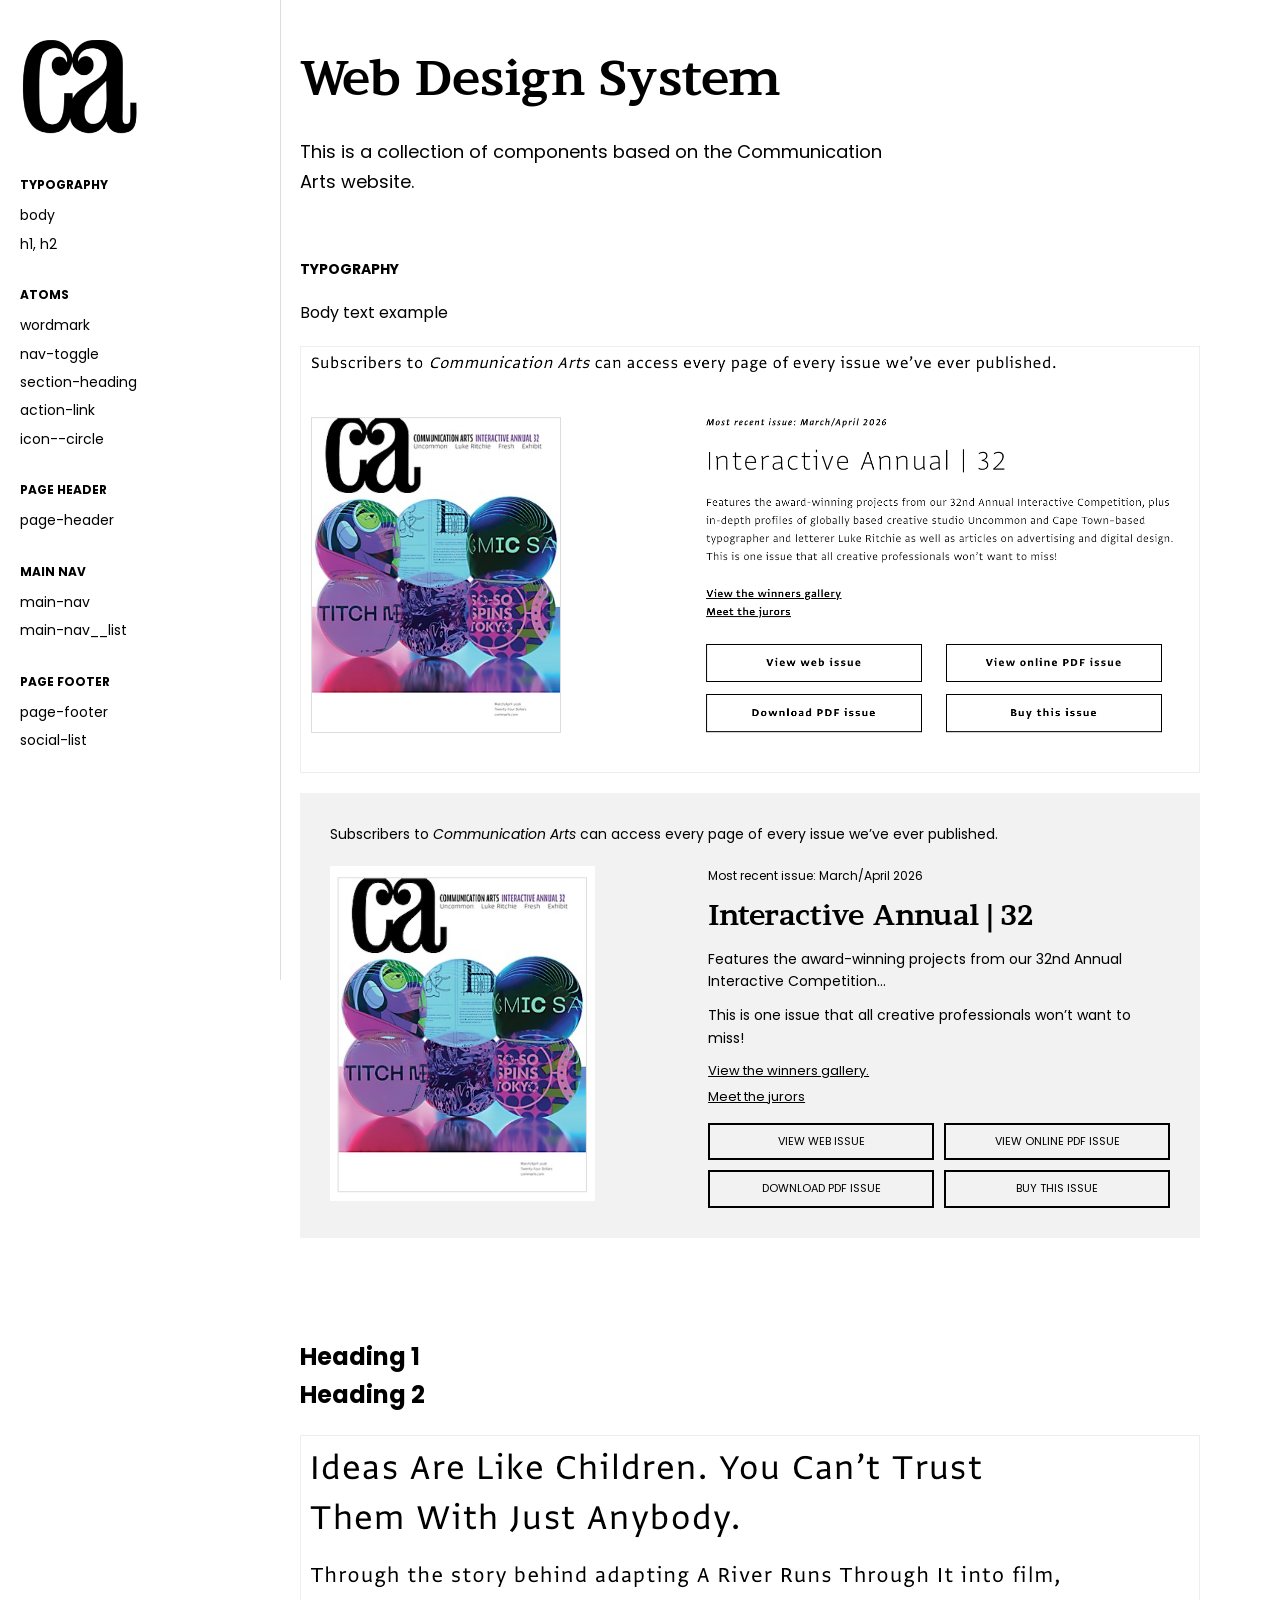
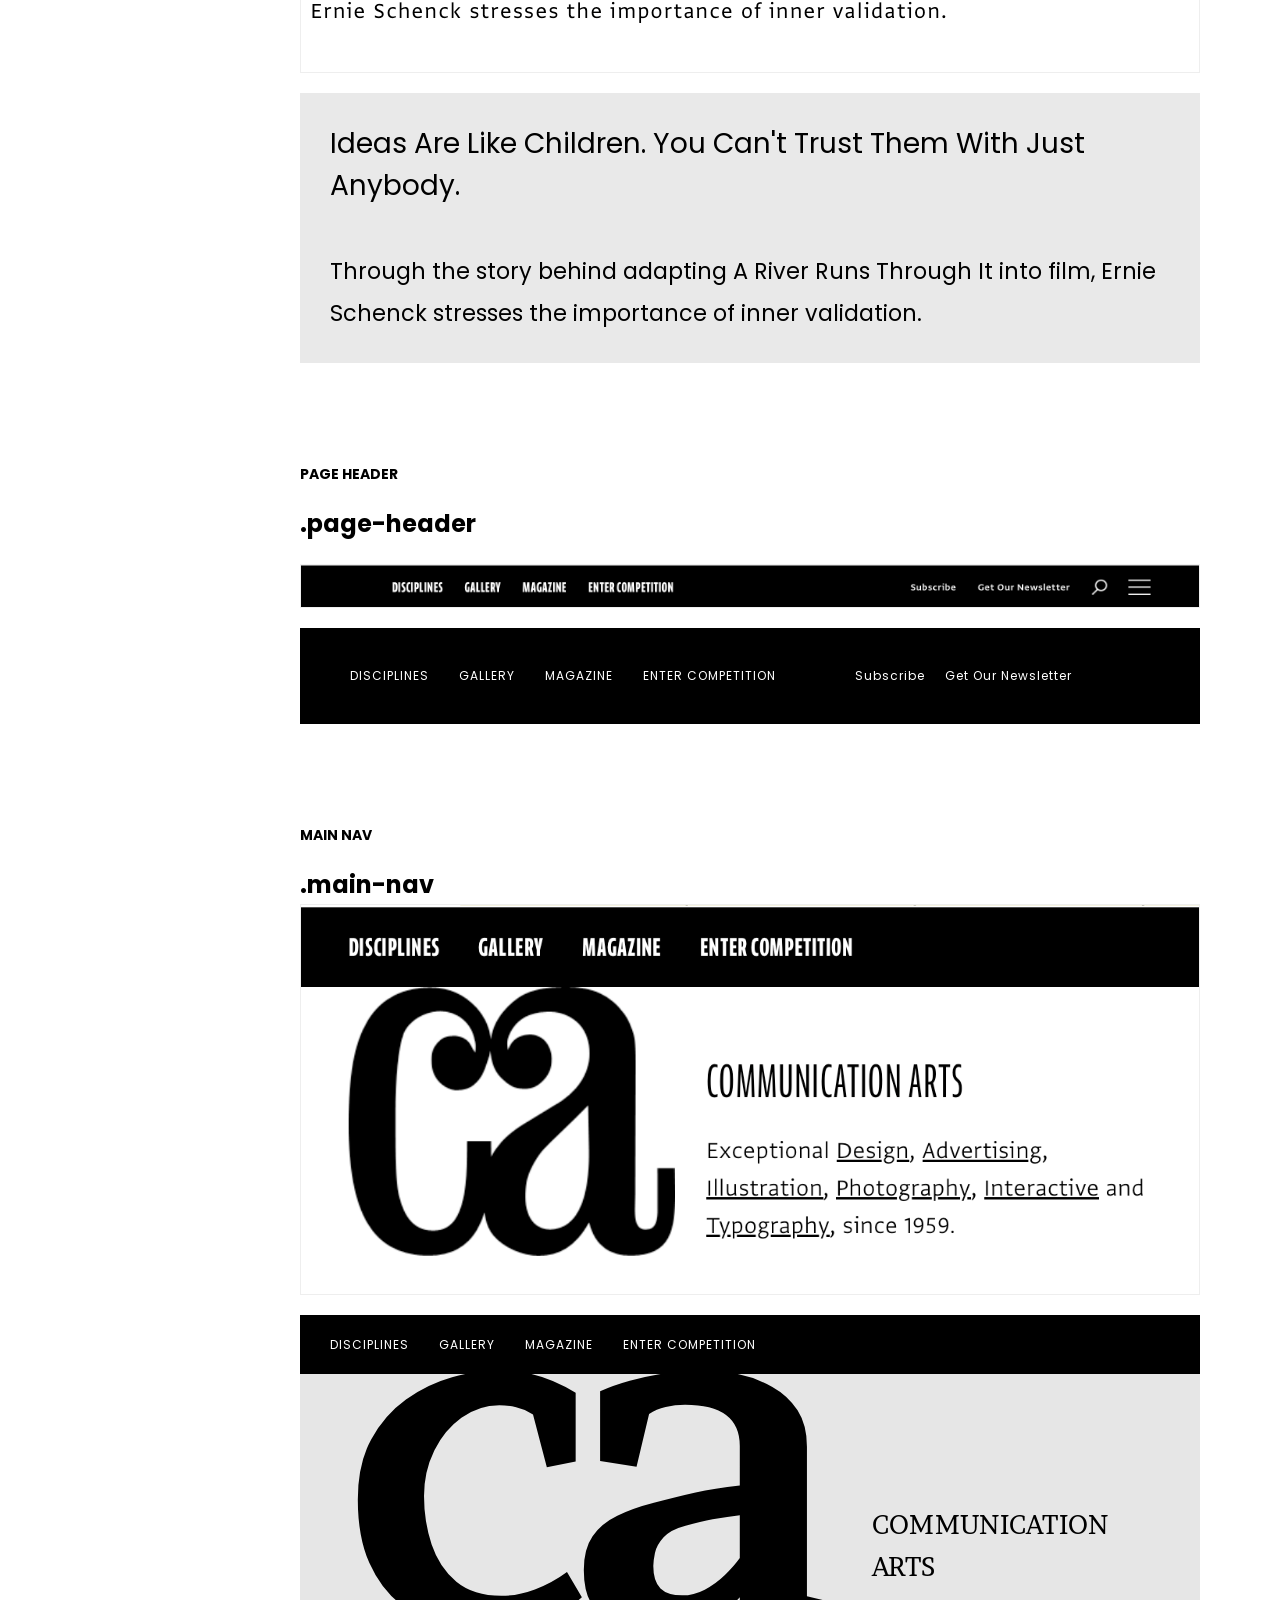
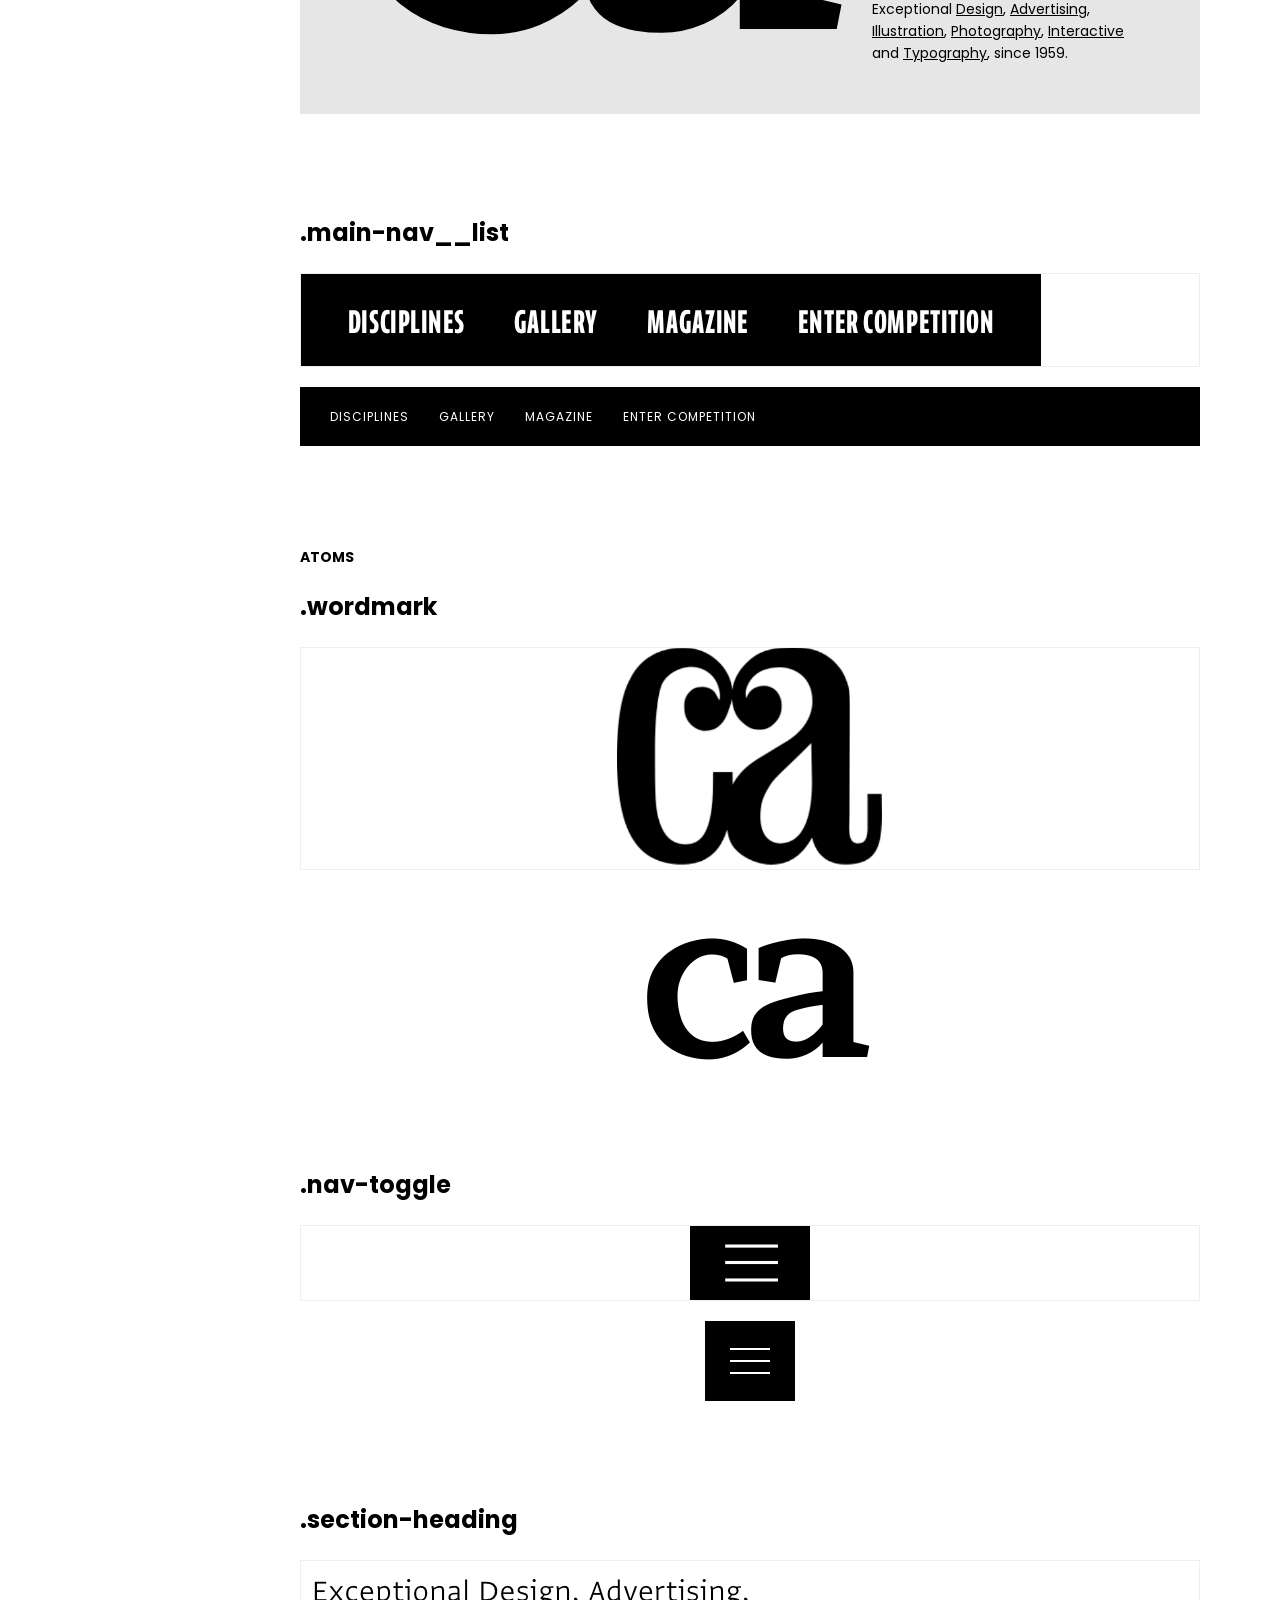
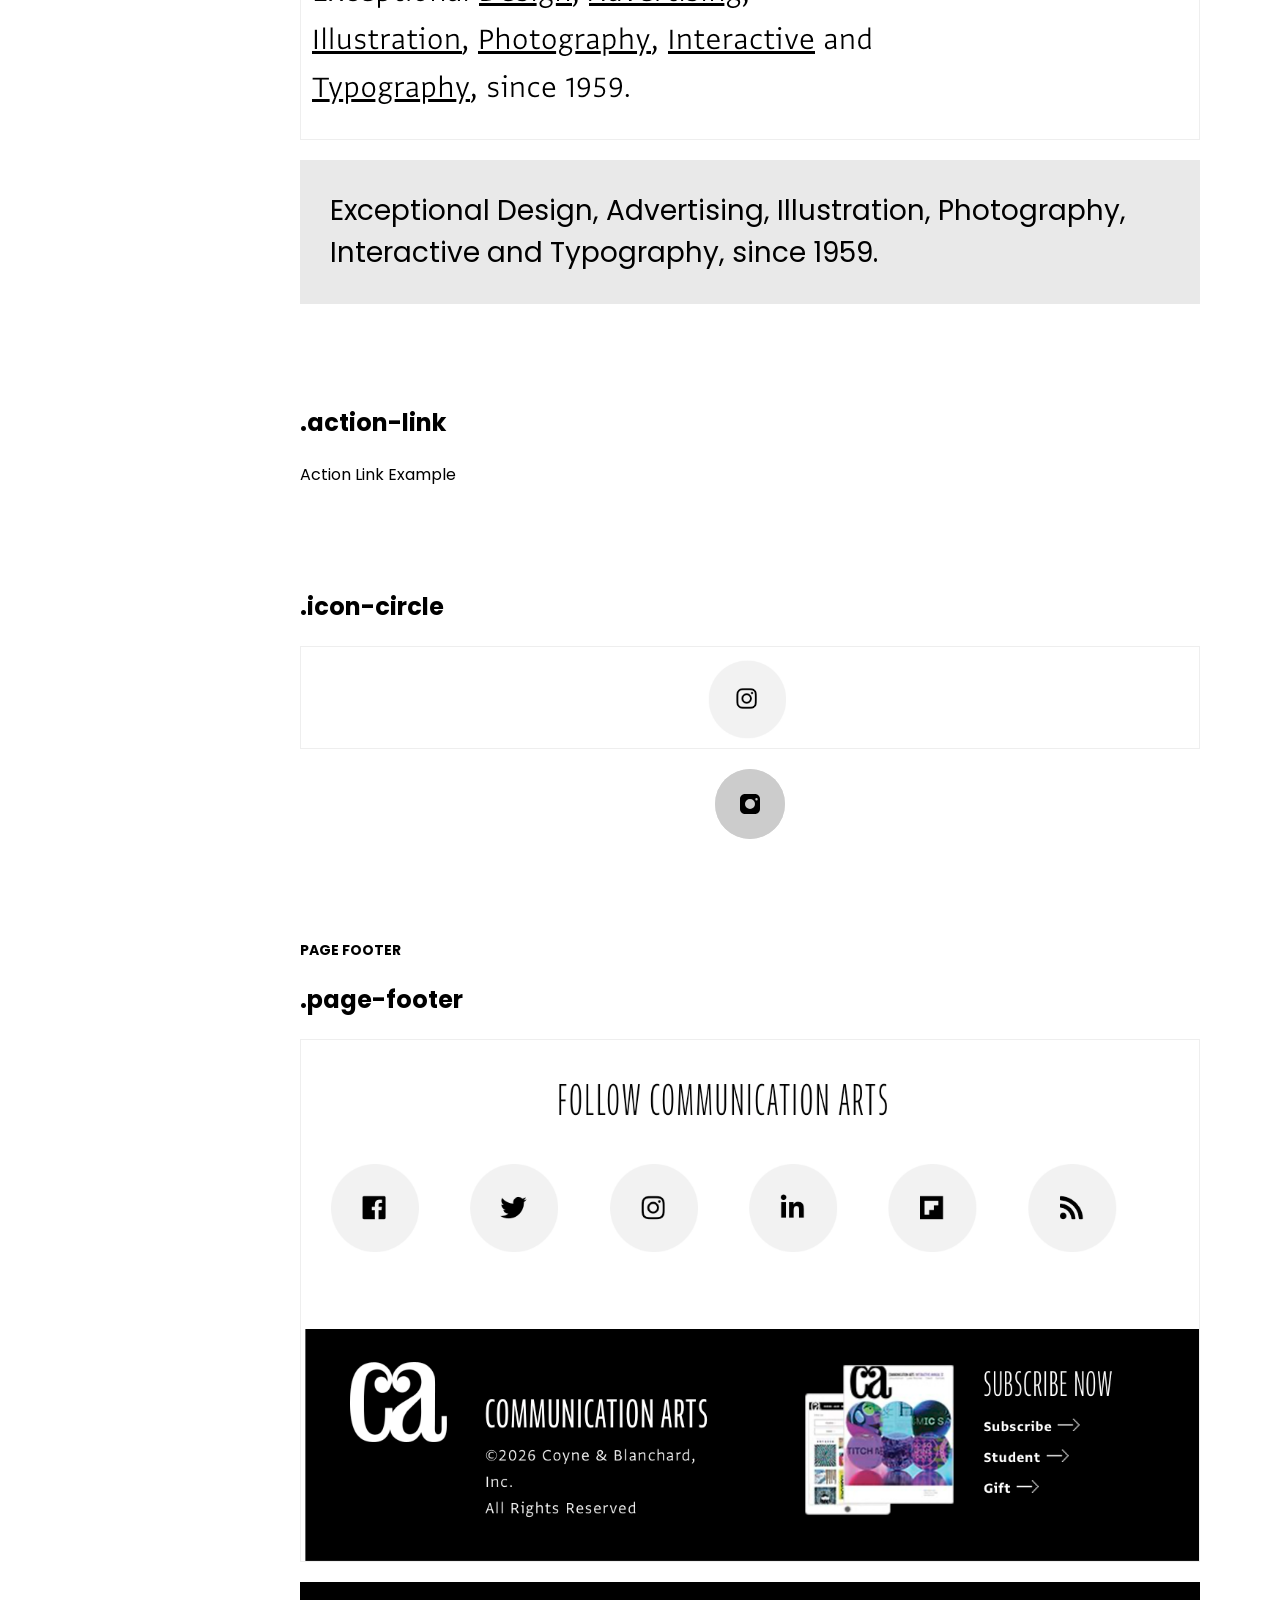
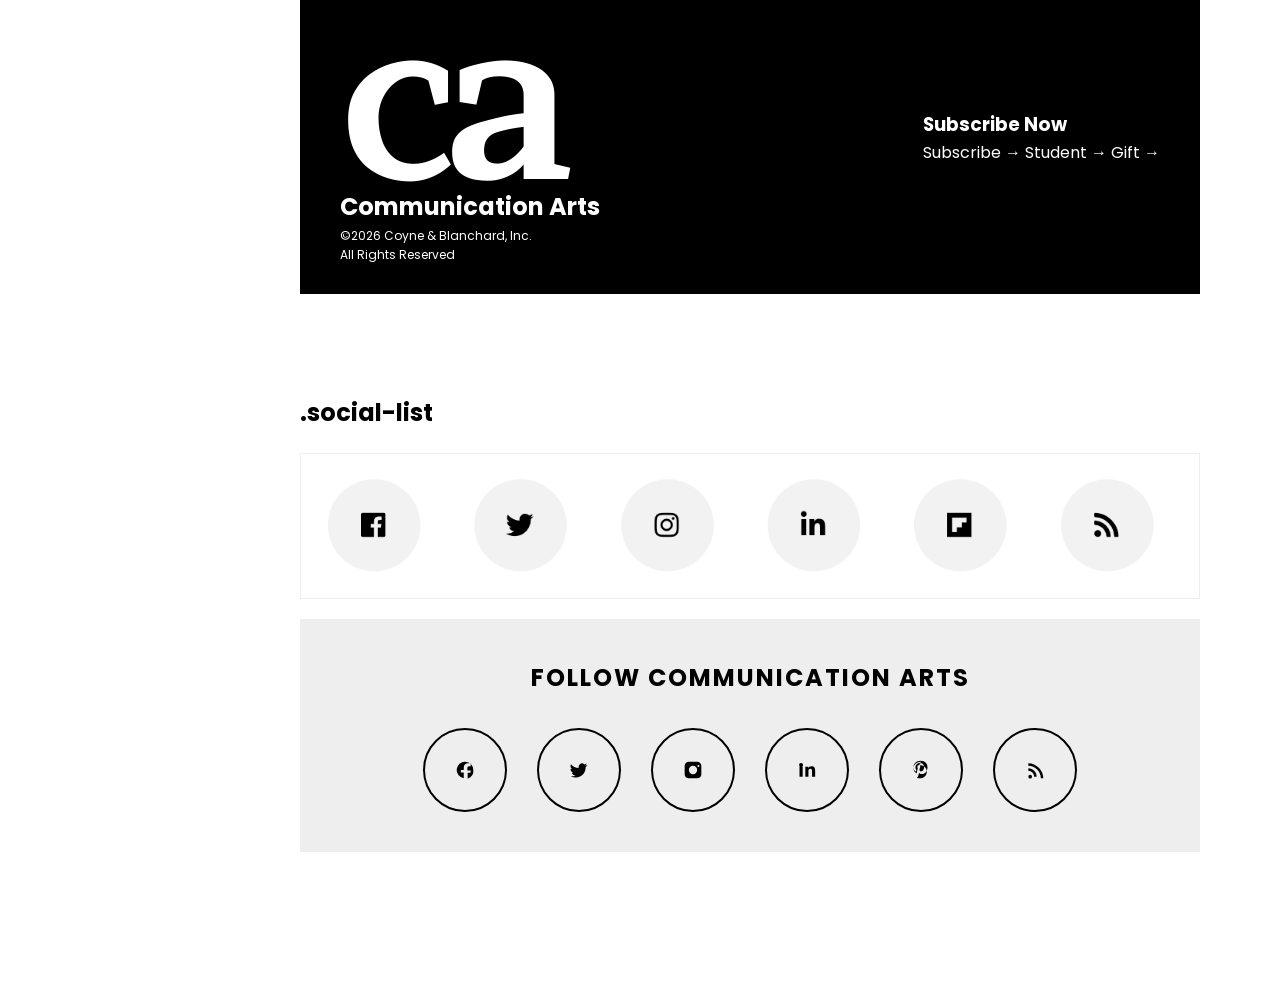
==== components.html @ 79598b72 "Update components.html" ====
<!DOCTYPE html>

<html lang="en">

<head>

  <meta charset="UTF-8">

  <title>Components – Comm Arts</title>

  <meta name="viewport" content="width=device-width, initial-scale=1.0">

  <link href="https://fonts.googleapis.com/css?family=Brawler%7CPoppins:400,500&display=swap" rel="stylesheet">

  <link rel="stylesheet" href="css/main.css">

</head>

<body class="design-system">

  <aside class="sidebar-nav">

    <div class="sidebar-logo">

      <img src="images/logo.png">

    </div>

    <h2>Typography</h2>

    <ul class="system-nav">

      <li><a href="#body">body</a></li>

      <li><a href="#headings">h1, h2</a></li>

    </ul>

    <h2>Atoms</h2>

    <ul class="system-nav">

      <li><a href="#wordmark">wordmark</a></li>

      <li><a href="#nav-toggle">nav-toggle</a></li>

      <li><a href="#section-heading">section-heading</a></li>

      <li><a href="#action-link">action-link</a></li>

      <li><a href="#icon">icon--circle</a></li>

    </ul>

    <h2>Page Header</h2>

    <ul class="system-nav">

      <li><a href="#page-header">page-header</a></li>

    </ul>

    <h2>Main Nav</h2>

    <ul class="system-nav">

      <li><a href="#main-nav">main-nav</a></li>

      <li><a href="#main-nav-list">main-nav__list</a></li>

    </ul>

    <h2>Page Footer</h2>

    <ul class="system-nav">

      <li><a href="#footer">page-footer</a></li>

      <li><a href="#social">social-list</a></li>

    </ul>

  </aside>

  <main class="component-page">

    <h1 class="page-title">Web Design System</h1>

    <p class="page-description">

      This is a collection of components based on the 

      <a href="https://www.commarts.com/">Communication Arts</a> website.

    </p>

    <h2 class="section-title">Typography</h2>

    <!-- BODY -->

    <section id="body" class="component">

      <div class="component__code">

        <p>Body text example</p>

      </div>

      <div class="component__img">

        <img src="images/body.png">

      </div>

      <div class="component__code">

        <div class="issue">

          <p class="issue__intro">

            Subscribers to <em>Communication Arts</em> can access every page of every issue we’ve ever published.

          </p>

          <div class="issue__grid">

            <div class="issue__image">

              <img src="images/ca.png">

            </div>

            <div class="issue__content">

              <p class="issue__meta">Most recent issue: March/April 2026</p>

              <h2 class="issue__title">Interactive Annual | 32</h2>

              <p class="issue__text">

                Features the award-winning projects from our 32nd Annual Interactive Competition...

              </p>

              <p class="issue__text">

                This is one issue that all creative professionals won’t want to miss!

              </p>

              <div class="issue__links">

                <a href="#">View the winners gallery.</a>

                <a href="#">Meet the jurors</a>

              </div>

              <div class="issue__buttons">

                <a href="#">View web issue</a>

                <a href="#">View online PDF issue</a>

                <a href="#">Download PDF issue</a>

                <a href="#">Buy this issue</a>

              </div>

            </div>

          </div>

        </div>

      </div>

    </section>

    <!-- HEADINGS -->

    <section id="headings" class="component">

      <div class="component__code">

        <h1>Heading 1</h1>

        <h2>Heading 2</h2>

      </div>

      <div class="component__img">

        <img src="images/headings.png">

      </div>

      <div class="component__code">

        <div class="section-heading-block">

          Ideas Are Like Children. You Can't Trust Them With Just Anybody.<br><br>

          <span style="font-size: 0.8em; font-weight: normal;">

            Through the story behind adapting A River Runs Through It into film,

            Ernie Schenck stresses the importance of inner validation.

          </span>

        </div>

      </div>

    </section>

    <!-- PAGE HEADER -->

    <h2 class="section-title">Page Header</h2>

    <section id="page-header" class="component">

      <div class="component__code">

        <h2>.page-header</h2>

      </div>

      <div class="component__img">

        <img src="images/page-header.png">

      </div>

      <div class="component__code">

        <header class="page-header">

          <div class="page-header-left">

            <a href="#">DISCIPLINES</a>

            <a href="#">GALLERY</a>

            <a href="#">MAGAZINE</a>

            <a href="#">ENTER COMPETITION</a>

          </div>

          <div class="page-header-right">

            <a href="#">Subscribe</a>

            <a href="#">Get Our Newsletter</a>

            <div class="search-icon"></div>

            <div class="nav-toggle">

              <span></span>

              <span></span>

              <span></span>

            </div>

          </div>

        </header>

      </div>

    </section>

    <!-- MAIN NAV -->

    <h2 class="section-title">Main Nav</h2>

    <section id="main-nav" class="component">

      <div class="component__code">

        <nav class="main-nav">

          <ul class="main-nav__list">

            <li><h2>.main-nav</h2></li>

          </ul>

        </nav>

      </div>

      <div class="component__img">

        <img src="images/main-nav.png">

      </div>

      <div class="component__code">

        <nav class="main-nav">

          <div class="main-nav-top">

            <a href="#">DISCIPLINES</a>

            <a href="#">GALLERY</a>

            <a href="#">MAGAZINE</a>

            <a href="#">ENTER COMPETITION</a>

          </div>

        </nav>

      </div>

      <div class="component__code">

        <section class="main-hero">

          <div class="hero-ca">ca</div>

          <div class="hero-right">

            <h2 class="hero-title">COMMUNICATION ARTS</h2>

            <p class="hero-text">

              Exceptional <a href="#">Design</a>, <a href="#">Advertising</a>,

              <a href="#">Illustration</a>, <a href="#">Photography</a>,

              <a href="#">Interactive</a> and <a href="#">Typography</a>, since 1959.

            </p>

          </div>

        </section>

      </div>

    </section>

    <section id="main-nav-list" class="component">

      <div class="component__code">

        <ul class="main-nav__list">

          <li><h2>.main-nav__list</h2></li>

        </ul>

      </div>

      <div class="component__img">

        <img src="images/main-nav-list.png">

      </div>

      <div class="component__code">

  <nav class="main-nav">

    <div class="main-nav-top">

      <a href="#">DISCIPLINES</a>

      <a href="#">GALLERY</a>

      <a href="#">MAGAZINE</a>

      <a href="#">ENTER COMPETITION</a>

    </div>

  </nav>

</div>

    </section>

    <!-- ATOMS -->

    <h2 class="section-title">Atoms</h2>

    <section id="wordmark" class="component">

      <div class="component__code">

        <h2 class="wordmark">.wordmark</h2>

      </div>

      <div class="component__img">

        <img class="ui-image--small" src="images/wordmark.png">

      </div>

      <div class="component__code">

        <div class="wordmark-ca">ca</div>

      </div>

    </section>

    <section id="nav-toggle" class="component">

      <div class="component__code">

        <h2>.nav-toggle</h2>

      </div>

      <div class="component__img">

        <img class="ui-image--tiny" src="images/nav-toggle.png">

      </div>

      <div class="component__code nav-toggle-center">

        <div class="nav-toggle">

          <span></span>

          <span></span>

          <span></span>

        </div>

      </div>

    </section>

    <section id="section-heading" class="component">

      <div class="component__code">

        <h2>.section-heading</h2>

      </div>

      <div class="component__img">

        <img src="images/section-heading.png">

      </div>

      <div class="component__code">

        <div class="section-heading-block">

          Exceptional <a href="#">Design</a>, <a href="#">Advertising</a>,

          <a href="#">Illustration</a>, <a href="#">Photography</a>,

          <a href="#">Interactive</a> and <a href="#">Typography</a>, since 1959.

        </div>

      </div>

    </section>

    <section id="action-link" class="component">

      <div class="component__code">

        <h2>.action-link</h2>

      </div>

      <div class="component__code">

        <a href="#" class="action-link">Action Link Example</a>

      </div>

    </section>

    <section id="icon" class="component">

      <div class="component__code">

        <h2>.icon-circle</h2>

      </div>

      <div class="component__img">

        <img class="ui-image--tiny" src="images/icon-circle.png">

      </div>

      <div class="component__code">

        <div class="icon-center">

          <div class="icon-circle-big">


            <div style="width:100%;height:100%;background:#ccc;border-radius:50%;display:flex;align-items:center;justify-content:center;">

              <svg width="24" height="24" viewBox="0 0 24 24">

                <path d="M7 2C4.2 2 2 4.2 2 7v10c0 2.8 2.2 5 5 5h10c2.8 0 5-2.2 5-5V7c0-2.8-2.2-5-5-5H7zm5 5a5 5 0 110 10 5 5 0 010-10zm6.5-.9a1.2 1.2 0 110 2.4 1.2 1.2 0 010-2.4z"/>

              </svg>

            </div>

          </div>

        </div>

      </div>

    </section>

    <!-- FOOTER -->

    <h2 class="section-title">Page Footer</h2>

    <section id="footer" class="component">

      <div class="component__code">

        <h2>.page-footer</h2>

      </div>

      <div class="component__img">

        <img src="images/page-footer.png">

      </div>

      <div class="component__code">

        <footer class="page-footer">

          <div class="footer-left">

            <div class="wordmark-ca">ca</div>

            <div>

              <h2>Communication Arts</h2>

              <p>©2026 Coyne & Blanchard, Inc.</p>

              <p>All Rights Reserved</p>

            </div>

          </div>

          <div class="footer-center">


          </div>

          <div class="footer-right">

            <h3>Subscribe Now</h3>

            <a href="#">Subscribe →</a>

            <a href="#">Student →</a>

            <a href="#">Gift →</a>

          </div>

        </footer>

      </div>

    </section>

    <!-- SOCIAL -->

    <section id="social" class="component">

      <div class="component__code">

        <ul class="social-list">

          <li><h2>.social-list</h2></li>

        </ul>

      </div>

      <div class="component__img">

        <img src="images/social-list.png">

      </div>

      <div class="component__code">

        <div style="background:#eee; padding:40px 20px; text-align:center;">

          <h2 style="margin-bottom:30px; letter-spacing:2px;">

            FOLLOW COMMUNICATION ARTS

          </h2>

          <ul style="display:flex; justify-content:center; gap:30px;">

            <li style="width:80px;height:80px;border:2px solid #000;border-radius:50%;display:flex;align-items:center;justify-content:center;">

              <!-- Facebook -->

              <svg width="20" height="20" viewBox="0 0 24 24"><path d="M22 12a10 10 0 10-11.5 9.9v-7H7v-2.9h3.5V9.4c0-3.5 2.1-5.4 5.3-5.4 1.5 0 3 .3 3 .3v3.3h-1.7c-1.7 0-2.3 1.1-2.3 2.2v2.7H19l-.6 2.9h-3.2v7A10 10 0 0022 12z"/></svg>

            </li>

            <li style="width:80px;height:80px;border:2px solid #000;border-radius:50%;display:flex;align-items:center;justify-content:center;">

              <!-- Twitter -->

              <svg width="20" height="20" viewBox="0 0 24 24"><path d="M22 5.9c-.8.4-1.6.6-2.5.8.9-.6 1.5-1.4 1.8-2.4-.9.5-1.8.9-2.8 1.1A4.4 4.4 0 0016 4c-2.5 0-4.5 2.1-4.5 4.6 0 .4 0 .8.1 1.1-3.7-.2-7-2-9.2-4.7-.4.7-.6 1.4-.6 2.2 0 1.6.8 3 2 3.9-.7 0-1.4-.2-2-.5v.1c0 2.2 1.5 4 3.6 4.4-.4.1-.8.2-1.2.2-.3 0-.6 0-.9-.1.6 1.9 2.4 3.3 4.5 3.3A8.9 8.9 0 012 19.5 12.6 12.6 0 008.3 21c7.6 0 11.7-6.4 11.7-12v-.5c.8-.6 1.5-1.3 2-2.1z"/></svg>

            </li>

            <li style="width:80px;height:80px;border:2px solid #000;border-radius:50%;display:flex;align-items:center;justify-content:center;">

              <!-- Instagram -->

              <svg width="20" height="20" viewBox="0 0 24 24"><path d="M7 2C4.2 2 2 4.2 2 7v10c0 2.8 2.2 5 5 5h10c2.8 0 5-2.2 5-5V7c0-2.8-2.2-5-5-5H7zm5 5a5 5 0 110 10 5 5 0 010-10zm6.5-.9a1.2 1.2 0 110 2.4 1.2 1.2 0 010-2.4z"/></svg>

            </li>

            <li style="width:80px;height:80px;border:2px solid #000;border-radius:50%;display:flex;align-items:center;justify-content:center;">

              <!-- LinkedIn -->

              <svg width="20" height="20" viewBox="0 0 24 24"><path d="M4.9 3.5A2.4 2.4 0 112.5 6a2.4 2.4 0 012.4-2.5zM3 8h3.8v12H3zm7 0h3.6v1.6h.1c.5-1 1.8-2 3.6-2 3.8 0 4.5 2.5 4.5 5.7V20H18v-6.1c0-1.5 0-3.4-2-3.4s-2.3 1.6-2.3 3.3V20H10z"/></svg>

            </li>

            <li style="width:80px;height:80px;border:2px solid #000;border-radius:50%;display:flex;align-items:center;justify-content:center;">

              <!-- Pinterest -->

              <svg width="20" height="20" viewBox="0 0 24 24"><path d="M12 2C6.5 2 3 5.6 3 10c0 2.8 1.6 5.2 4.1 6.1-.1-.5-.2-1.4 0-2l1-4c-.2-.4-.4-1-.4-1.6 0-1.5.9-2.6 2-2.6 1 0 1.4.8 1.4 1.7 0 1-.6 2.5-.9 3.9-.3 1.2.6 2.2 1.8 2.2 2.1 0 3.7-2.2 3.7-5.3 0-2.8-2-4.8-5-4.8-3.4 0-5.4 2.6-5.4 5.3 0 1 .4 2.1 1 2.7.1.1.1.2.1.3l-.4 1.6c-.1.2-.2.3-.4.2-1.6-.8-2.6-3.1-2.6-5 0-4.1 3-7.8 8.7-7.8 4.6 0 8.1 3.3 8.1 7.7 0 4.6-2.9 8.3-7 8.3-1.4 0-2.7-.7-3.1-1.5l-.8 3c-.3 1.1-1.1 2.4-1.7 3.2.9.3 1.8.4 2.8.4 5.5 0 9-3.6 9-8 0-4.4-3.5-8-9-8z"/></svg>

            </li>

            <li style="width:80px;height:80px;border:2px solid #000;border-radius:50%;display:flex;align-items:center;justify-content:center;">

              <!-- RSS -->

              <svg width="20" height="20" viewBox="0 0 24 24"><path d="M6.2 17.8a2.2 2.2 0 11-2.2 2.2 2.2 2.2 0 012.2-2.2zM4 10v3a7 7 0 017 7h3c0-5.5-4.5-10-10-10zm0-6v3c8.3 0 15 6.7 15 15h3C22 12.4 13.6 4 4 4z"/></svg>

            </li>

          </ul>

        </div>

      </div>

    </section>

  </main>

</body>

</html>
---- css/main.css ----
/* RESET / BASE */

html {

  line-height: 1.15;

  -webkit-text-size-adjust: 100%;

}

body {

  margin: 0;

  font-family: "Poppins", Arial, sans-serif;

  color: #000;

  line-height: 1.6;

}

h1, h2, h3, p {

  margin: 0;

}

a {

  text-decoration: none;

  color: inherit;

}

a:hover {

  text-decoration: underline;

}

img {

  max-width: 100%;

  display: block;

}

ul {

  list-style: none;

  margin: 0;

  padding: 0;

}

/* ========================= */

/* LAYOUT */

/* ========================= */

.design-system {

  display: block;

}

/* ========================= */

/* SIDEBAR */

/* ========================= */

.sidebar-nav {

  width: 240px;

  padding: 40px 20px;

  border-right: 1px solid #ddd;

  position: fixed;

  top: 0;

  left: 0;

  height: 100vh;

  overflow-y: auto;

  background: #fff;

}

.sidebar-logo img {

  width: 120px;

  margin-bottom: 40px;

}

.sidebar-nav h2 {

  font-size: 12px;

  text-transform: uppercase;

  margin: 30px 0 10px;

}

.system-nav li {

  margin-bottom: 6px;

}

.system-nav a {

  display: block;

  font-size: 14px;

  color: #000;

}

/* ========================= */

/* MAIN CONTENT */

/* ========================= */

.component-page {

  margin-left: 260px;

  padding: 40px;

  max-width: 900px;

}

/* ========================= */

/* HEADER TITLE */

/* ========================= */

.page-title {

  font-family: "Brawler", serif;

  font-size: 48px;

  margin-bottom: 20px;

}

.page-description {

  font-size: 18px;

  line-height: 1.7;

  margin-bottom: 60px;

  max-width: 600px;

}

/* ========================= */

/* SECTION TITLES */

/* ========================= */

.section-title {

  font-size: 14px;

  text-transform: uppercase;

  margin: 60px 0 20px;

}

/* ========================= */

/* COMPONENT BLOCK */

/* ========================= */

.component {

  margin-bottom: 100px;

}

.component__img {

  border: 1px solid #eee;

  margin-bottom: 20px;

}

.component__code {

  margin-bottom: 20px;

}

/* CENTER ICON BLOCK */

#icon .component__code:last-child {

  display: flex;

  justify-content: center;

}

/* ========================= */

/* IMAGE HELPERS */

/* ========================= */

.ui-image--small {

  width: 280px;

  margin: 0 auto;

}

.ui-image--tiny {

  width: 120px;

  margin: 0 auto;

}

/* ========================= */

/* WORDMARK */

/* ========================= */

.wordmark span:first-child {

  font-weight: 300;

}

.wordmark span:last-child {

  font-weight: 700;

}

.wordmark-ca {

  font-family: "Brawler", serif;

  font-size: 220px;

  font-weight: 700;

  letter-spacing: -14px;

  line-height: 0.8;

  display: inline-block;

}

#wordmark .component__code:last-child {

  text-align: center;

}

/* ========================= */

/* ICON */

/* ========================= */

.icon-circle {

  width: 30px;

  height: 30px;

  border: 1px solid #000;

  border-radius: 50%;

}

.icon-center {

  display: flex;

  justify-content: center;

  width: 100%;

}


.icon-circle-big {

  width: 70px;

  height: 70px;

  background: #ddd;

  border-radius: 50%;

  display: flex;

  align-items: center;

  justify-content: center;

}

.icon-circle-big svg {

  width: 24px;

  height: 24px;

}

/* ========================= */

/* MAIN NAV */

/* ========================= */

.main-nav,

.main-nav__list {

  font-size: 16px;

}

.main-nav-top {

  background: #000;

  padding: 20px 30px;

  display: flex;

  gap: 30px;

  margin-bottom: 0;

}

.main-nav-top a {

  color: #fff;

  font-size: 12px;

  letter-spacing: 1px;

  text-transform: uppercase;

}

#main-nav .component__code {

  margin-bottom: 0;

}

/* ========================= */

/* SOCIAL */

/* ========================= */

.social-list {

  display: flex;

  gap: 10px;

}

/* ========================= */

/* BODY COMPONENT */

/* ========================= */

.issue {

  background: #f2f2f2;

  padding: 30px;

}

.issue__intro {

  font-size: 14px;

  margin-bottom: 20px;

}

.issue__grid {

  display: grid;

  grid-template-columns: 0.9fr 1.1fr;

  gap: 22px;

  align-items: start;

}

.issue__image img {

  width: 72%;

}

.issue__content {

  margin-left: -12px;

}

.issue__meta {

  font-size: 12px;

  margin-bottom: 8px;

}

.issue__title {

  font-family: "Brawler", serif;

  font-size: 28px;

  margin-bottom: 10px;

}

.issue__text {

  font-size: 14px;

  line-height: 1.6;

  margin-bottom: 12px;

  max-width: 520px;

}

.issue__links a {

  display: block;

  font-size: 13px;

  text-decoration: underline;

  margin-bottom: 5px;

}

.issue__buttons {

  display: grid;

  grid-template-columns: 1fr 1fr;

  gap: 10px;

  margin-top: 15px;

}

.issue__buttons a {

  border: 2px solid #000;

  padding: 8px;

  text-align: center;

  font-size: 11px;

  text-transform: uppercase;

}

/* ========================= */

/* NAV TOGGLE */

/* ========================= */

.nav-toggle-center {

  display: flex;

  justify-content: center;

}

.nav-toggle {

  width: 90px;

  height: 80px;

  background: #000;

  display: flex;

  flex-direction: column;

  justify-content: center;

  align-items: center;

  gap: 10px;

}

.nav-toggle span {

  width: 40px;

  height: 2px;

  background: #fff;

}

/* ========================= */

/* SECTION HEADING */

/* ========================= */

.section-heading-block {

  background: #e9e9e9;

  padding: 30px;

  font-size: 28px;

  line-height: 1.5;

}

/* ========================= */

/* PAGE HEADER */

/* ========================= */

.page-header {

  display: flex;

  justify-content: space-between;

  align-items: center;

  padding: 18px 30px;

  background: none;

  color: #000;

  font-size: 12px;

  letter-spacing: 1px;

}

.page-header-left {

  display: flex;

  gap: 30px;

}

.page-header-right {

  display: flex;

  align-items: center;

  gap: 20px;

}

.search-icon {

  width: 14px;

  height: 14px;

  border: 2px solid #000;

  border-radius: 50%;

  position: relative;

}

.search-icon::after {

  content: "";

  width: 6px;

  height: 2px;

  background: #000;

  position: absolute;

  bottom: -4px;

  right: -4px;

  transform: rotate(45deg);

}

.page-header .nav-toggle {

  width: auto;

  height: auto;

  background: none;

  display: flex;

  flex-direction: column;

  gap: 4px;

}

.page-header .nav-toggle span {

  width: 20px;

  height: 2px;

  background: #000;

}

/* ========================= */

/* HERO */

/* ========================= */

.main-hero {

  display: flex;

  align-items: flex-start;

  gap: 50px;

  height: 340px;

  padding: 0 60px;

  background: #e6e6e6;

  overflow: hidden;

  margin-top: 0;

}

.hero-ca {

  font-family: "Brawler", serif;

  font-size: 480px;

  font-weight: 700;

  letter-spacing: -32px;

  line-height: 0.55;

  margin-top: -50px;

  margin-left: -20px;

}

.hero-right {

  max-width: 520px;

  margin-top: 130px;

}

.hero-title {

  font-family: "Brawler", serif;

  font-size: 26px;

  font-weight: 500;

  margin-bottom: 10px;

}

.hero-text {

  font-size: 14px;

  line-height: 1.6;

}

.hero-text a {

  text-decoration: underline;

}

/* ========================= */

/* PAGE HEADER BLACK BLOCK */

/* ========================= */

#page-header .component__code:last-of-type {

  background: #000;

  color: #fff;

  padding: 20px;

}

#page-header .component__code:last-of-type * {

  color: #fff;

}

/* ========================= */

/* FOOTER */

/* ========================= */

.page-footer {

  background: #000;

  color: #fff;

  display: flex;

  justify-content: space-between;

  align-items: center;

  padding: 30px 40px;

}

.footer-left p {

  font-size: 12px;

}

.footer-center {

  display: flex;

  gap: 30px;

}

.footer-center a {

  font-size: 12px;

  color: #fff;

  text-transform: uppercase;

}
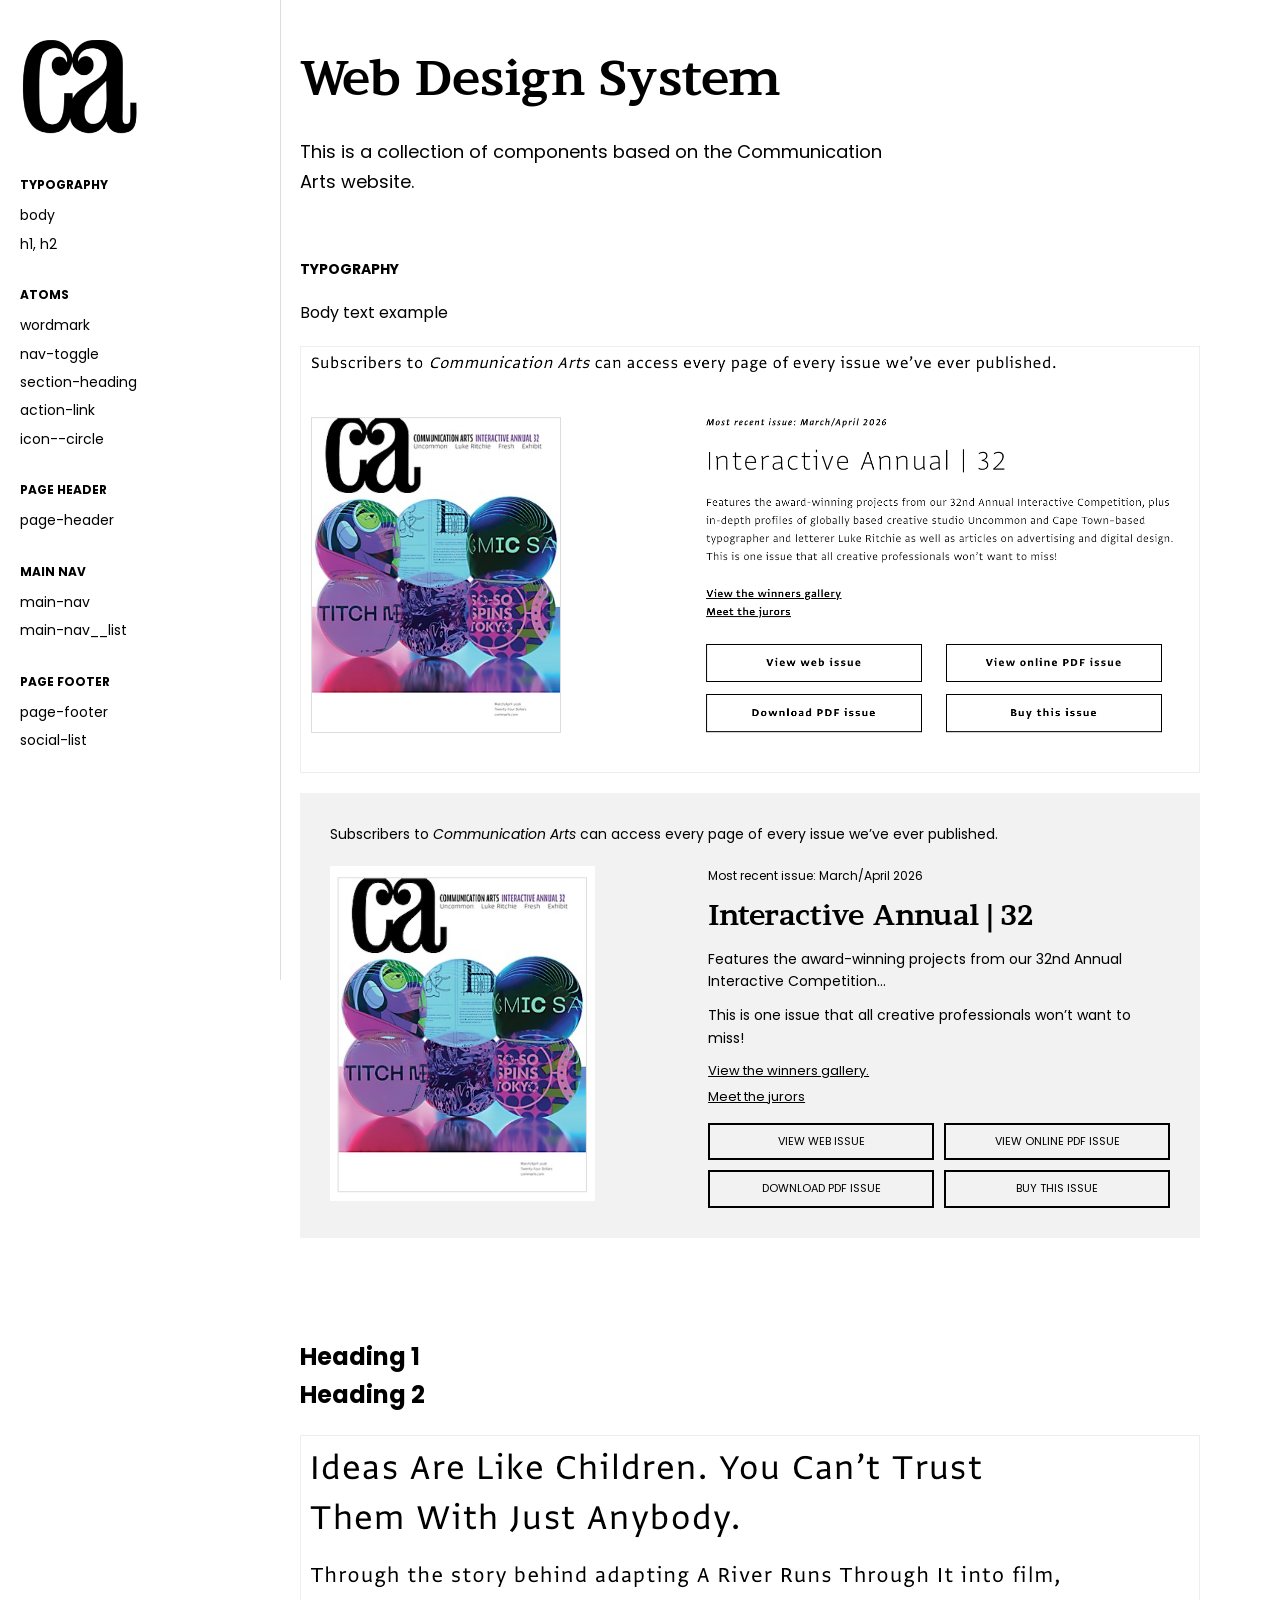
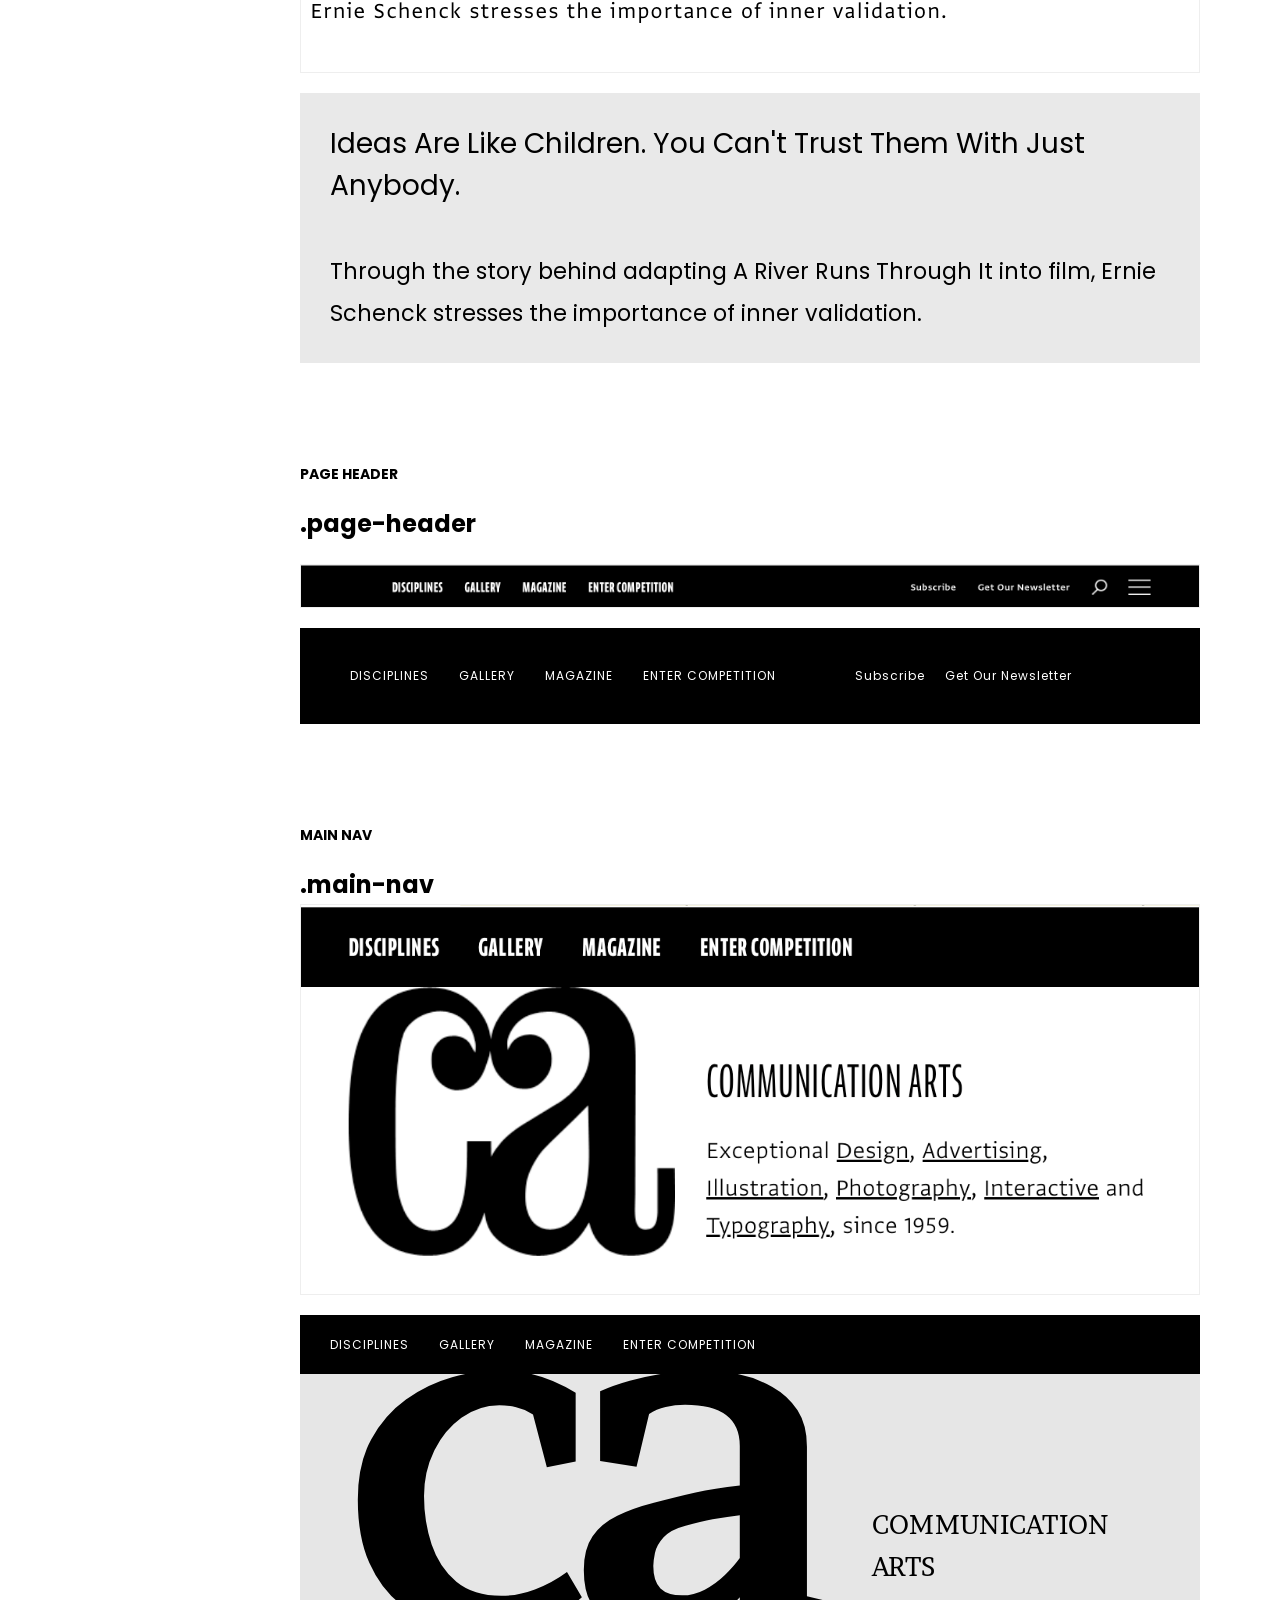
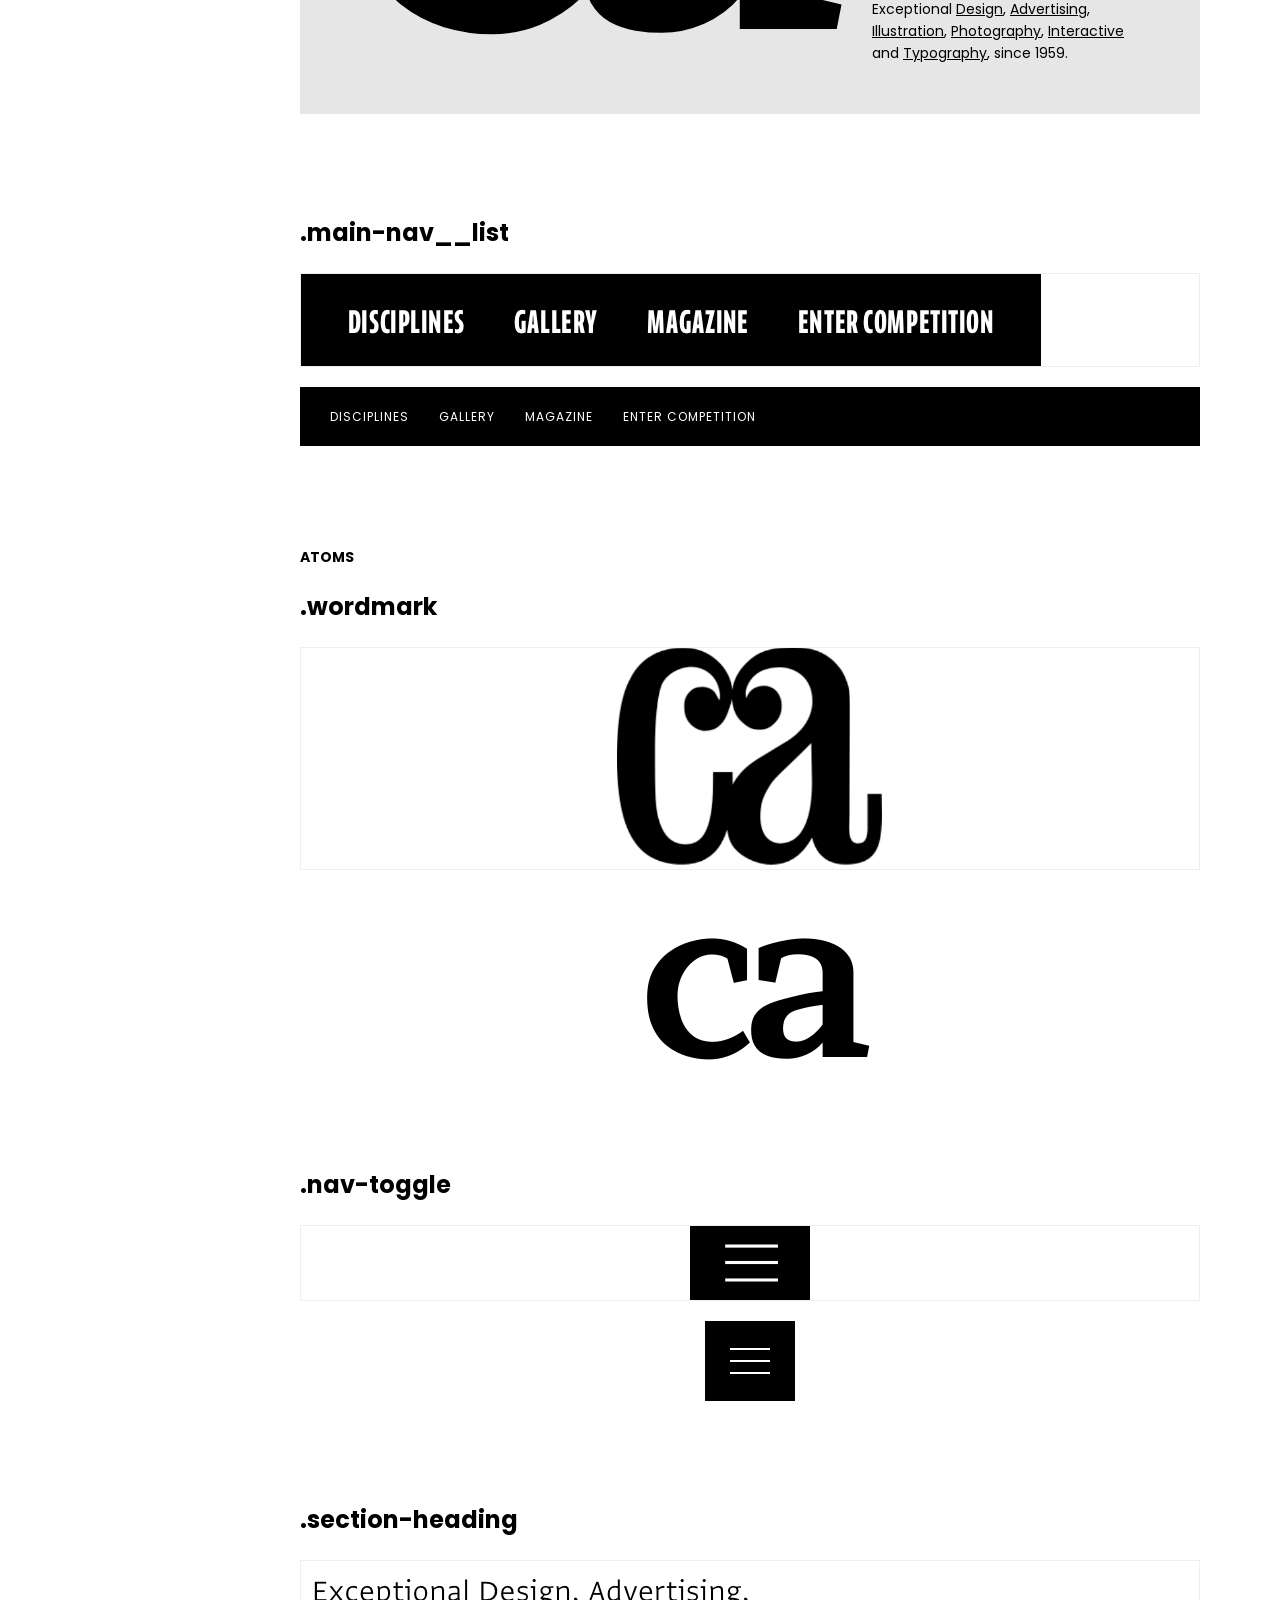
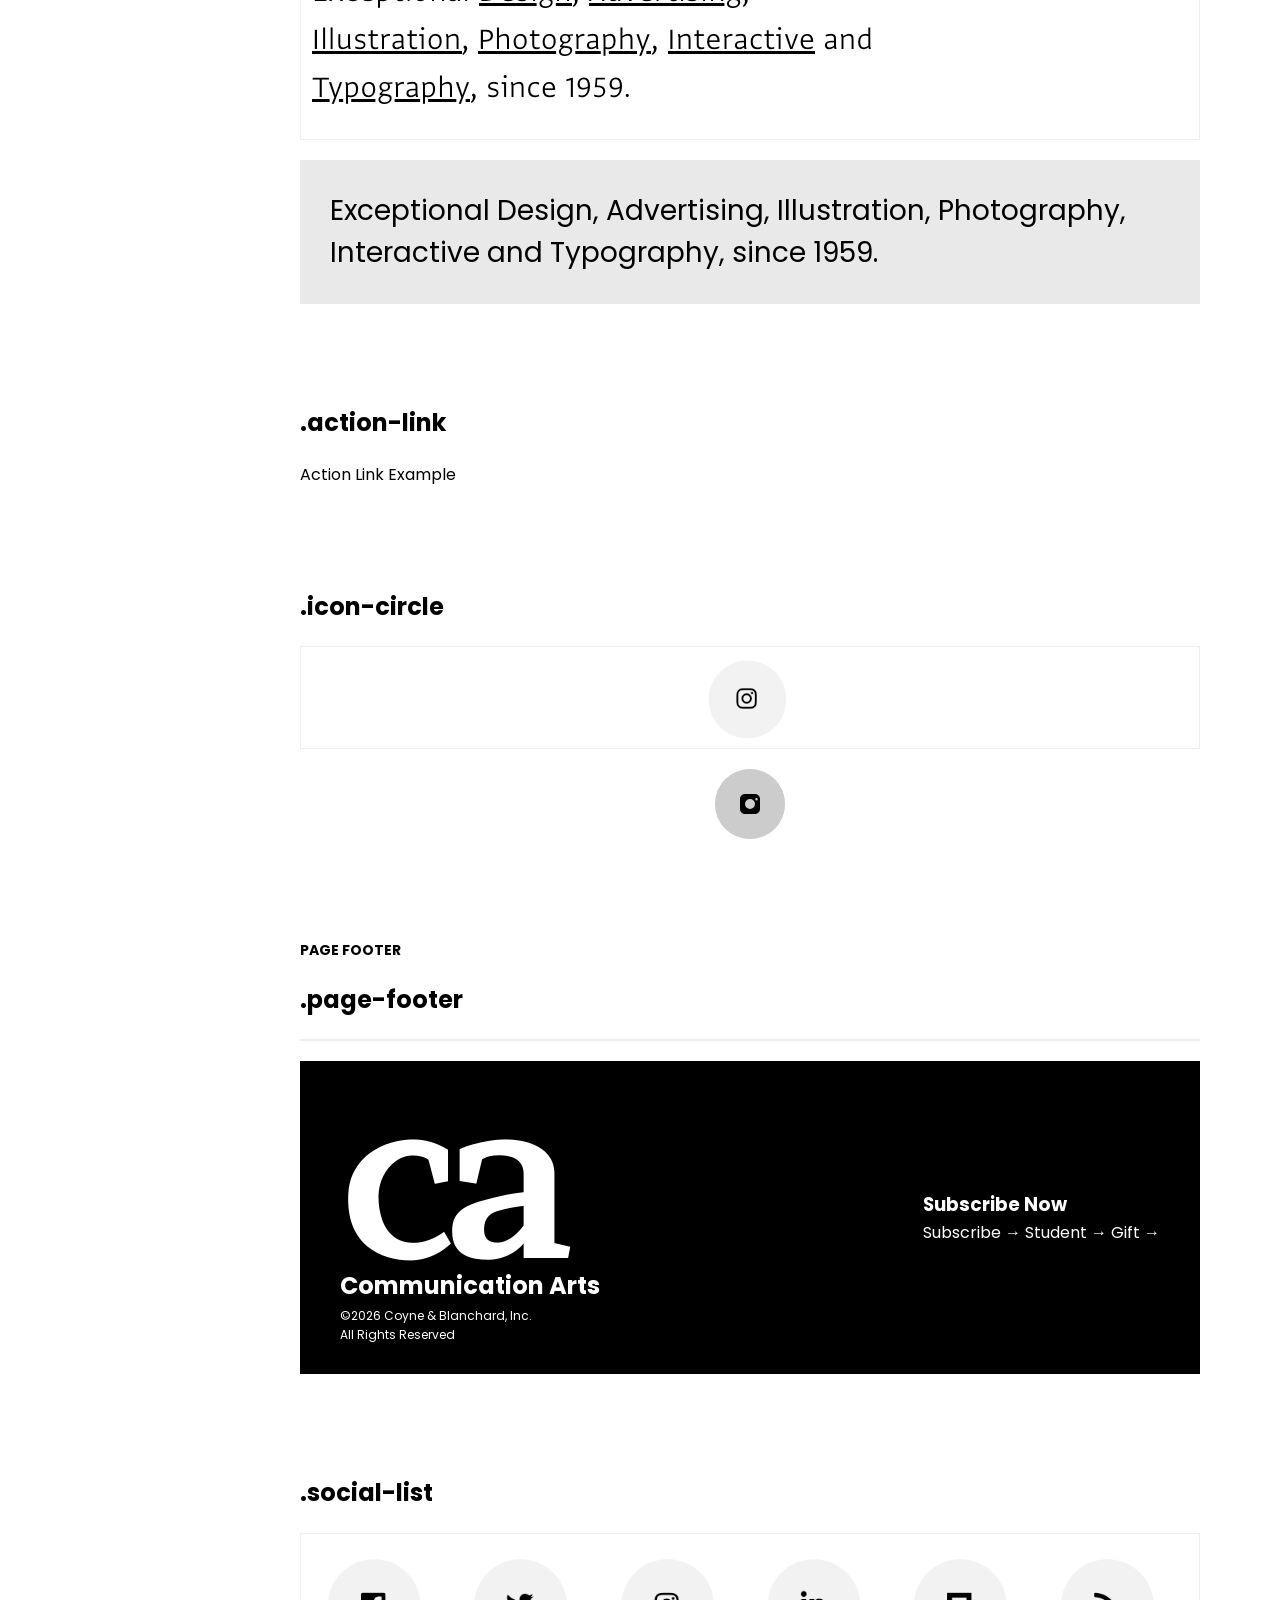
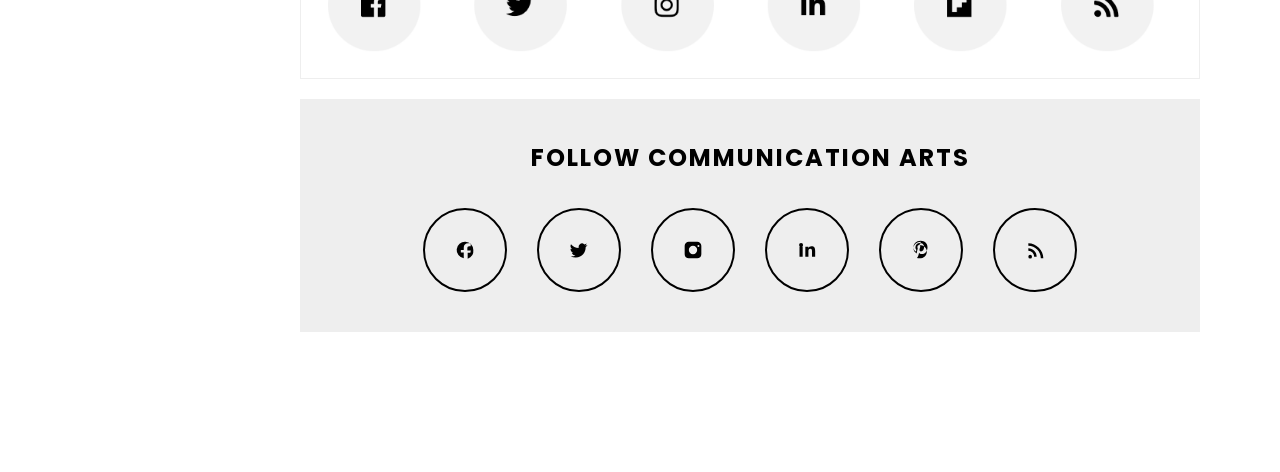
==== commit 75042af0: "Update components.html" ====
--- a/components.html
+++ b/components.html
@@ -545,7 +545,7 @@
 
       <div class="component__img">
 
-        <img src="images/page-footer.png">
+      
 
       </div>
 
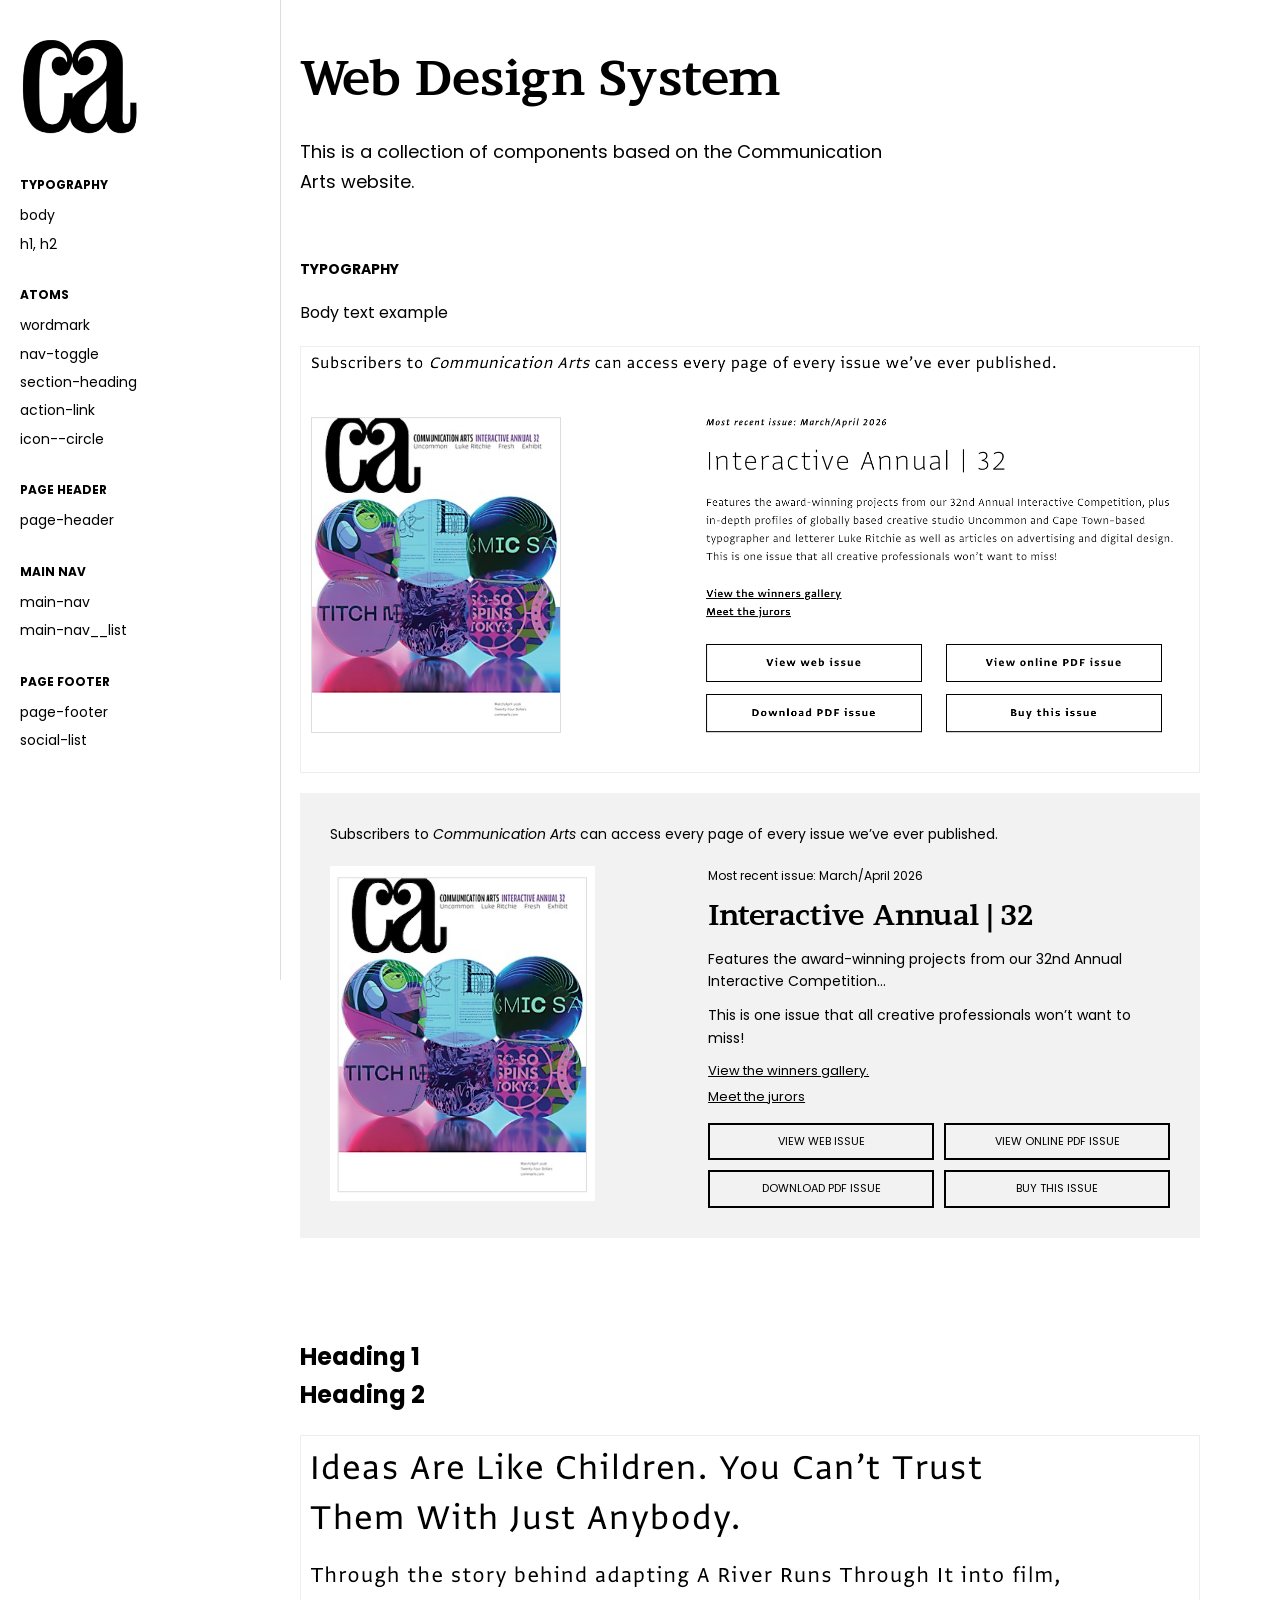
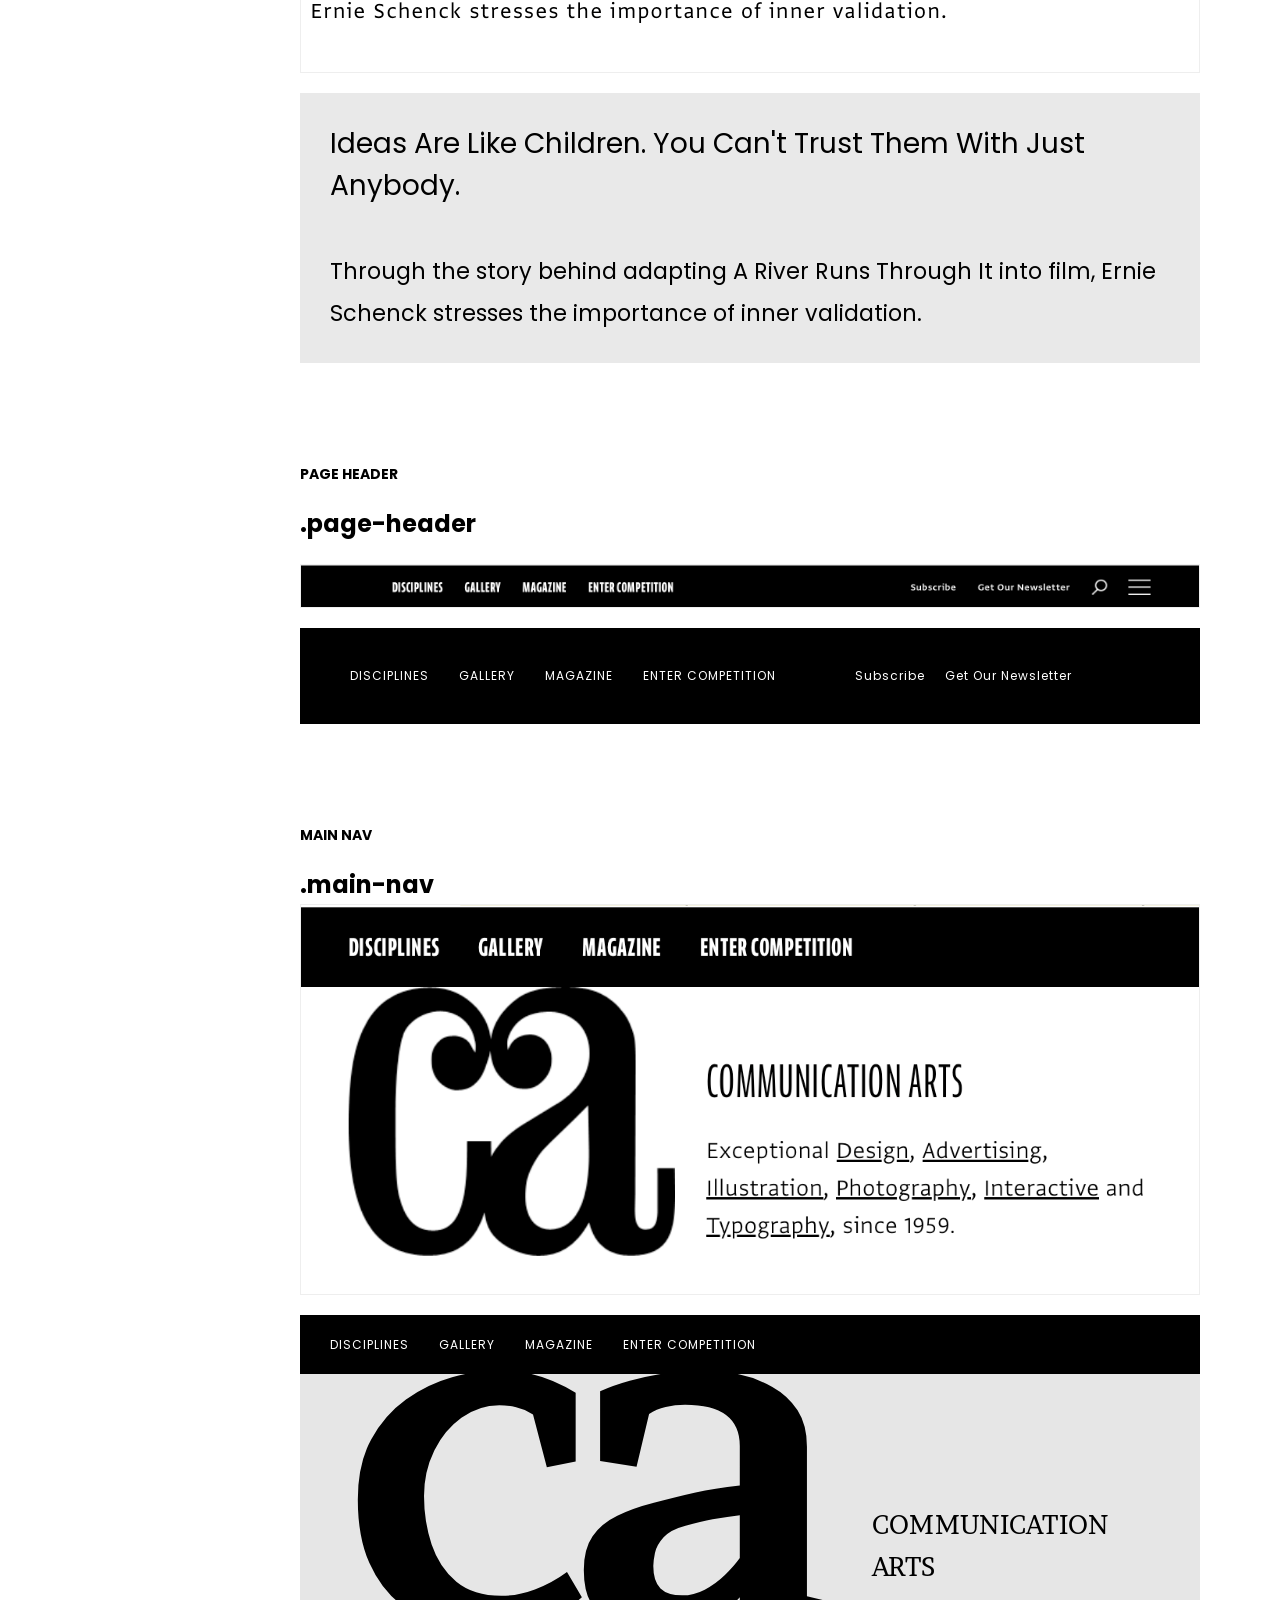
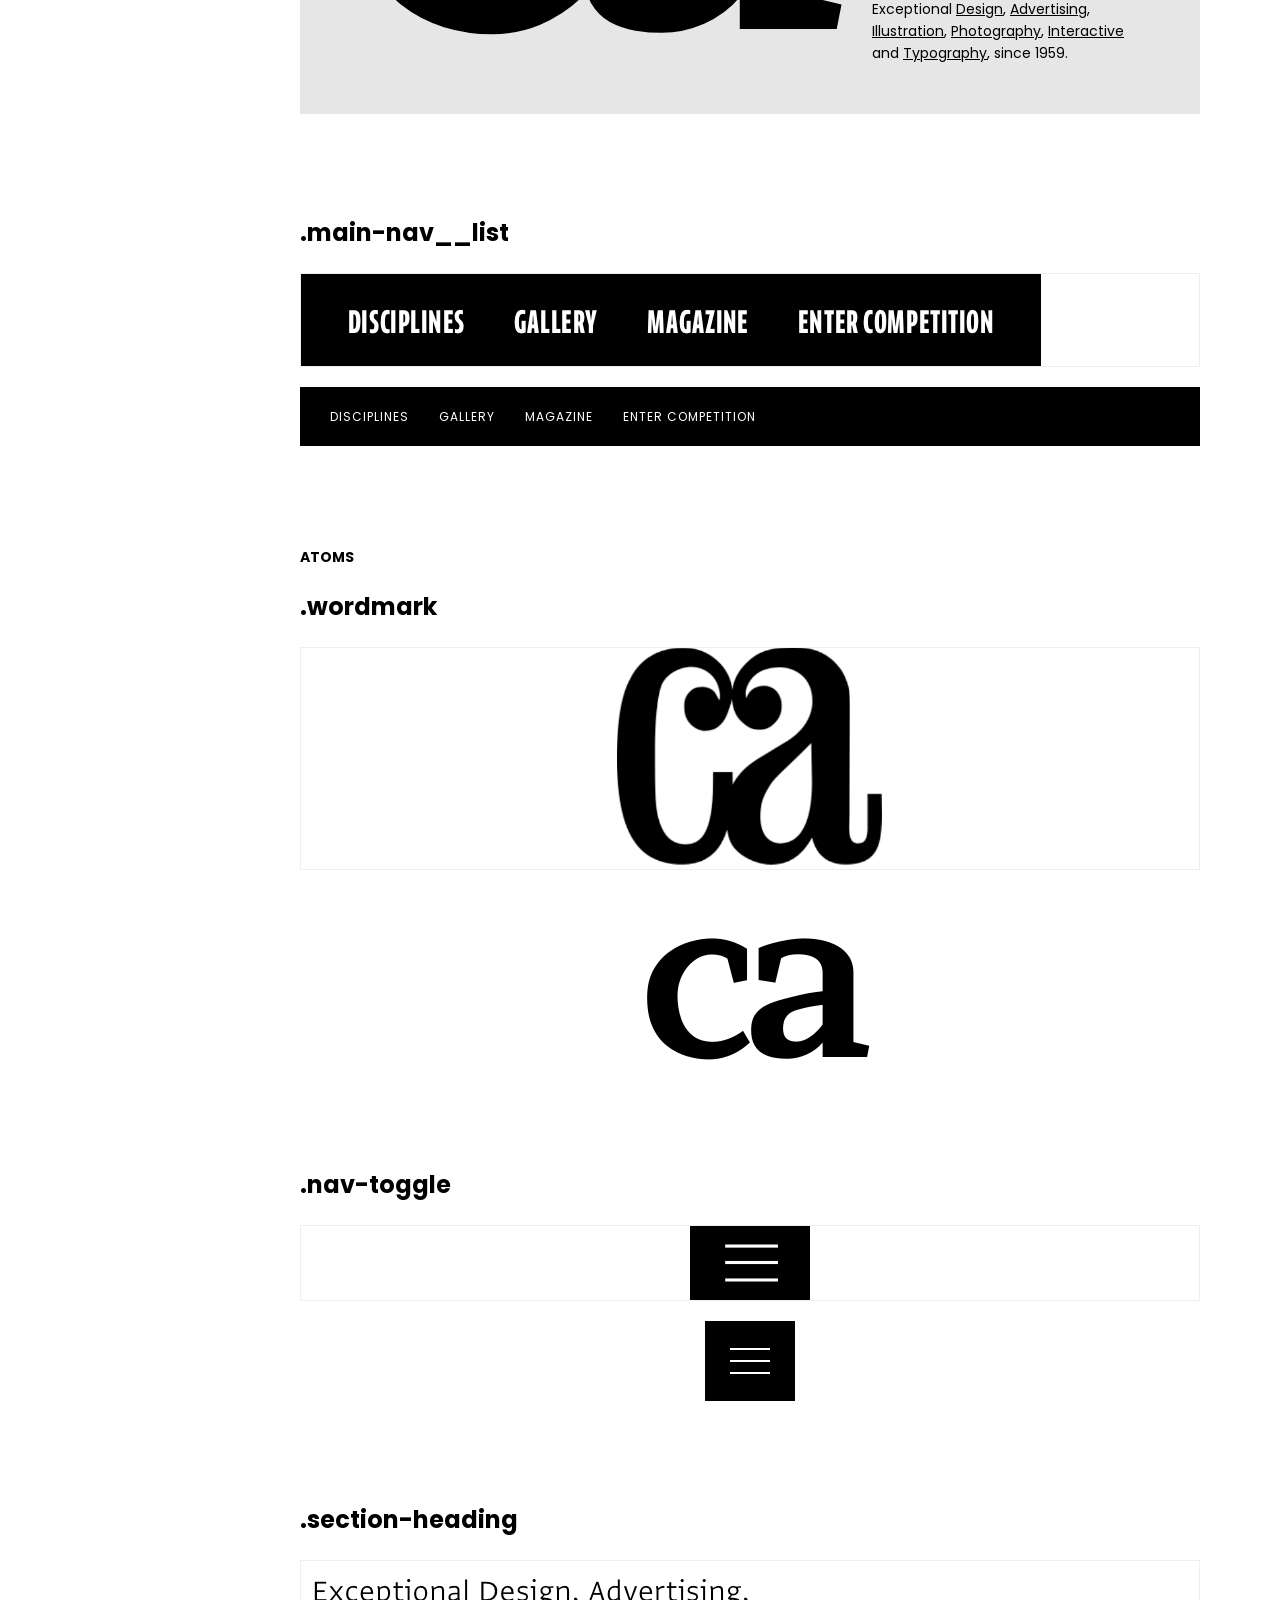
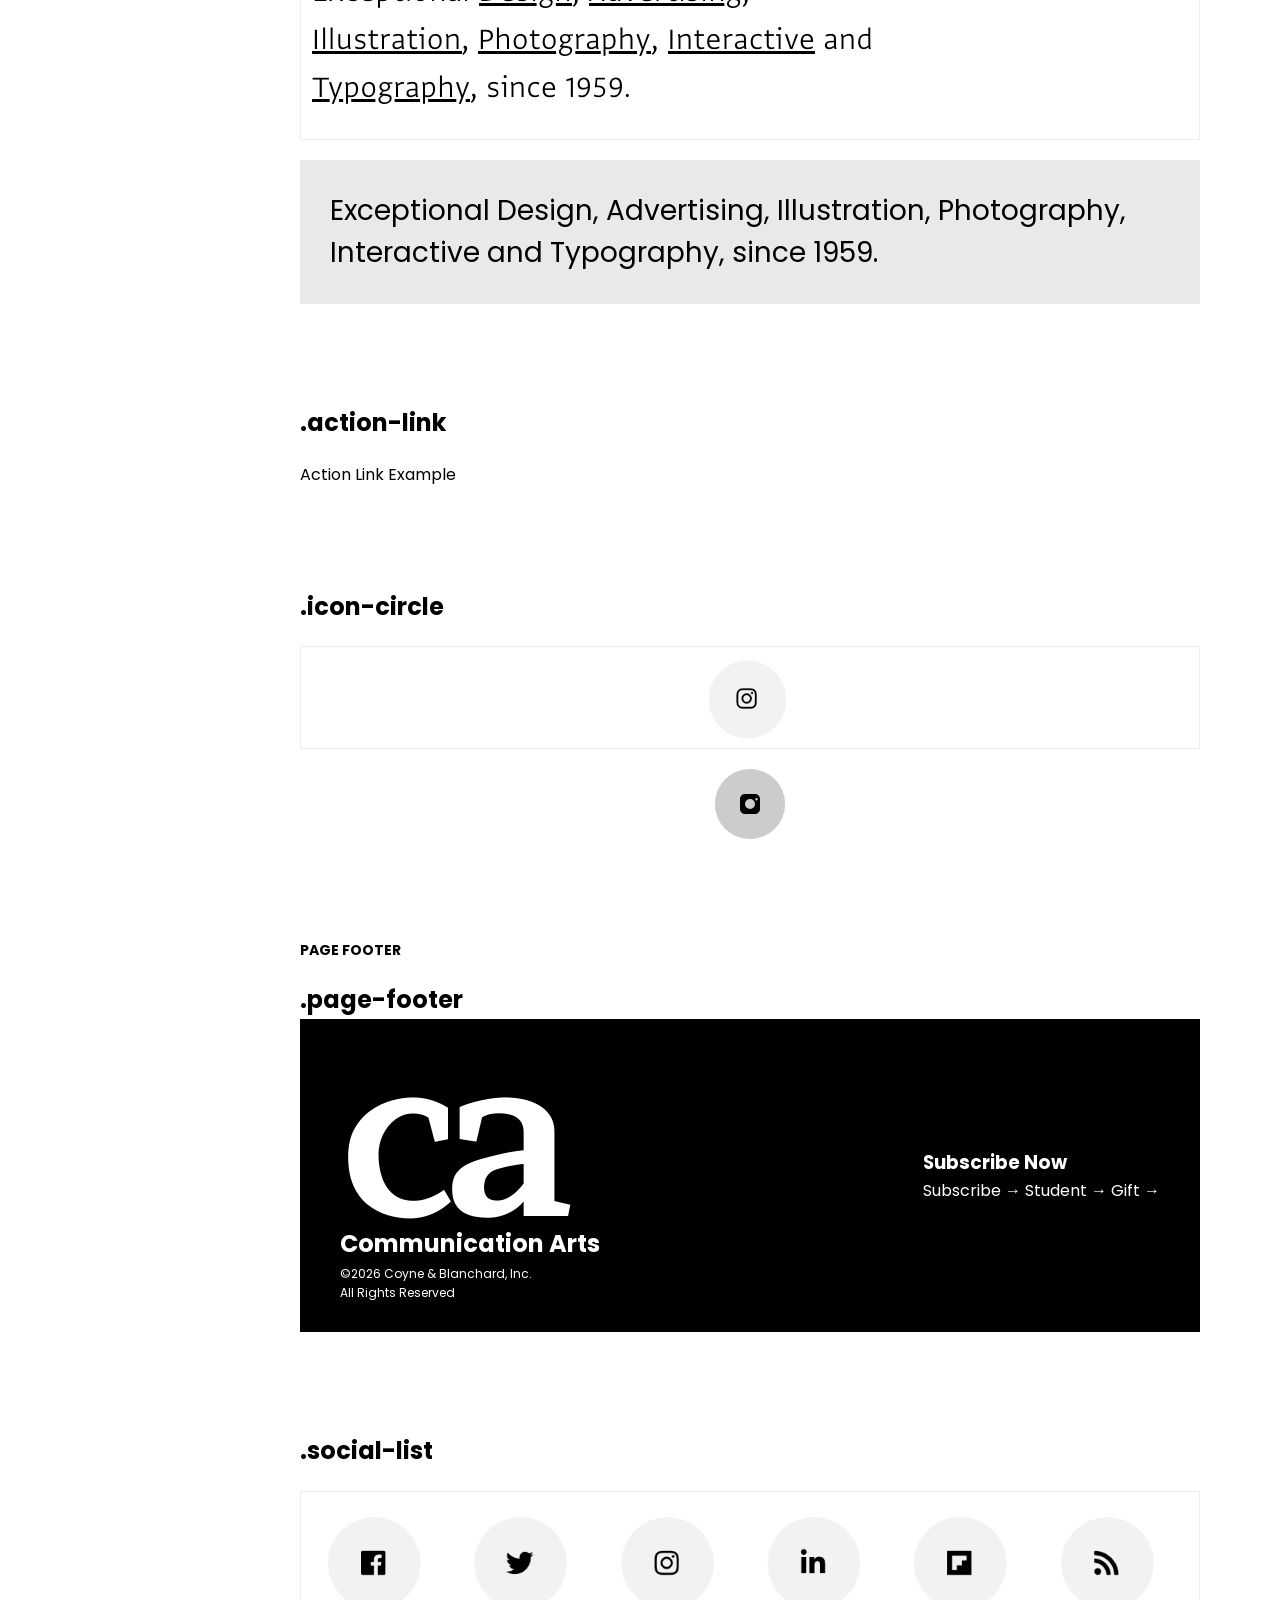
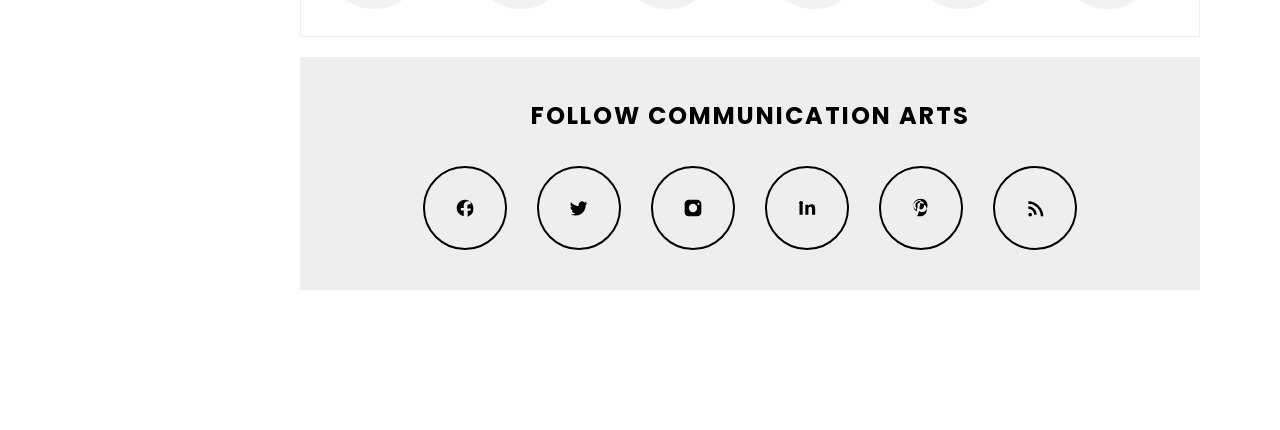
==== commit d5dd56ac: "Update components.html" ====
--- a/components.html
+++ b/components.html
@@ -541,13 +541,7 @@
 
         <h2>.page-footer</h2>
 
-      </div>
-
-      <div class="component__img">
-
-      
-
-      </div>
+
 
       <div class="component__code">
 
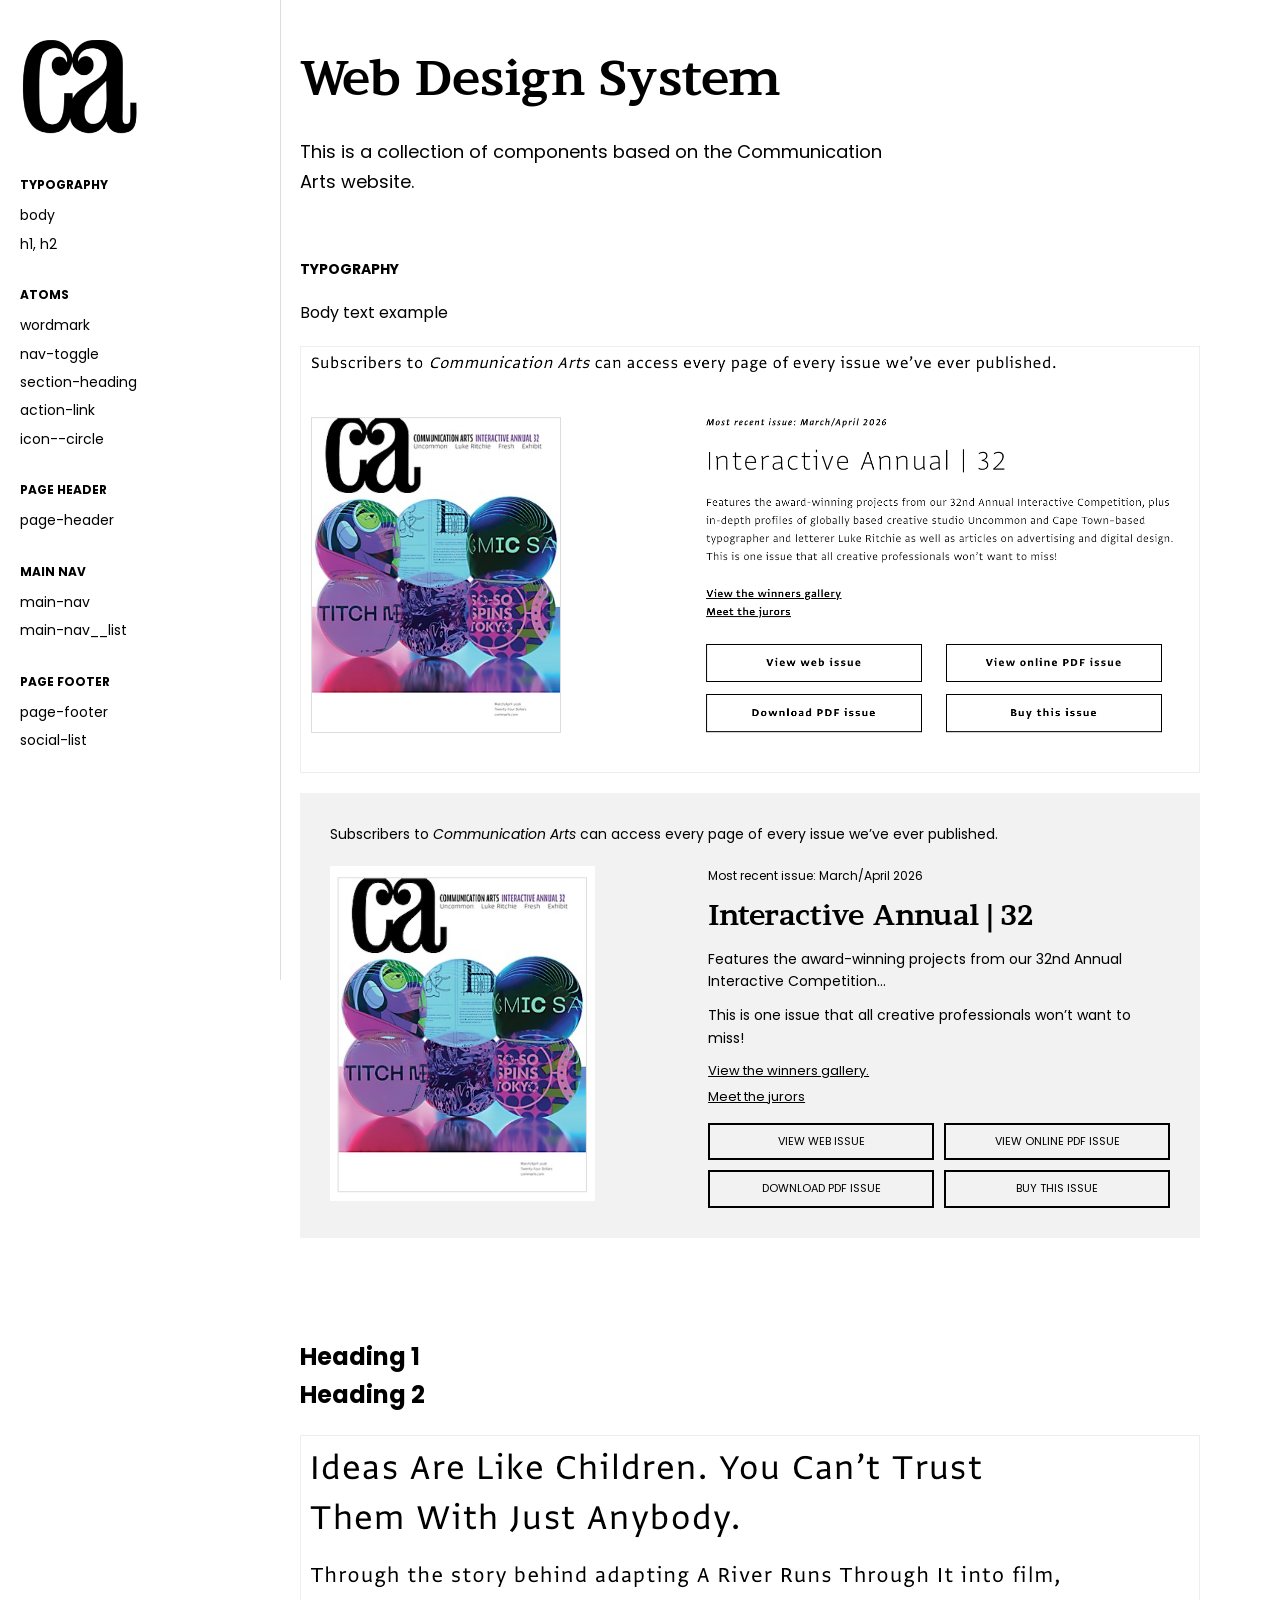
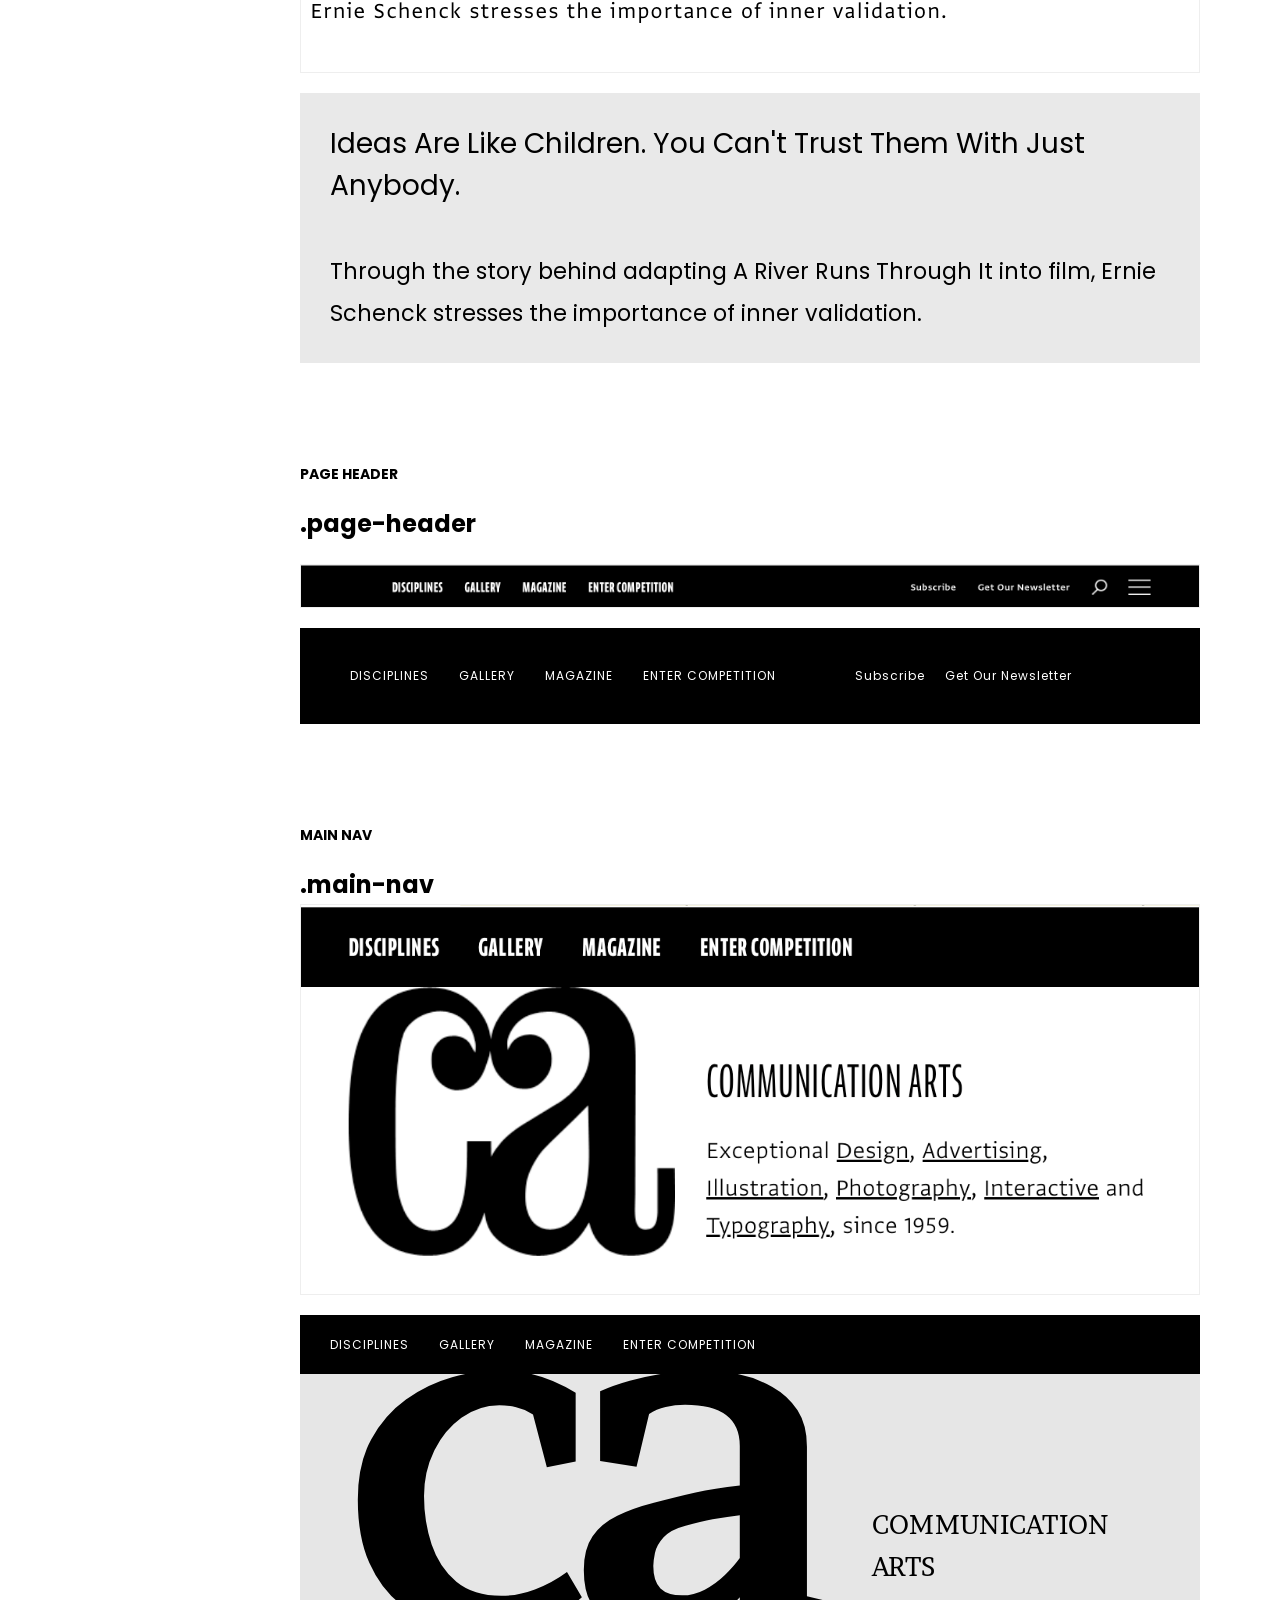
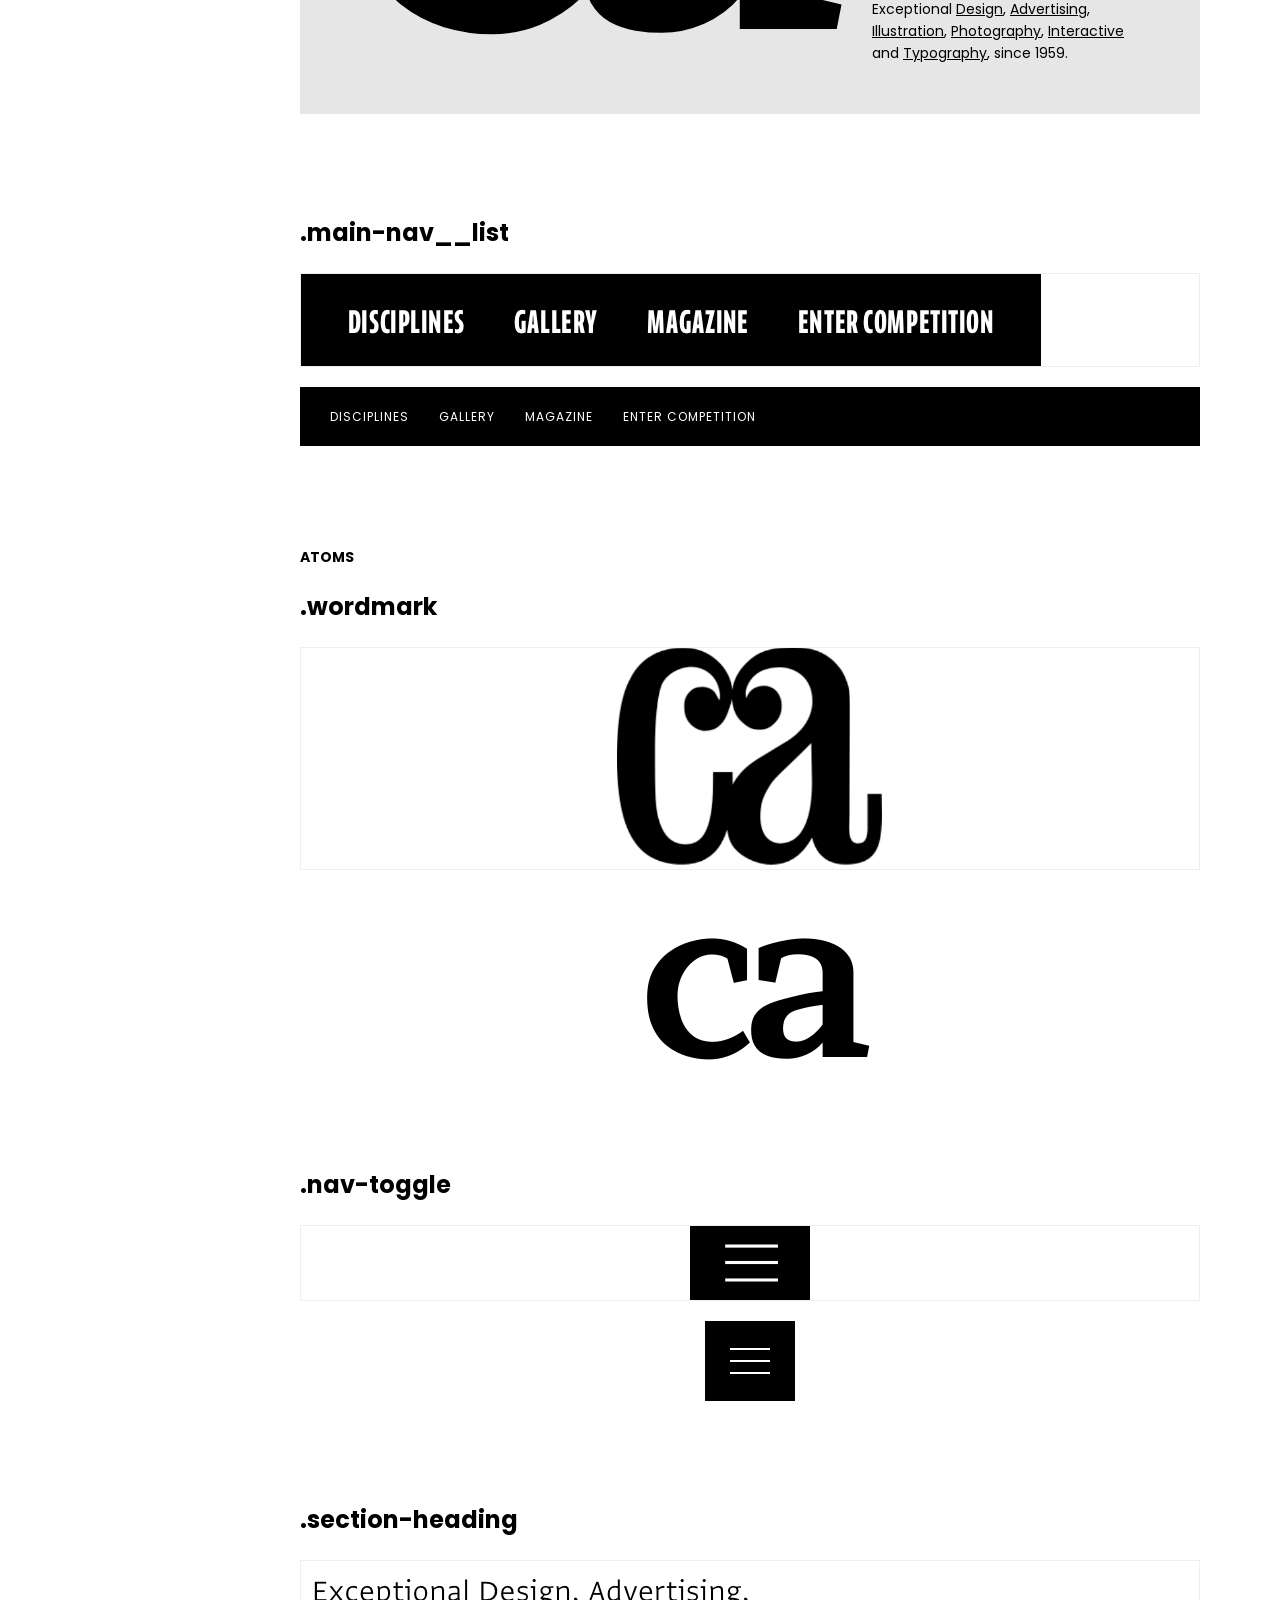
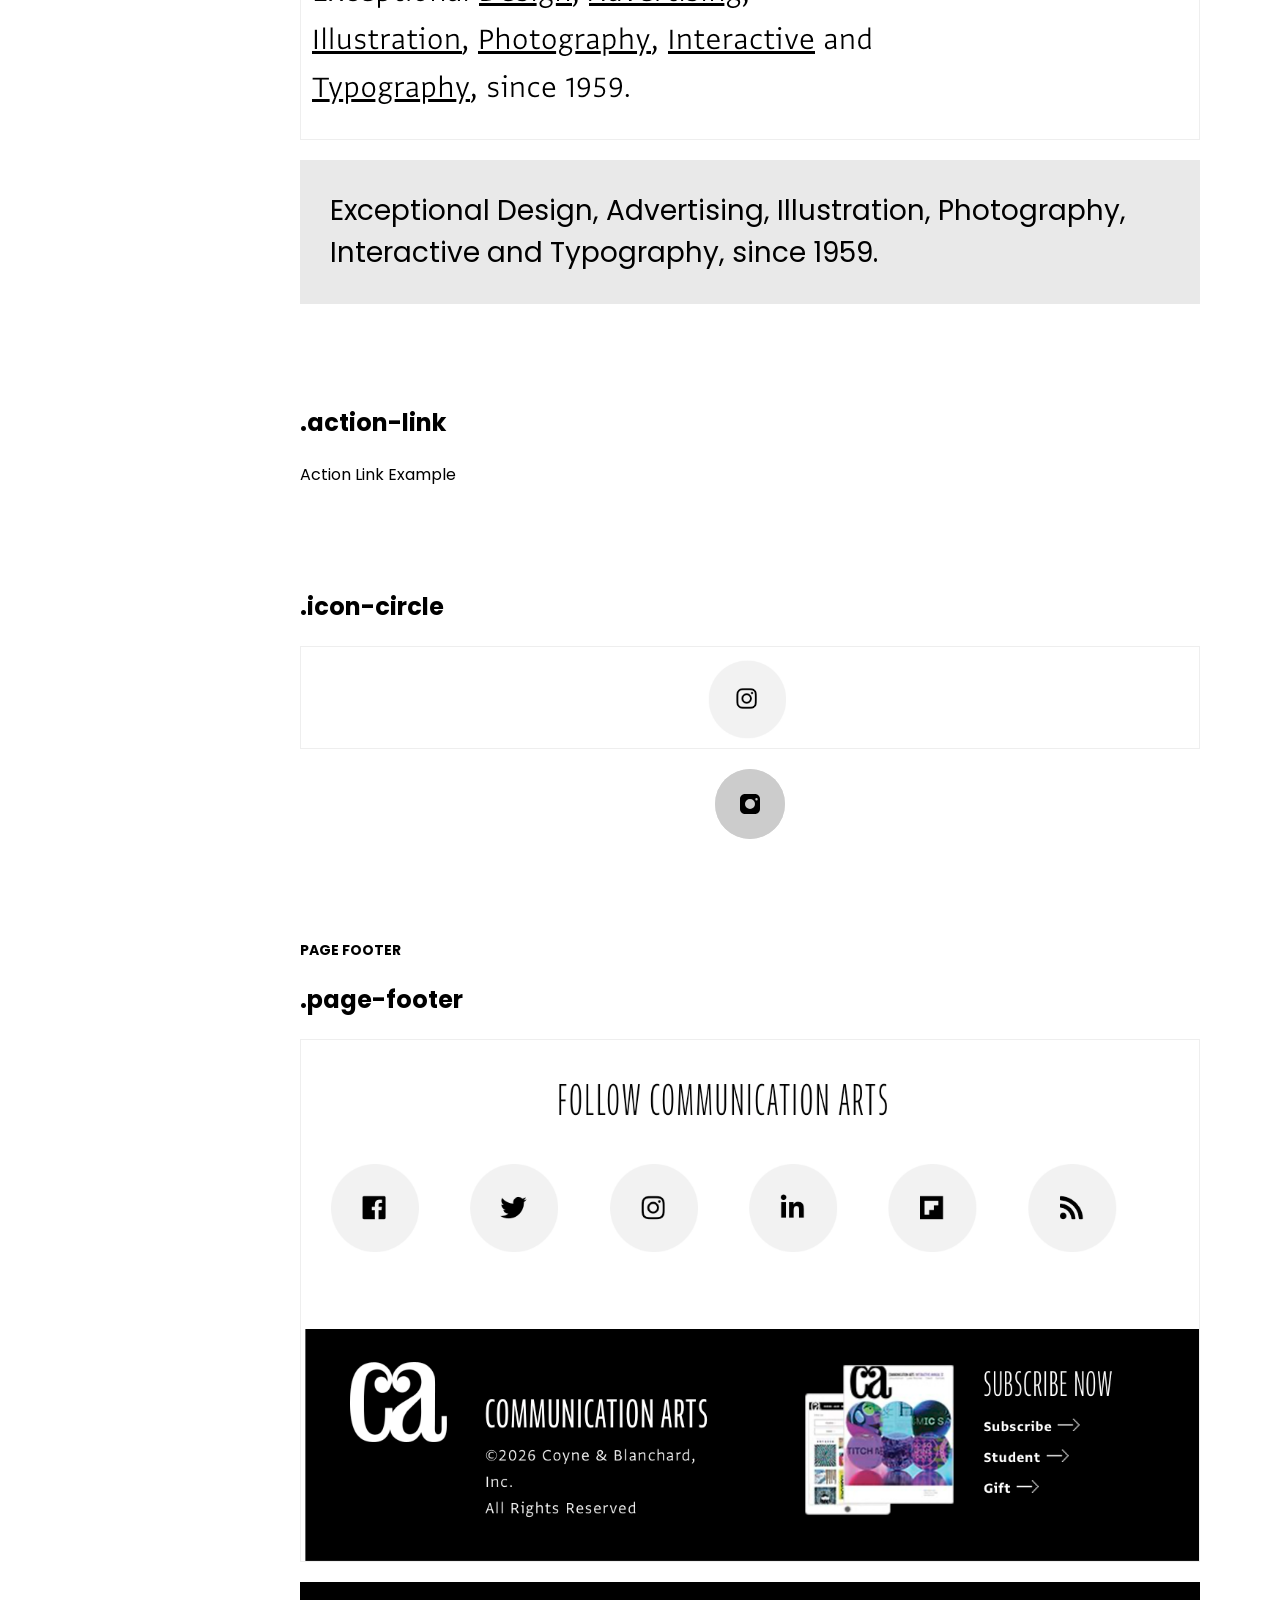
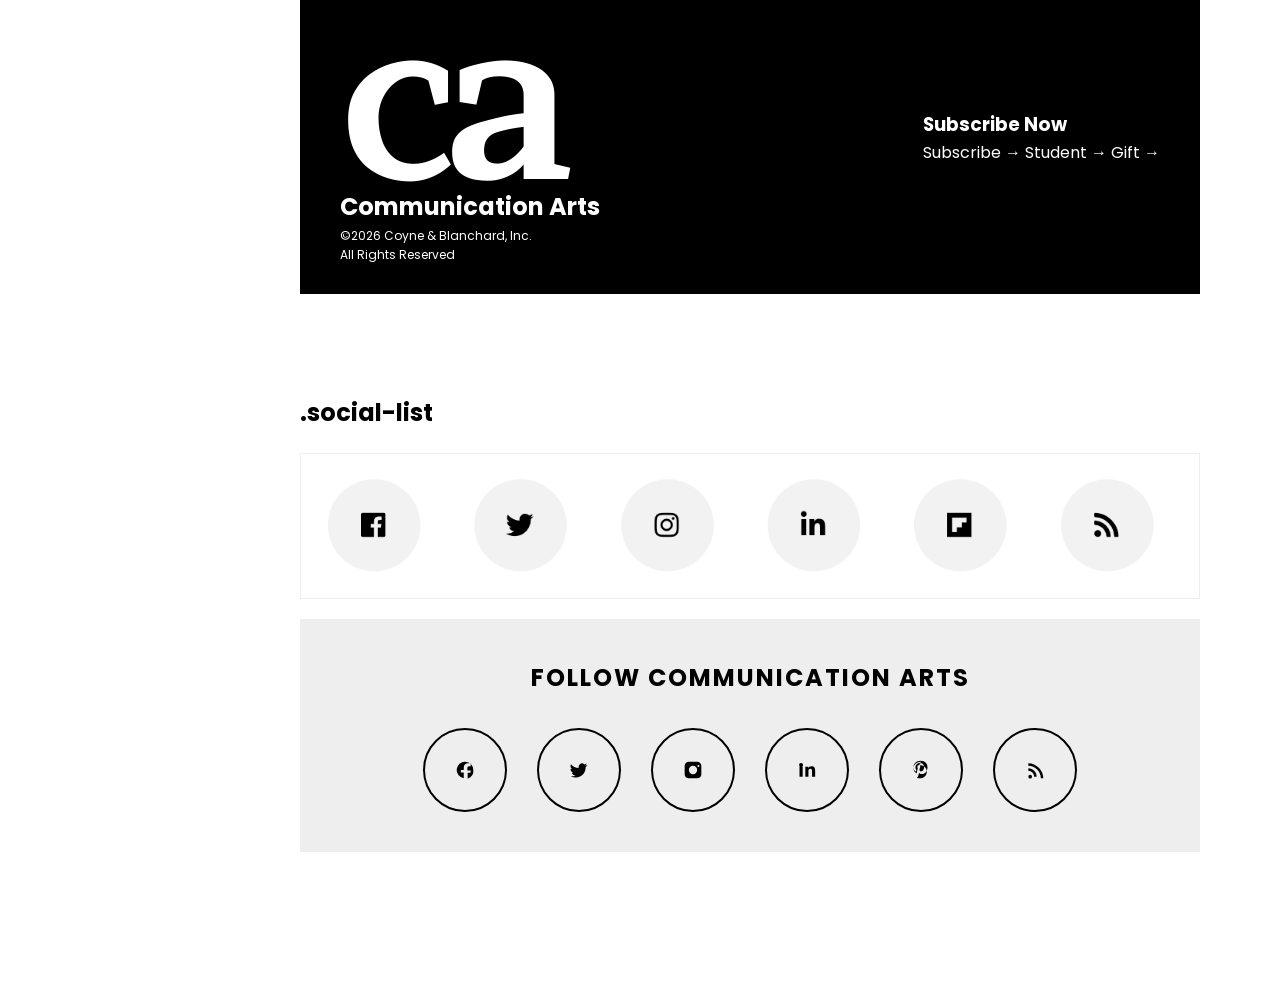
==== commit e19a8f63: "Update components.html" ====
--- a/components.html
+++ b/components.html
@@ -541,7 +541,13 @@
 
         <h2>.page-footer</h2>
 
-
+      </div>
+
+      <div class="component__img">
+
+        <img src="images/page-footer.png">
+
+      </div>
 
       <div class="component__code">
 
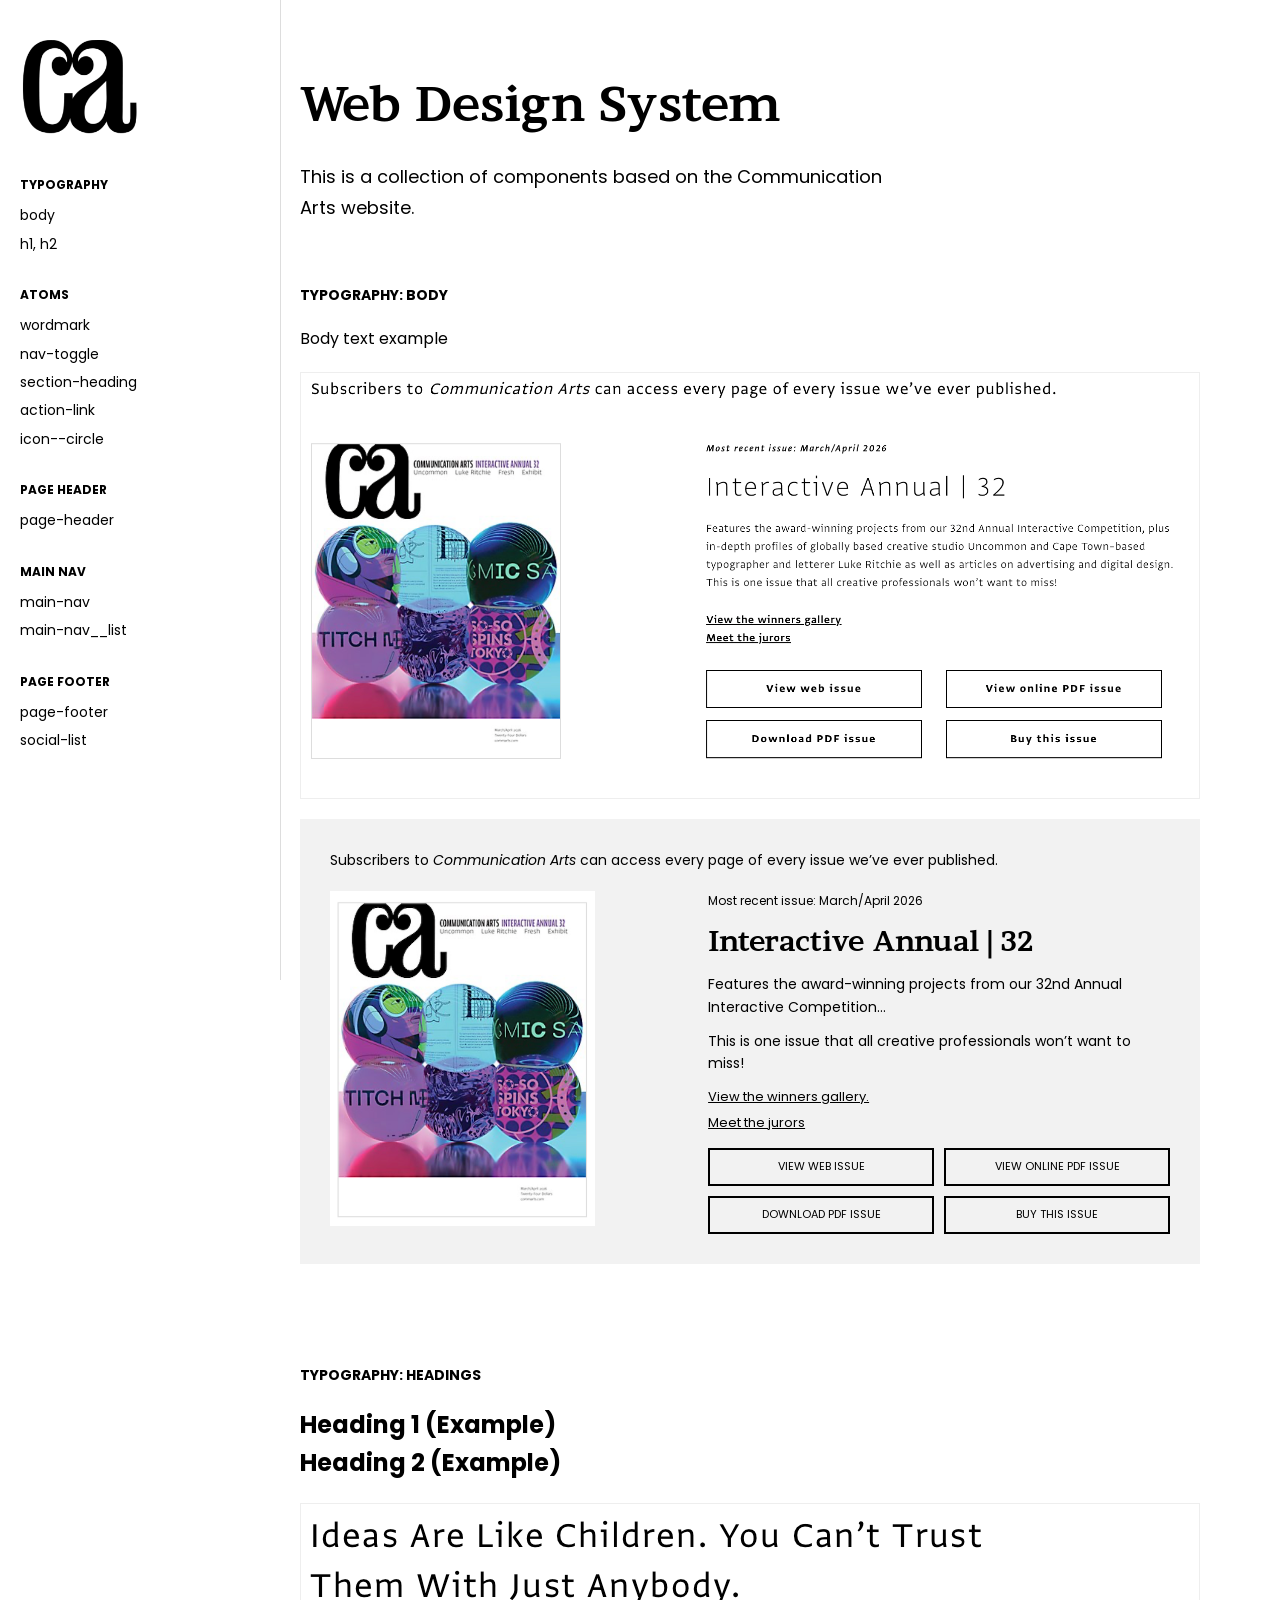
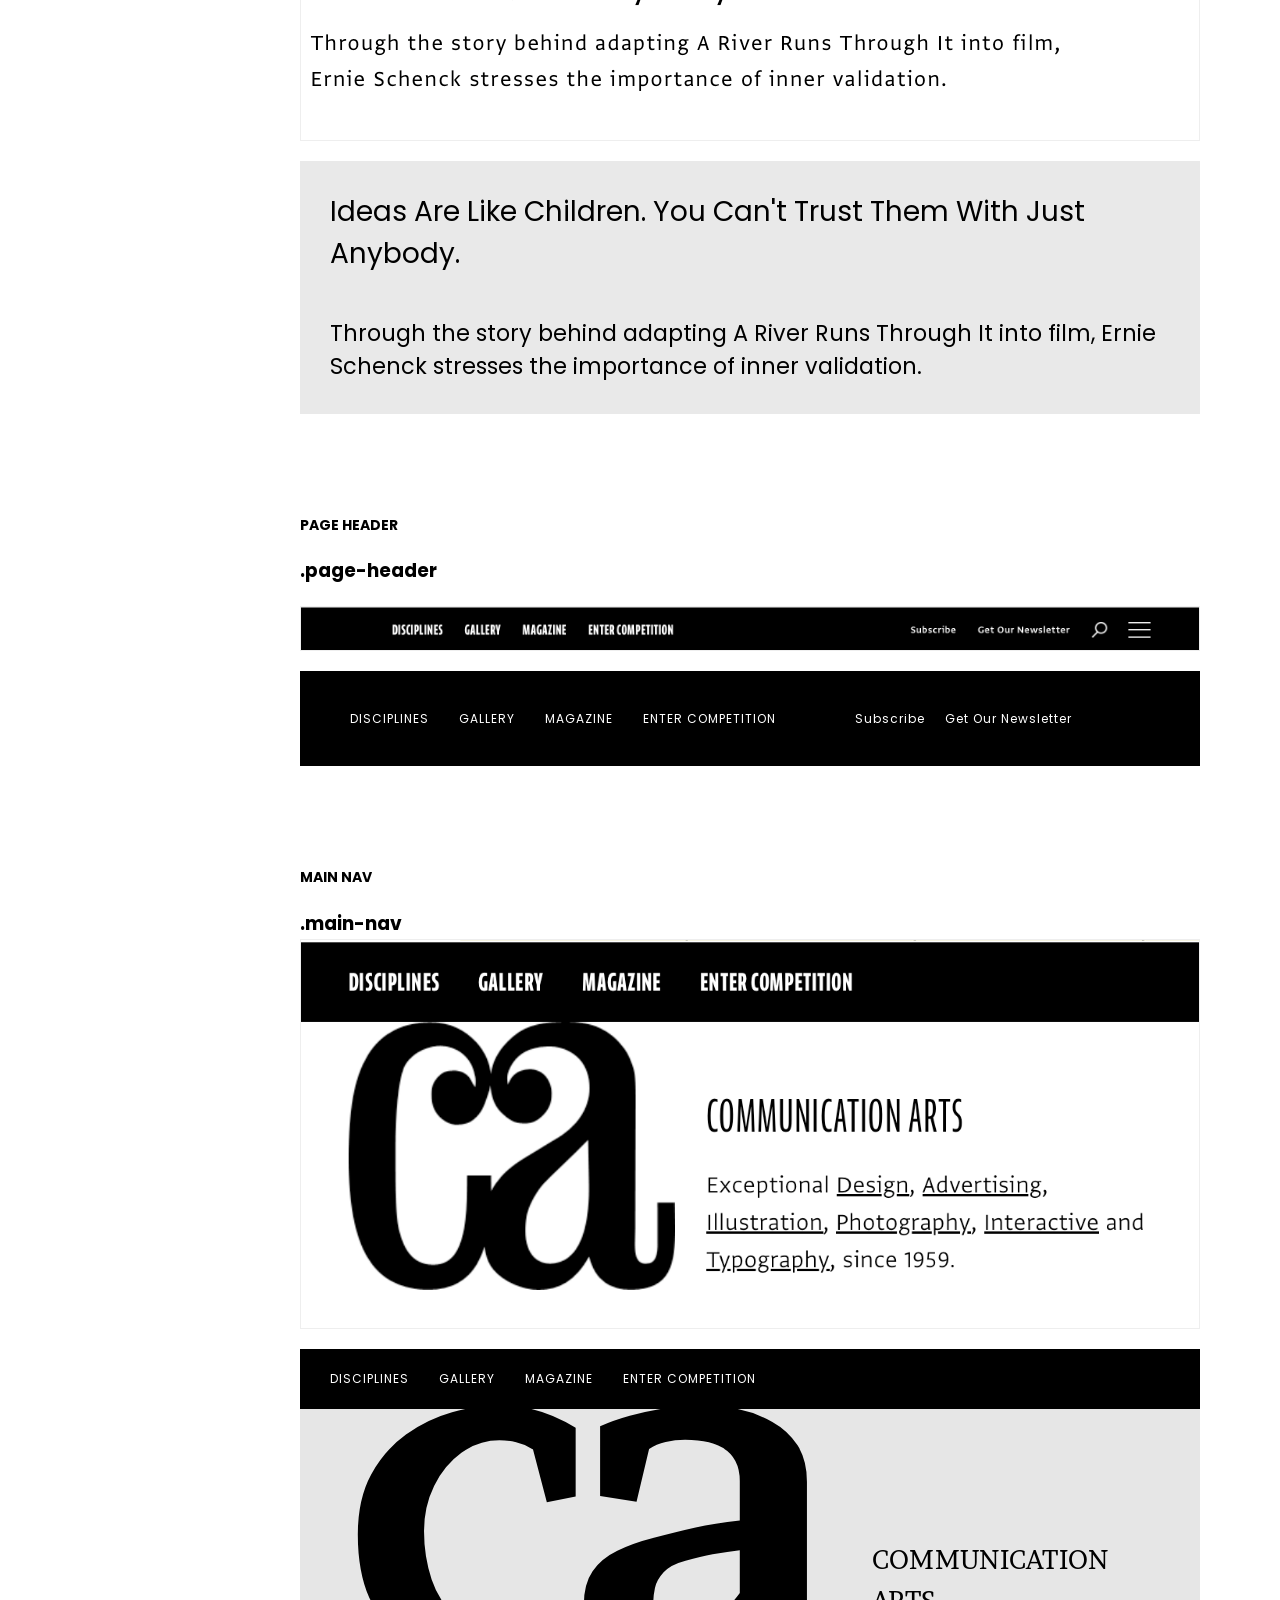
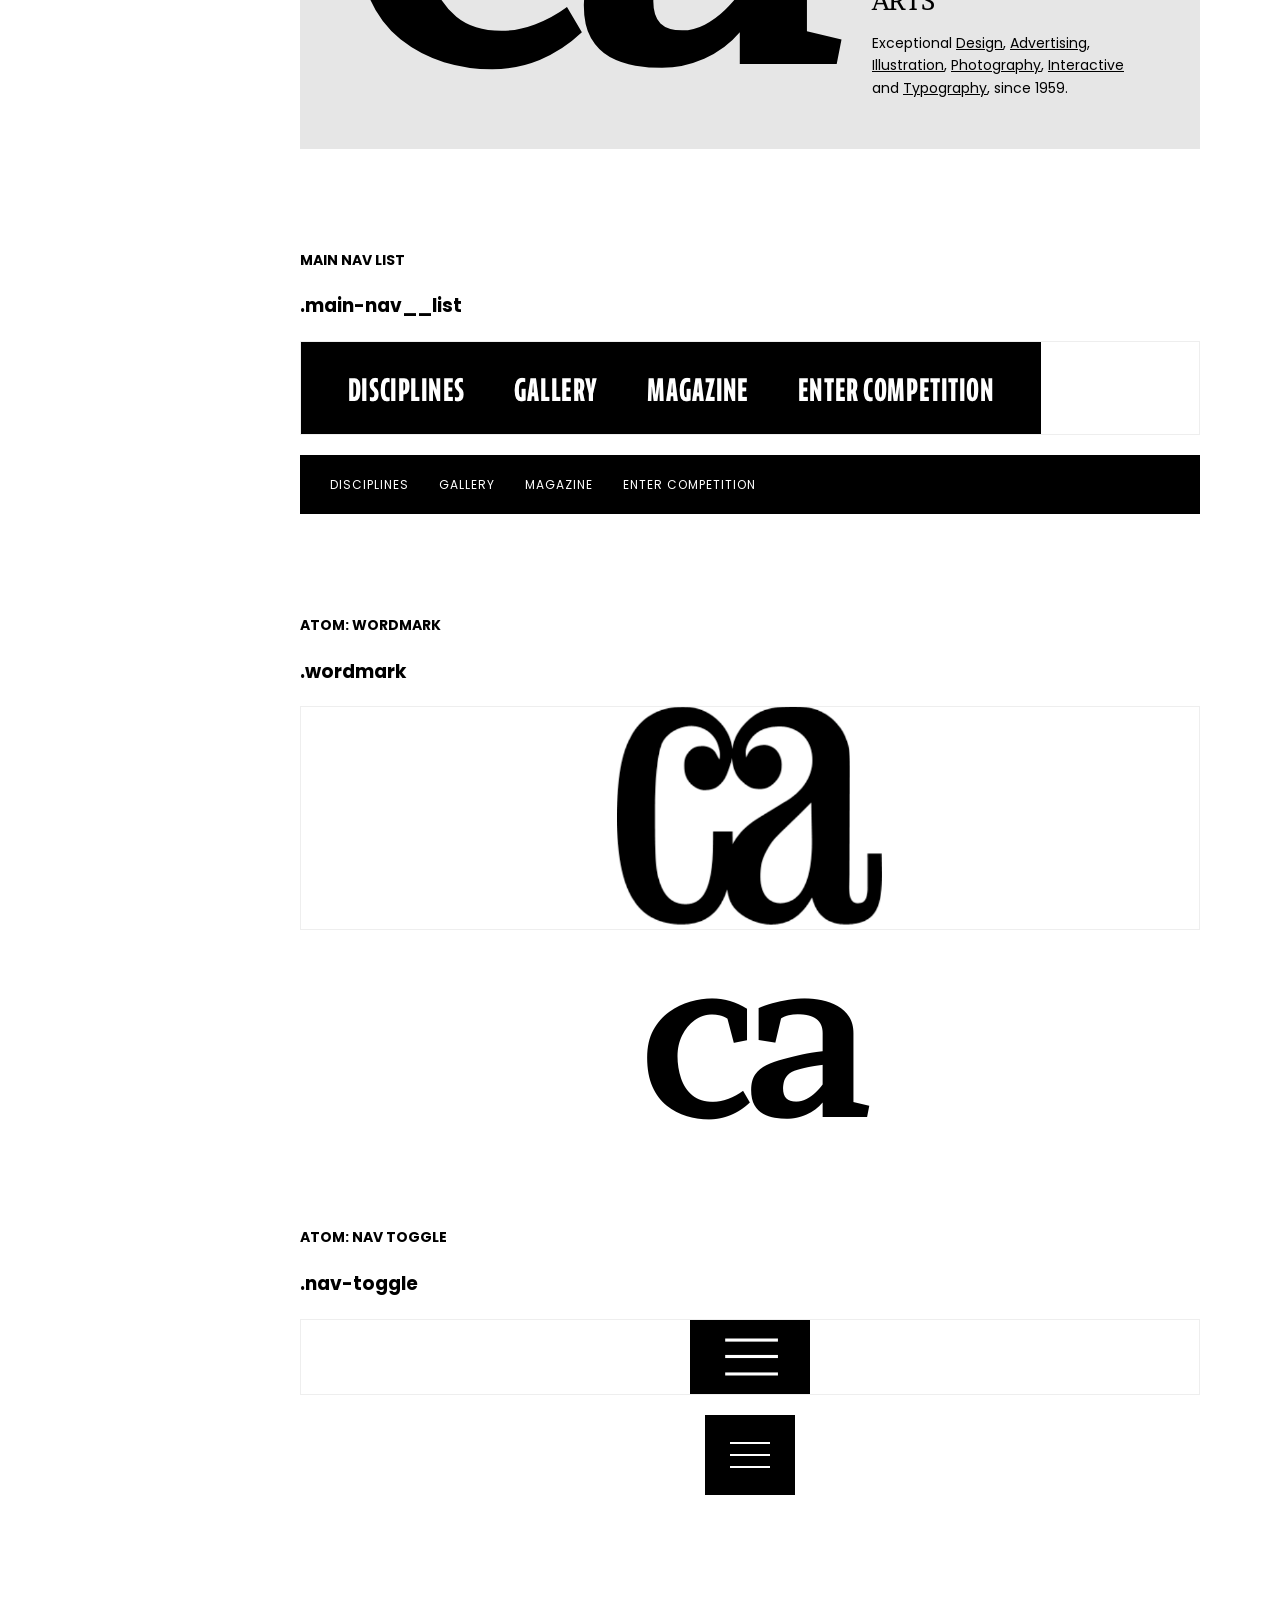
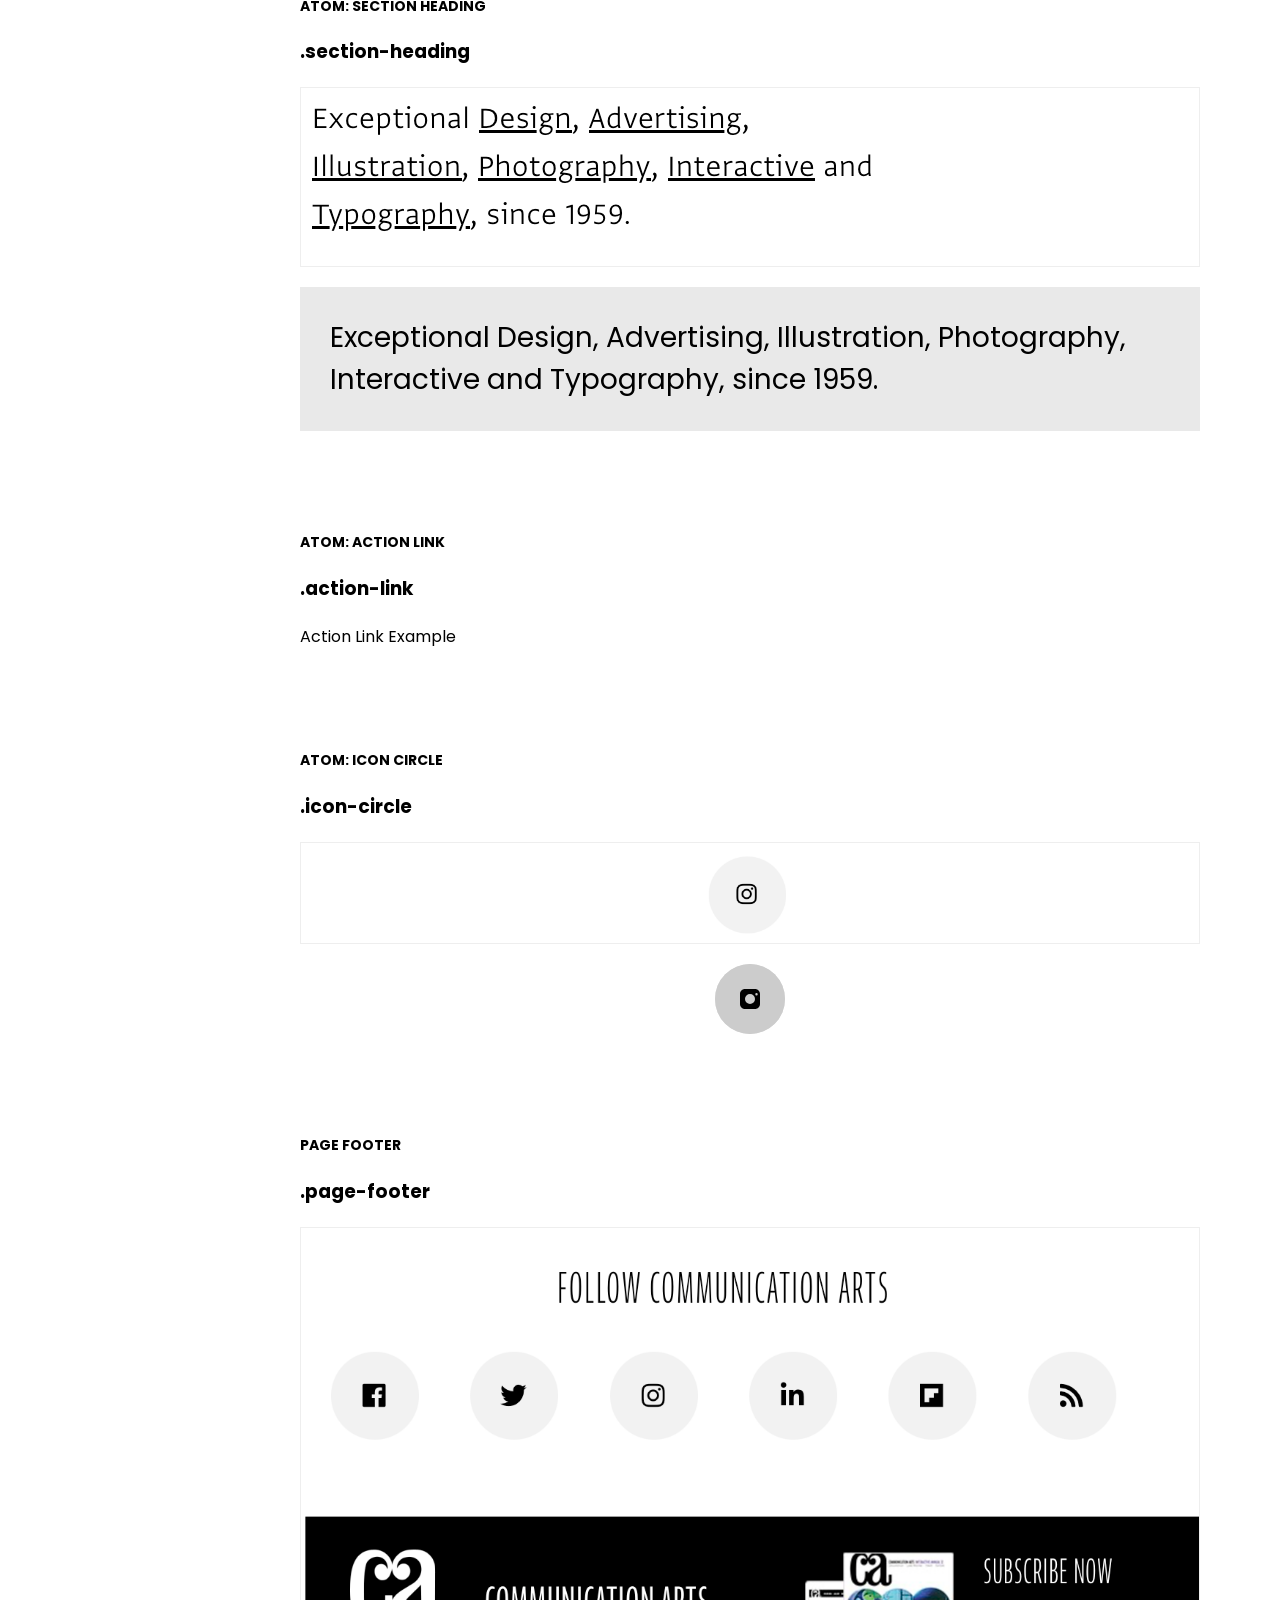
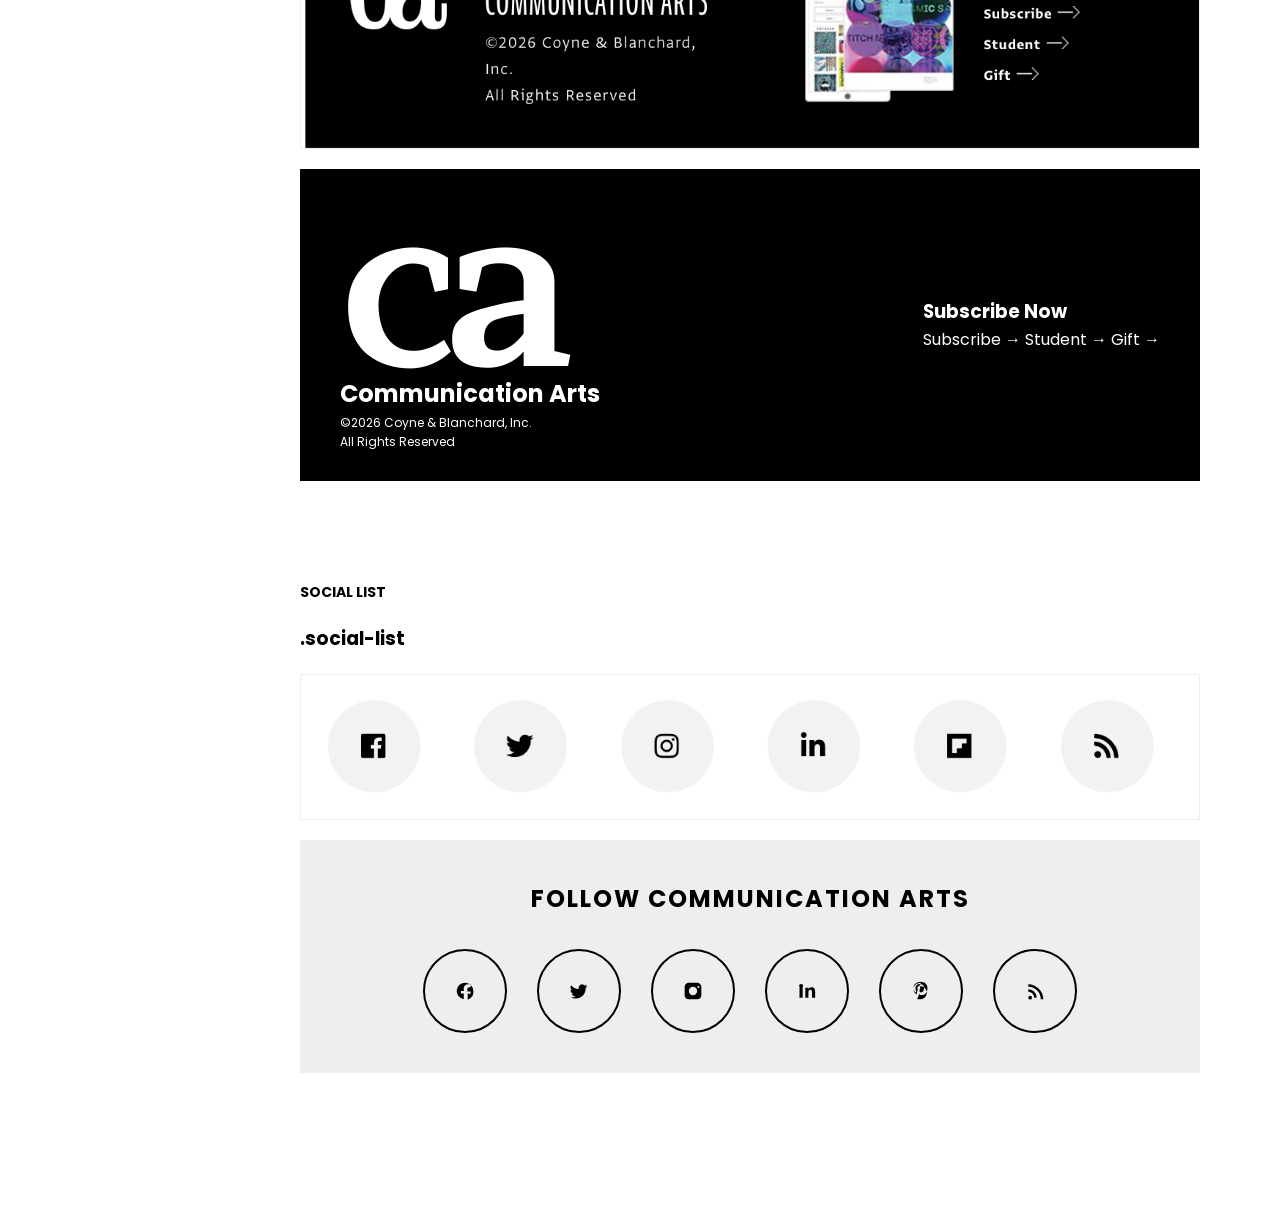
==== commit a55e661a: "Update components.html" ====
--- a/components.html
+++ b/components.html
@@ -1,687 +1,351 @@
+HTML
 <!DOCTYPE html>
-
 <html lang="en">
-
 <head>
-
   <meta charset="UTF-8">
-
   <title>Components – Comm Arts</title>
-
   <meta name="viewport" content="width=device-width, initial-scale=1.0">
-
   <link href="https://fonts.googleapis.com/css?family=Brawler%7CPoppins:400,500&display=swap" rel="stylesheet">
-
   <link rel="stylesheet" href="css/main.css">
-
 </head>
-
 <body class="design-system">
-
   <aside class="sidebar-nav">
-
     <div class="sidebar-logo">
-
-      <img src="images/logo.png">
-
+      <img src="images/logo.png" alt="Communication Arts Logo">
     </div>
-
     <h2>Typography</h2>
-
-    <ul class="system-nav">
-
+    <ul class="system-nav">
       <li><a href="#body">body</a></li>
-
       <li><a href="#headings">h1, h2</a></li>
-
-    </ul>
-
+    </ul>
     <h2>Atoms</h2>
-
-    <ul class="system-nav">
-
+    <ul class="system-nav">
       <li><a href="#wordmark">wordmark</a></li>
-
       <li><a href="#nav-toggle">nav-toggle</a></li>
-
       <li><a href="#section-heading">section-heading</a></li>
-
       <li><a href="#action-link">action-link</a></li>
-
       <li><a href="#icon">icon--circle</a></li>
-
-    </ul>
-
+    </ul>
     <h2>Page Header</h2>
-
-    <ul class="system-nav">
-
+    <ul class="system-nav">
       <li><a href="#page-header">page-header</a></li>
-
-    </ul>
-
+    </ul>
     <h2>Main Nav</h2>
-
-    <ul class="system-nav">
-
+    <ul class="system-nav">
       <li><a href="#main-nav">main-nav</a></li>
-
       <li><a href="#main-nav-list">main-nav__list</a></li>
-
-    </ul>
-
+    </ul>
     <h2>Page Footer</h2>
-
-    <ul class="system-nav">
-
+    <ul class="system-nav">
       <li><a href="#footer">page-footer</a></li>
-
       <li><a href="#social">social-list</a></li>
-
-    </ul>
-
+    </ul>
   </aside>
 
   <main class="component-page">
-
     <h1 class="page-title">Web Design System</h1>
-
     <p class="page-description">
-
       This is a collection of components based on the 
-
       <a href="https://www.commarts.com/">Communication Arts</a> website.
-
     </p>
 
-    <h2 class="section-title">Typography</h2>
-
-    <!-- BODY -->
-
     <section id="body" class="component">
-
-      <div class="component__code">
-
+      <h2 class="section-title">Typography: Body</h2>
+      <div class="component__code">
         <p>Body text example</p>
-
-      </div>
-
-      <div class="component__img">
-
-        <img src="images/body.png">
-
-      </div>
-
-      <div class="component__code">
-
+      </div>
+      <div class="component__img">
+        <img src="images/body.png" alt="Preview of body typography">
+      </div>
+      <div class="component__code">
         <div class="issue">
-
           <p class="issue__intro">
-
             Subscribers to <em>Communication Arts</em> can access every page of every issue we’ve ever published.
-
           </p>
-
           <div class="issue__grid">
-
             <div class="issue__image">
-
-              <img src="images/ca.png">
-
-            </div>
-
+              <img src="images/ca.png" alt="Communication Arts Magazine Cover">
+            </div>
             <div class="issue__content">
-
               <p class="issue__meta">Most recent issue: March/April 2026</p>
-
               <h2 class="issue__title">Interactive Annual | 32</h2>
-
               <p class="issue__text">
-
                 Features the award-winning projects from our 32nd Annual Interactive Competition...
-
               </p>
-
               <p class="issue__text">
-
                 This is one issue that all creative professionals won’t want to miss!
-
               </p>
-
               <div class="issue__links">
-
                 <a href="#">View the winners gallery.</a>
-
                 <a href="#">Meet the jurors</a>
-
               </div>
-
               <div class="issue__buttons">
-
                 <a href="#">View web issue</a>
-
                 <a href="#">View online PDF issue</a>
-
                 <a href="#">Download PDF issue</a>
-
                 <a href="#">Buy this issue</a>
-
               </div>
-
-            </div>
-
-          </div>
-
-        </div>
-
-      </div>
-
-    </section>
-
-    <!-- HEADINGS -->
+            </div>
+          </div>
+        </div>
+      </div>
+    </section>
 
     <section id="headings" class="component">
-
-      <div class="component__code">
-
-        <h1>Heading 1</h1>
-
-        <h2>Heading 2</h2>
-
-      </div>
-
-      <div class="component__img">
-
-        <img src="images/headings.png">
-
-      </div>
-
-      <div class="component__code">
-
+      <h2 class="section-title">Typography: Headings</h2>
+      <div class="component__code">
+        <h2 class="example-h1">Heading 1 (Example)</h2>
+        <h2 class="example-h2">Heading 2 (Example)</h2>
+      </div>
+      <div class="component__img">
+        <img src="images/headings.png" alt="Preview of heading styles">
+      </div>
+      <div class="component__code">
         <div class="section-heading-block">
-
           Ideas Are Like Children. You Can't Trust Them With Just Anybody.<br><br>
-
           <span style="font-size: 0.8em; font-weight: normal;">
-
             Through the story behind adapting A River Runs Through It into film,
-
             Ernie Schenck stresses the importance of inner validation.
-
           </span>
-
-        </div>
-
-      </div>
-
-    </section>
-
-    <!-- PAGE HEADER -->
-
-    <h2 class="section-title">Page Header</h2>
+        </div>
+      </div>
+    </section>
 
     <section id="page-header" class="component">
-
-      <div class="component__code">
-
-        <h2>.page-header</h2>
-
-      </div>
-
-      <div class="component__img">
-
-        <img src="images/page-header.png">
-
-      </div>
-
-      <div class="component__code">
-
+      <h2 class="section-title">Page Header</h2>
+      <div class="component__code">
+        <h3>.page-header</h3>
+      </div>
+      <div class="component__img">
+        <img src="images/page-header.png" alt="Preview of site header">
+      </div>
+      <div class="component__code">
         <header class="page-header">
-
           <div class="page-header-left">
-
             <a href="#">DISCIPLINES</a>
-
             <a href="#">GALLERY</a>
-
             <a href="#">MAGAZINE</a>
-
             <a href="#">ENTER COMPETITION</a>
-
-          </div>
-
+          </div>
           <div class="page-header-right">
-
             <a href="#">Subscribe</a>
-
             <a href="#">Get Our Newsletter</a>
-
             <div class="search-icon"></div>
-
             <div class="nav-toggle">
-
               <span></span>
-
               <span></span>
-
               <span></span>
-
-            </div>
-
-          </div>
-
+            </div>
+          </div>
         </header>
-
-      </div>
-
-    </section>
-
-    <!-- MAIN NAV -->
-
-    <h2 class="section-title">Main Nav</h2>
+      </div>
+    </section>
 
     <section id="main-nav" class="component">
-
-      <div class="component__code">
-
+      <h2 class="section-title">Main Nav</h2>
+      <div class="component__code">
         <nav class="main-nav">
-
           <ul class="main-nav__list">
-
-            <li><h2>.main-nav</h2></li>
-
+            <li><h3>.main-nav</h3></li>
           </ul>
-
         </nav>
-
-      </div>
-
-      <div class="component__img">
-
-        <img src="images/main-nav.png">
-
-      </div>
-
-      <div class="component__code">
-
+      </div>
+      <div class="component__img">
+        <img src="images/main-nav.png" alt="Preview of main navigation">
+      </div>
+      <div class="component__code">
         <nav class="main-nav">
-
           <div class="main-nav-top">
-
             <a href="#">DISCIPLINES</a>
-
             <a href="#">GALLERY</a>
-
             <a href="#">MAGAZINE</a>
-
             <a href="#">ENTER COMPETITION</a>
-
-          </div>
-
+          </div>
         </nav>
-
-      </div>
-
-      <div class="component__code">
-
+      </div>
+      <div class="component__code">
         <section class="main-hero">
-
           <div class="hero-ca">ca</div>
-
           <div class="hero-right">
-
             <h2 class="hero-title">COMMUNICATION ARTS</h2>
-
             <p class="hero-text">
-
               Exceptional <a href="#">Design</a>, <a href="#">Advertising</a>,
-
               <a href="#">Illustration</a>, <a href="#">Photography</a>,
-
               <a href="#">Interactive</a> and <a href="#">Typography</a>, since 1959.
-
             </p>
-
-          </div>
-
+          </div>
         </section>
-
-      </div>
-
+      </div>
     </section>
 
     <section id="main-nav-list" class="component">
-
-      <div class="component__code">
-
+      <h2 class="section-title">Main Nav List</h2>
+      <div class="component__code">
         <ul class="main-nav__list">
-
-          <li><h2>.main-nav__list</h2></li>
-
+          <li><h3>.main-nav__list</h3></li>
         </ul>
-
-      </div>
-
-      <div class="component__img">
-
-        <img src="images/main-nav-list.png">
-
-      </div>
-
-      <div class="component__code">
-
-  <nav class="main-nav">
-
-    <div class="main-nav-top">
-
-      <a href="#">DISCIPLINES</a>
-
-      <a href="#">GALLERY</a>
-
-      <a href="#">MAGAZINE</a>
-
-      <a href="#">ENTER COMPETITION</a>
-
-    </div>
-
-  </nav>
-
-</div>
-
-    </section>
-
-    <!-- ATOMS -->
-
-    <h2 class="section-title">Atoms</h2>
+      </div>
+      <div class="component__img">
+        <img src="images/main-nav-list.png" alt="Preview of navigation list">
+      </div>
+      <div class="component__code">
+        <nav class="main-nav">
+          <div class="main-nav-top">
+            <a href="#">DISCIPLINES</a>
+            <a href="#">GALLERY</a>
+            <a href="#">MAGAZINE</a>
+            <a href="#">ENTER COMPETITION</a>
+          </div>
+        </nav>
+      </div>
+    </section>
 
     <section id="wordmark" class="component">
-
-      <div class="component__code">
-
-        <h2 class="wordmark">.wordmark</h2>
-
-      </div>
-
-      <div class="component__img">
-
-        <img class="ui-image--small" src="images/wordmark.png">
-
-      </div>
-
-      <div class="component__code">
-
+      <h2 class="section-title">Atom: Wordmark</h2>
+      <div class="component__code">
+        <h3 class="wordmark">.wordmark</h3>
+      </div>
+      <div class="component__img">
+        <img class="ui-image--small" src="images/wordmark.png" alt="Wordmark thumbnail">
+      </div>
+      <div class="component__code">
         <div class="wordmark-ca">ca</div>
-
-      </div>
-
+      </div>
     </section>
 
     <section id="nav-toggle" class="component">
-
-      <div class="component__code">
-
-        <h2>.nav-toggle</h2>
-
-      </div>
-
-      <div class="component__img">
-
-        <img class="ui-image--tiny" src="images/nav-toggle.png">
-
-      </div>
-
+      <h2 class="section-title">Atom: Nav Toggle</h2>
+      <div class="component__code">
+        <h3>.nav-toggle</h3>
+      </div>
+      <div class="component__img">
+        <img class="ui-image--tiny" src="images/nav-toggle.png" alt="Hamburger menu icon preview">
+      </div>
       <div class="component__code nav-toggle-center">
-
         <div class="nav-toggle">
-
           <span></span>
-
           <span></span>
-
           <span></span>
-
-        </div>
-
-      </div>
-
+        </div>
+      </div>
     </section>
 
     <section id="section-heading" class="component">
-
-      <div class="component__code">
-
-        <h2>.section-heading</h2>
-
-      </div>
-
-      <div class="component__img">
-
-        <img src="images/section-heading.png">
-
-      </div>
-
-      <div class="component__code">
-
+      <h2 class="section-title">Atom: Section Heading</h2>
+      <div class="component__code">
+        <h3>.section-heading</h3>
+      </div>
+      <div class="component__img">
+        <img src="images/section-heading.png" alt="Section heading preview">
+      </div>
+      <div class="component__code">
         <div class="section-heading-block">
-
           Exceptional <a href="#">Design</a>, <a href="#">Advertising</a>,
-
           <a href="#">Illustration</a>, <a href="#">Photography</a>,
-
           <a href="#">Interactive</a> and <a href="#">Typography</a>, since 1959.
-
-        </div>
-
-      </div>
-
+        </div>
+      </div>
     </section>
 
     <section id="action-link" class="component">
-
-      <div class="component__code">
-
-        <h2>.action-link</h2>
-
-      </div>
-
-      <div class="component__code">
-
+      <h2 class="section-title">Atom: Action Link</h2>
+      <div class="component__code">
+        <h3>.action-link</h3>
+      </div>
+      <div class="component__code">
         <a href="#" class="action-link">Action Link Example</a>
-
-      </div>
-
+      </div>
     </section>
 
     <section id="icon" class="component">
-
-      <div class="component__code">
-
-        <h2>.icon-circle</h2>
-
-      </div>
-
-      <div class="component__img">
-
-        <img class="ui-image--tiny" src="images/icon-circle.png">
-
-      </div>
-
-      <div class="component__code">
-
+      <h2 class="section-title">Atom: Icon Circle</h2>
+      <div class="component__code">
+        <h3>.icon-circle</h3>
+      </div>
+      <div class="component__img">
+        <img class="ui-image--tiny" src="images/icon-circle.png" alt="Circle icon preview">
+      </div>
+      <div class="component__code">
         <div class="icon-center">
-
           <div class="icon-circle-big">
-
-
             <div style="width:100%;height:100%;background:#ccc;border-radius:50%;display:flex;align-items:center;justify-content:center;">
-
-              <svg width="24" height="24" viewBox="0 0 24 24">
-
+              <svg width="24" height="24" viewBox="0 0 24 24" aria-hidden="true">
                 <path d="M7 2C4.2 2 2 4.2 2 7v10c0 2.8 2.2 5 5 5h10c2.8 0 5-2.2 5-5V7c0-2.8-2.2-5-5-5H7zm5 5a5 5 0 110 10 5 5 0 010-10zm6.5-.9a1.2 1.2 0 110 2.4 1.2 1.2 0 010-2.4z"/>
-
               </svg>
-
-            </div>
-
-          </div>
-
-        </div>
-
-      </div>
-
-    </section>
-
-    <!-- FOOTER -->
-
-    <h2 class="section-title">Page Footer</h2>
+            </div>
+          </div>
+        </div>
+      </div>
+    </section>
 
     <section id="footer" class="component">
-
-      <div class="component__code">
-
-        <h2>.page-footer</h2>
-
-      </div>
-
-      <div class="component__img">
-
-        <img src="images/page-footer.png">
-
-      </div>
-
-      <div class="component__code">
-
+      <h2 class="section-title">Page Footer</h2>
+      <div class="component__code">
+        <h3>.page-footer</h3>
+      </div>
+      <div class="component__img">
+        <img src="images/page-footer.png" alt="Site footer preview">
+      </div>
+      <div class="component__code">
         <footer class="page-footer">
-
           <div class="footer-left">
-
             <div class="wordmark-ca">ca</div>
-
             <div>
-
               <h2>Communication Arts</h2>
-
               <p>©2026 Coyne & Blanchard, Inc.</p>
-
               <p>All Rights Reserved</p>
-
-            </div>
-
-          </div>
-
+            </div>
+          </div>
           <div class="footer-center">
-
-
-          </div>
-
+          </div>
           <div class="footer-right">
-
             <h3>Subscribe Now</h3>
-
             <a href="#">Subscribe →</a>
-
             <a href="#">Student →</a>
-
             <a href="#">Gift →</a>
-
-          </div>
-
+          </div>
         </footer>
-
-      </div>
-
-    </section>
-
-    <!-- SOCIAL -->
+      </div>
+    </section>
 
     <section id="social" class="component">
-
-      <div class="component__code">
-
+      <h2 class="section-title">Social List</h2>
+      <div class="component__code">
         <ul class="social-list">
-
-          <li><h2>.social-list</h2></li>
-
+          <li><h3>.social-list</h3></li>
         </ul>
-
-      </div>
-
-      <div class="component__img">
-
-        <img src="images/social-list.png">
-
-      </div>
-
-      <div class="component__code">
-
+      </div>
+      <div class="component__img">
+        <img src="images/social-list.png" alt="Social media links preview">
+      </div>
+      <div class="component__code">
         <div style="background:#eee; padding:40px 20px; text-align:center;">
-
           <h2 style="margin-bottom:30px; letter-spacing:2px;">
-
             FOLLOW COMMUNICATION ARTS
-
           </h2>
-
-          <ul style="display:flex; justify-content:center; gap:30px;">
-
-            <li style="width:80px;height:80px;border:2px solid #000;border-radius:50%;display:flex;align-items:center;justify-content:center;">
-
-              <!-- Facebook -->
-
-              <svg width="20" height="20" viewBox="0 0 24 24"><path d="M22 12a10 10 0 10-11.5 9.9v-7H7v-2.9h3.5V9.4c0-3.5 2.1-5.4 5.3-5.4 1.5 0 3 .3 3 .3v3.3h-1.7c-1.7 0-2.3 1.1-2.3 2.2v2.7H19l-.6 2.9h-3.2v7A10 10 0 0022 12z"/></svg>
-
-            </li>
-
-            <li style="width:80px;height:80px;border:2px solid #000;border-radius:50%;display:flex;align-items:center;justify-content:center;">
-
-              <!-- Twitter -->
-
-              <svg width="20" height="20" viewBox="0 0 24 24"><path d="M22 5.9c-.8.4-1.6.6-2.5.8.9-.6 1.5-1.4 1.8-2.4-.9.5-1.8.9-2.8 1.1A4.4 4.4 0 0016 4c-2.5 0-4.5 2.1-4.5 4.6 0 .4 0 .8.1 1.1-3.7-.2-7-2-9.2-4.7-.4.7-.6 1.4-.6 2.2 0 1.6.8 3 2 3.9-.7 0-1.4-.2-2-.5v.1c0 2.2 1.5 4 3.6 4.4-.4.1-.8.2-1.2.2-.3 0-.6 0-.9-.1.6 1.9 2.4 3.3 4.5 3.3A8.9 8.9 0 012 19.5 12.6 12.6 0 008.3 21c7.6 0 11.7-6.4 11.7-12v-.5c.8-.6 1.5-1.3 2-2.1z"/></svg>
-
-            </li>
-
-            <li style="width:80px;height:80px;border:2px solid #000;border-radius:50%;display:flex;align-items:center;justify-content:center;">
-
-              <!-- Instagram -->
-
-              <svg width="20" height="20" viewBox="0 0 24 24"><path d="M7 2C4.2 2 2 4.2 2 7v10c0 2.8 2.2 5 5 5h10c2.8 0 5-2.2 5-5V7c0-2.8-2.2-5-5-5H7zm5 5a5 5 0 110 10 5 5 0 010-10zm6.5-.9a1.2 1.2 0 110 2.4 1.2 1.2 0 010-2.4z"/></svg>
-
-            </li>
-
-            <li style="width:80px;height:80px;border:2px solid #000;border-radius:50%;display:flex;align-items:center;justify-content:center;">
-
-              <!-- LinkedIn -->
-
-              <svg width="20" height="20" viewBox="0 0 24 24"><path d="M4.9 3.5A2.4 2.4 0 112.5 6a2.4 2.4 0 012.4-2.5zM3 8h3.8v12H3zm7 0h3.6v1.6h.1c.5-1 1.8-2 3.6-2 3.8 0 4.5 2.5 4.5 5.7V20H18v-6.1c0-1.5 0-3.4-2-3.4s-2.3 1.6-2.3 3.3V20H10z"/></svg>
-
-            </li>
-
-            <li style="width:80px;height:80px;border:2px solid #000;border-radius:50%;display:flex;align-items:center;justify-content:center;">
-
-              <!-- Pinterest -->
-
-              <svg width="20" height="20" viewBox="0 0 24 24"><path d="M12 2C6.5 2 3 5.6 3 10c0 2.8 1.6 5.2 4.1 6.1-.1-.5-.2-1.4 0-2l1-4c-.2-.4-.4-1-.4-1.6 0-1.5.9-2.6 2-2.6 1 0 1.4.8 1.4 1.7 0 1-.6 2.5-.9 3.9-.3 1.2.6 2.2 1.8 2.2 2.1 0 3.7-2.2 3.7-5.3 0-2.8-2-4.8-5-4.8-3.4 0-5.4 2.6-5.4 5.3 0 1 .4 2.1 1 2.7.1.1.1.2.1.3l-.4 1.6c-.1.2-.2.3-.4.2-1.6-.8-2.6-3.1-2.6-5 0-4.1 3-7.8 8.7-7.8 4.6 0 8.1 3.3 8.1 7.7 0 4.6-2.9 8.3-7 8.3-1.4 0-2.7-.7-3.1-1.5l-.8 3c-.3 1.1-1.1 2.4-1.7 3.2.9.3 1.8.4 2.8.4 5.5 0 9-3.6 9-8 0-4.4-3.5-8-9-8z"/></svg>
-
-            </li>
-
-            <li style="width:80px;height:80px;border:2px solid #000;border-radius:50%;display:flex;align-items:center;justify-content:center;">
-
-              <!-- RSS -->
-
-              <svg width="20" height="20" viewBox="0 0 24 24"><path d="M6.2 17.8a2.2 2.2 0 11-2.2 2.2 2.2 2.2 0 012.2-2.2zM4 10v3a7 7 0 017 7h3c0-5.5-4.5-10-10-10zm0-6v3c8.3 0 15 6.7 15 15h3C22 12.4 13.6 4 4 4z"/></svg>
-
-            </li>
-
+          <ul style="display:flex; justify-content:center; gap:30px; list-style: none; padding: 0;">
+            <li style="width:80px;height:80px;border:2px solid #000;border-radius:50%;display:flex;align-items:center;justify-content:center;">
+              <svg width="20" height="20" viewBox="0 0 24 24" aria-label="Facebook"><path d="M22 12a10 10 0 10-11.5 9.9v-7H7v-2.9h3.5V9.4c0-3.5 2.1-5.4 5.3-5.4 1.5 0 3 .3 3 .3v3.3h-1.7c-1.7 0-2.3 1.1-2.3 2.2v2.7H19l-.6 2.9h-3.2v7A10 10 0 0022 12z"/></svg>
+            </li>
+            <li style="width:80px;height:80px;border:2px solid #000;border-radius:50%;display:flex;align-items:center;justify-content:center;">
+              <svg width="20" height="20" viewBox="0 0 24 24" aria-label="Twitter"><path d="M22 5.9c-.8.4-1.6.6-2.5.8.9-.6 1.5-1.4 1.8-2.4-.9.5-1.8.9-2.8 1.1A4.4 4.4 0 0016 4c-2.5 0-4.5 2.1-4.5 4.6 0 .4 0 .8.1 1.1-3.7-.2-7-2-9.2-4.7-.4.7-.6 1.4-.6 2.2 0 1.6.8 3 2 3.9-.7 0-1.4-.2-2-.5v.1c0 2.2 1.5 4 3.6 4.4-.4.1-.8.2-1.2.2-.3 0-.6 0-.9-.1.6 1.9 2.4 3.3 4.5 3.3A8.9 8.9 0 012 19.5 12.6 12.6 0 008.3 21c7.6 0 11.7-6.4 11.7-12v-.5c.8-.6 1.5-1.3 2-2.1z"/></svg>
+            </li>
+            <li style="width:80px;height:80px;border:2px solid #000;border-radius:50%;display:flex;align-items:center;justify-content:center;">
+              <svg width="20" height="20" viewBox="0 0 24 24" aria-label="Instagram"><path d="M7 2C4.2 2 2 4.2 2 7v10c0 2.8 2.2 5 5 5h10c2.8 0 5-2.2 5-5V7c0-2.8-2.2-5-5-5H7zm5 5a5 5 0 110 10 5 5 0 010-10zm6.5-.9a1.2 1.2 0 110 2.4 1.2 1.2 0 010-2.4z"/></svg>
+            </li>
+            <li style="width:80px;height:80px;border:2px solid #000;border-radius:50%;display:flex;align-items:center;justify-content:center;">
+              <svg width="20" height="20" viewBox="0 0 24 24" aria-label="LinkedIn"><path d="M4.9 3.5A2.4 2.4 0 112.5 6a2.4 2.4 0 012.4-2.5zM3 8h3.8v12H3zm7 0h3.6v1.6h.1c.5-1 1.8-2 3.6-2 3.8 0 4.5 2.5 4.5 5.7V20H18v-6.1c0-1.5 0-3.4-2-3.4s-2.3 1.6-2.3 3.3V20H10z"/></svg>
+            </li>
+            <li style="width:80px;height:80px;border:2px solid #000;border-radius:50%;display:flex;align-items:center;justify-content:center;">
+              <svg width="20" height="20" viewBox="0 0 24 24" aria-label="Pinterest"><path d="M12 2C6.5 2 3 5.6 3 10c0 2.8 1.6 5.2 4.1 6.1-.1-.5-.2-1.4 0-2l1-4c-.2-.4-.4-1-.4-1.6 0-1.5.9-2.6 2-2.6 1 0 1.4.8 1.4 1.7 0 1-.6 2.5-.9 3.9-.3 1.2.6 2.2 1.8 2.2 2.1 0 3.7-2.2 3.7-5.3 0-2.8-2-4.8-5-4.8-3.4 0-5.4 2.6-5.4 5.3 0 1 .4 2.1 1 2.7.1.1.1.2.1.3l-.4 1.6c-.1.2-.2.3-.4.2-1.6-.8-2.6-3.1-2.6-5 0-4.1 3-7.8 8.7-7.8 4.6 0 8.1 3.3 8.1 7.7 0 4.6-2.9 8.3-7 8.3-1.4 0-2.7-.7-3.1-1.5l-.8 3c-.3 1.1-1.1 2.4-1.7 3.2.9.3 1.8.4 2.8.4 5.5 0 9-3.6 9-8 0-4.4-3.5-8-9-8z"/></svg>
+            </li>
+            <li style="width:80px;height:80px;border:2px solid #000;border-radius:50%;display:flex;align-items:center;justify-content:center;">
+              <svg width="20" height="20" viewBox="0 0 24 24" aria-label="RSS"><path d="M6.2 17.8a2.2 2.2 0 11-2.2 2.2 2.2 2.2 0 012.2-2.2zM4 10v3a7 7 0 017 7h3c0-5.5-4.5-10-10-10zm0-6v3c8.3 0 15 6.7 15 15h3C22 12.4 13.6 4 4 4z"/></svg>
+            </li>
           </ul>
-
-        </div>
-
-      </div>
-
-    </section>
-
+        </div>
+      </div>
+    </section>
   </main>
-
 </body>
-
 </html>
--- a/css/main.css
+++ b/css/main.css
@@ -60,6 +60,20 @@
 
 /* ========================= */
 
+/* ACCESSIBILITY (ADDED) */
+
+/* ========================= */
+
+.visually-hidden {
+
+  position: absolute;
+
+  left: -9999px;
+
+}
+
+/* ========================= */
+
 /* LAYOUT */
 
 /* ========================= */
@@ -318,7 +332,6 @@
 
 }
 
-
 .icon-circle-big {
 
   width: 70px;
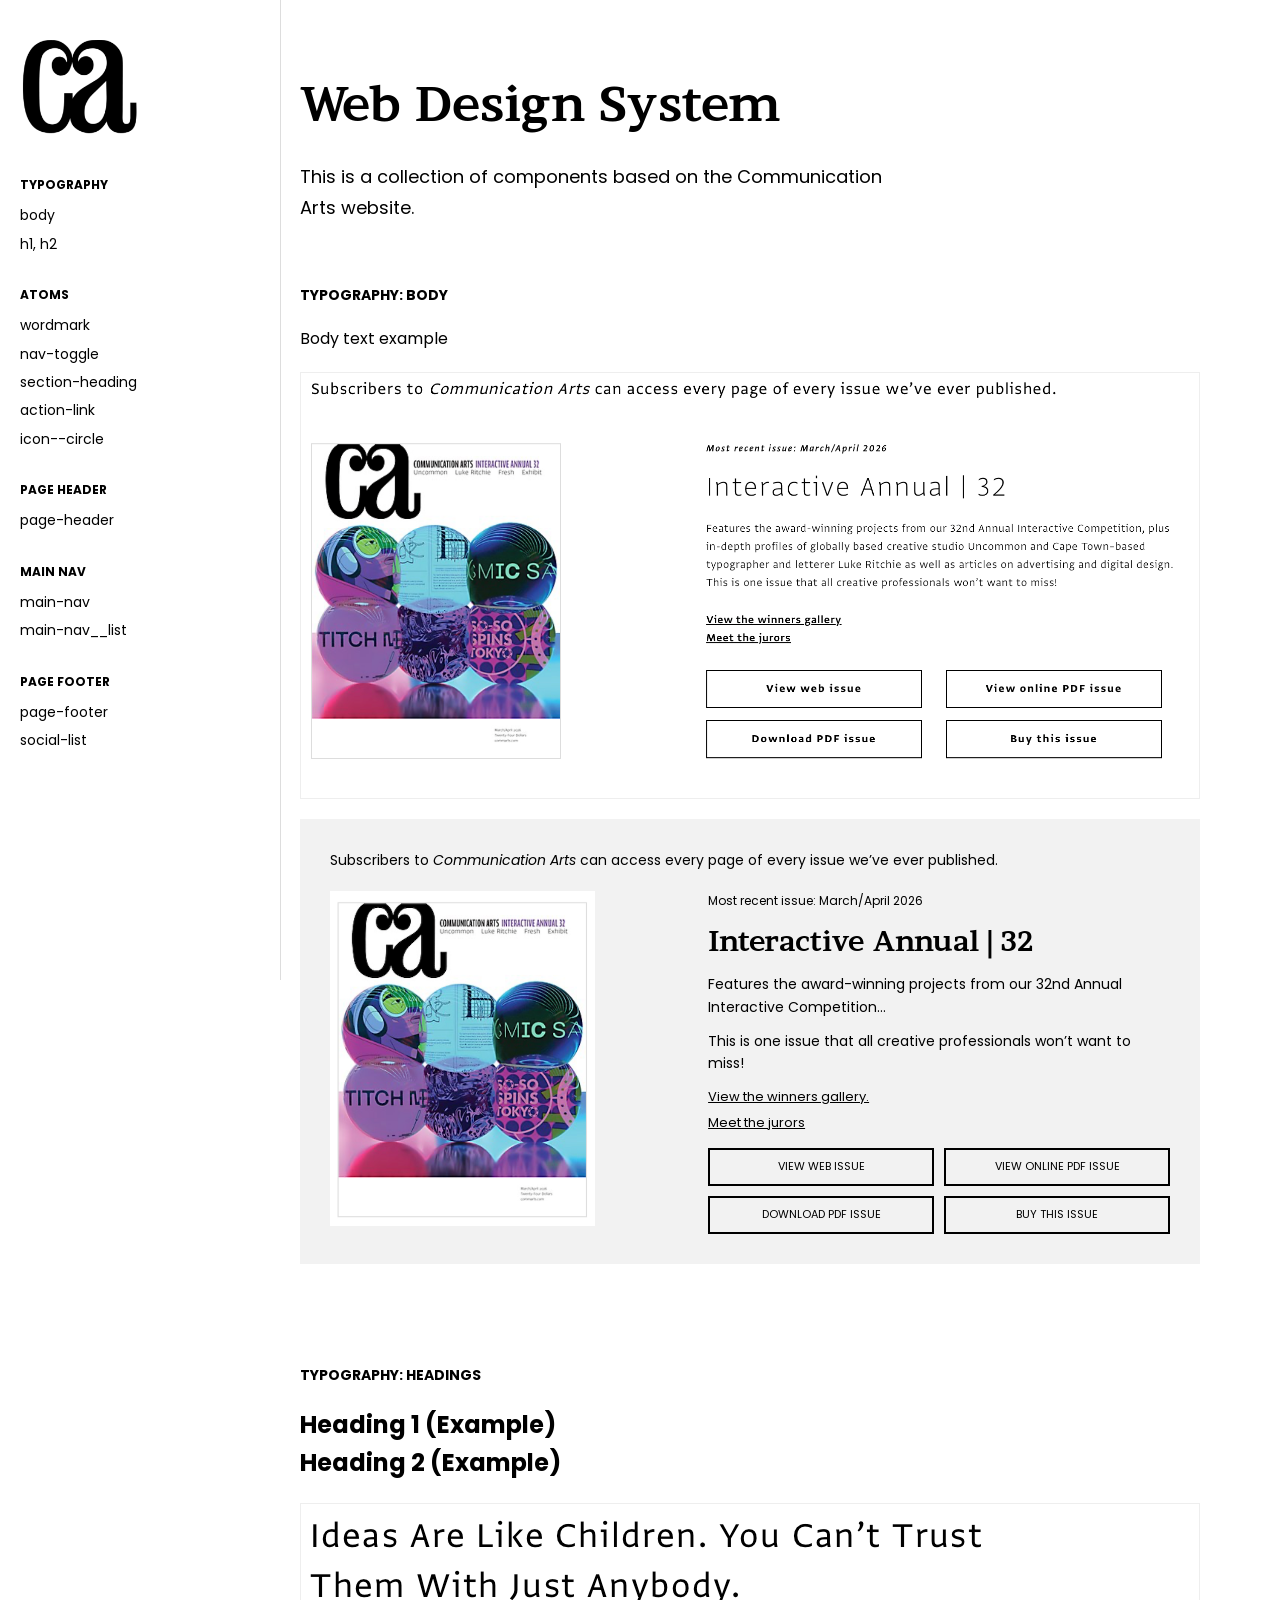
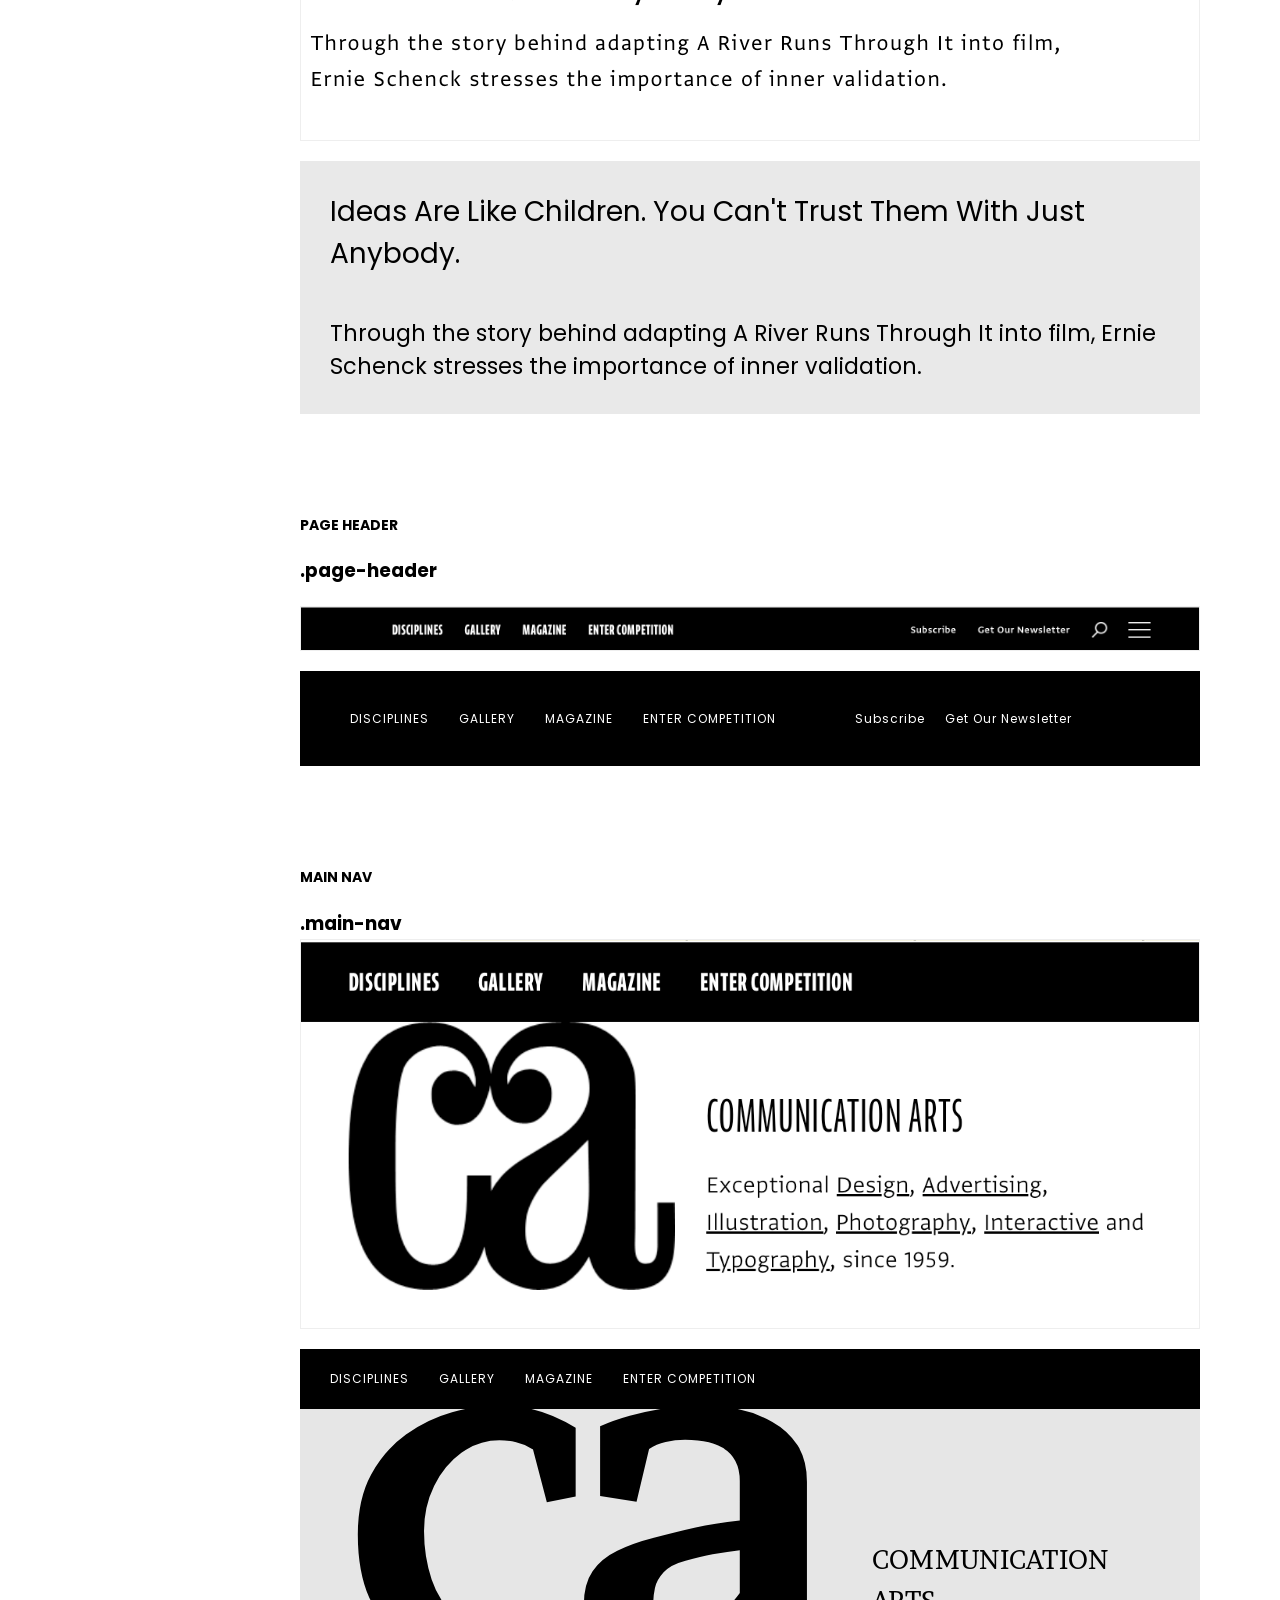
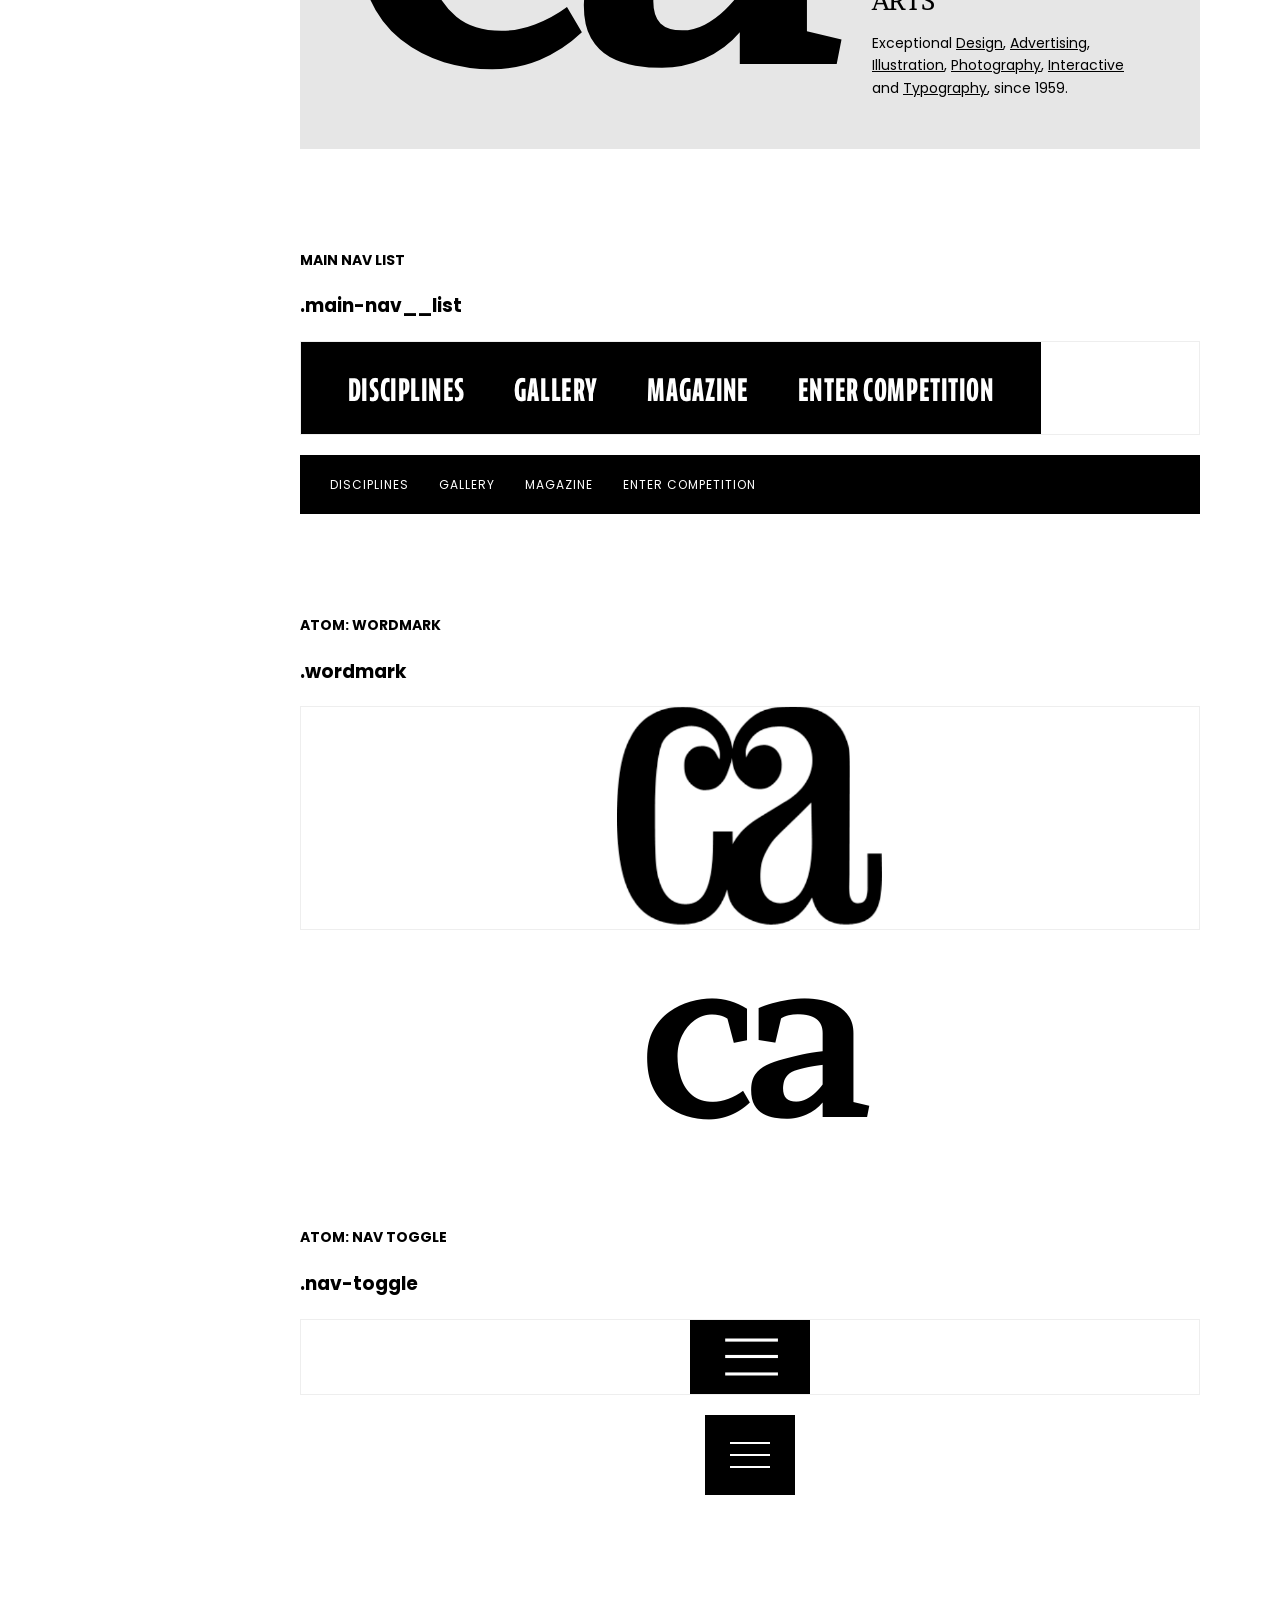
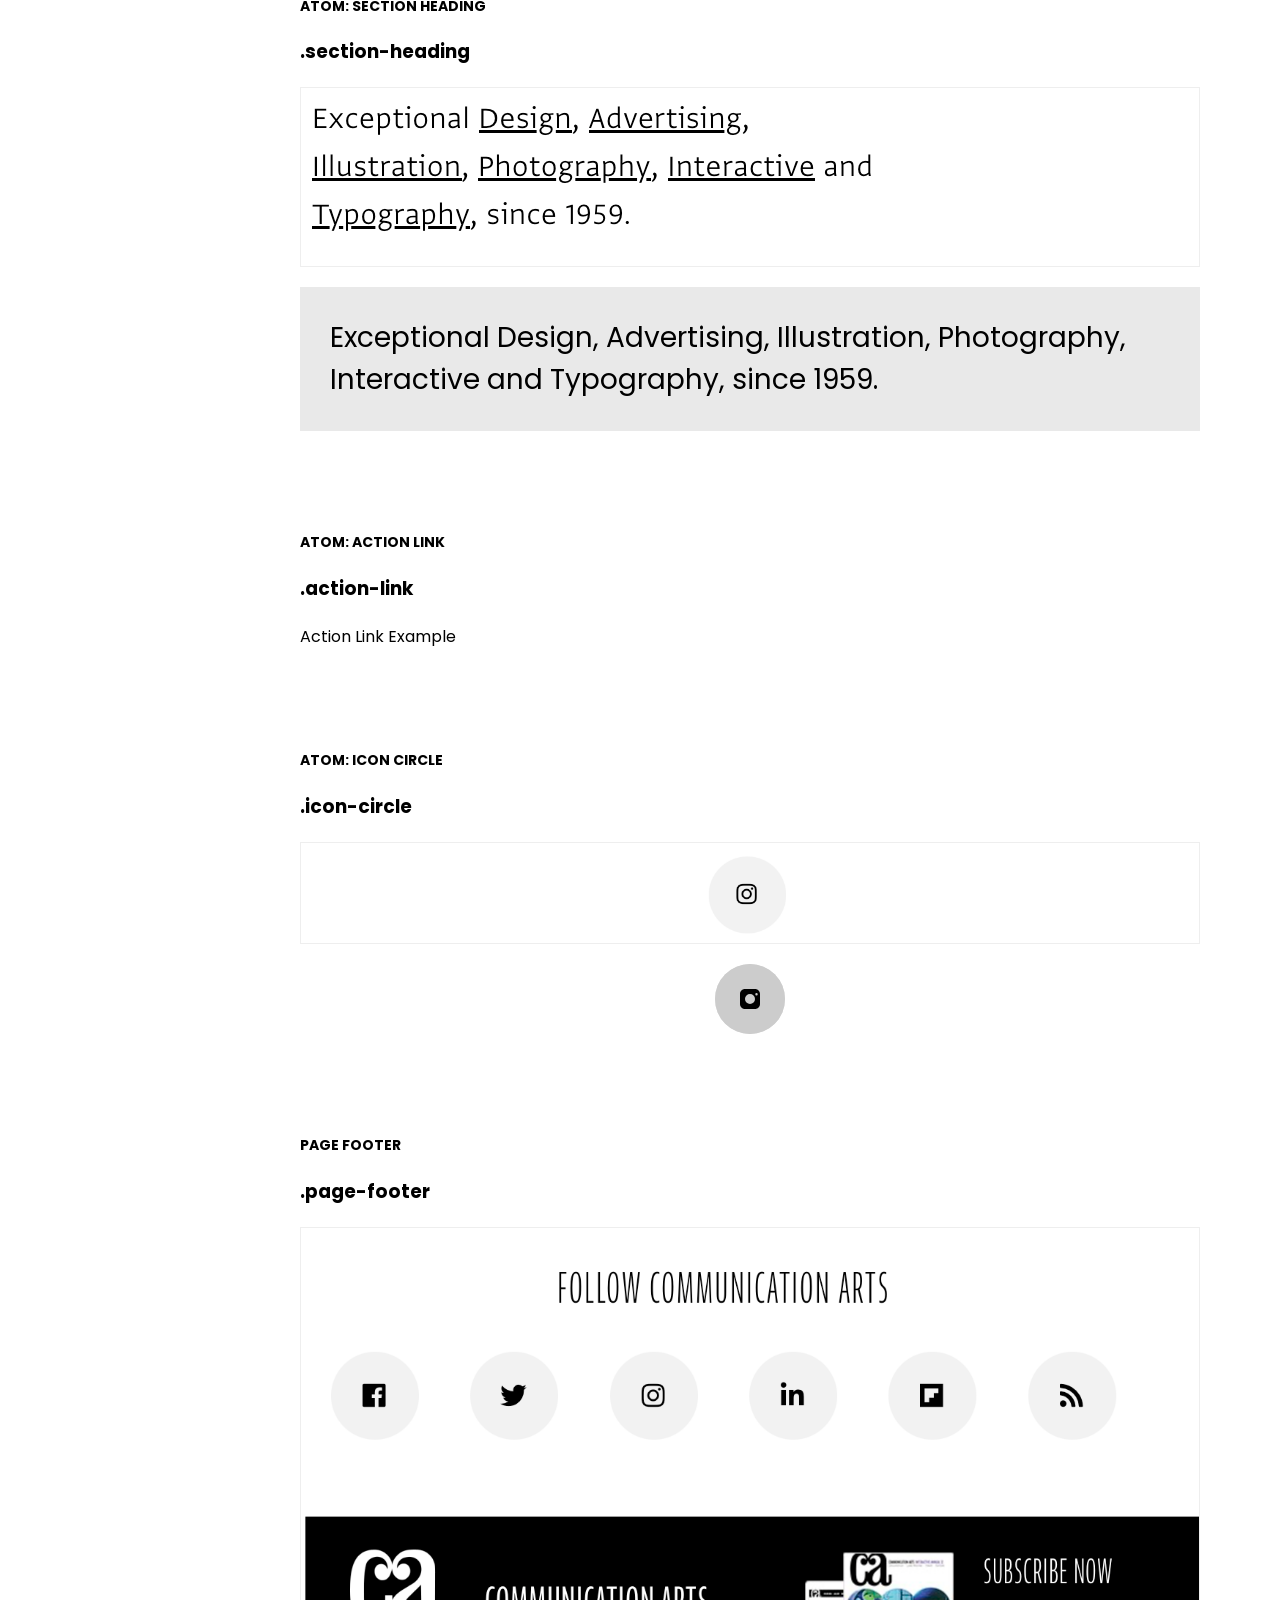
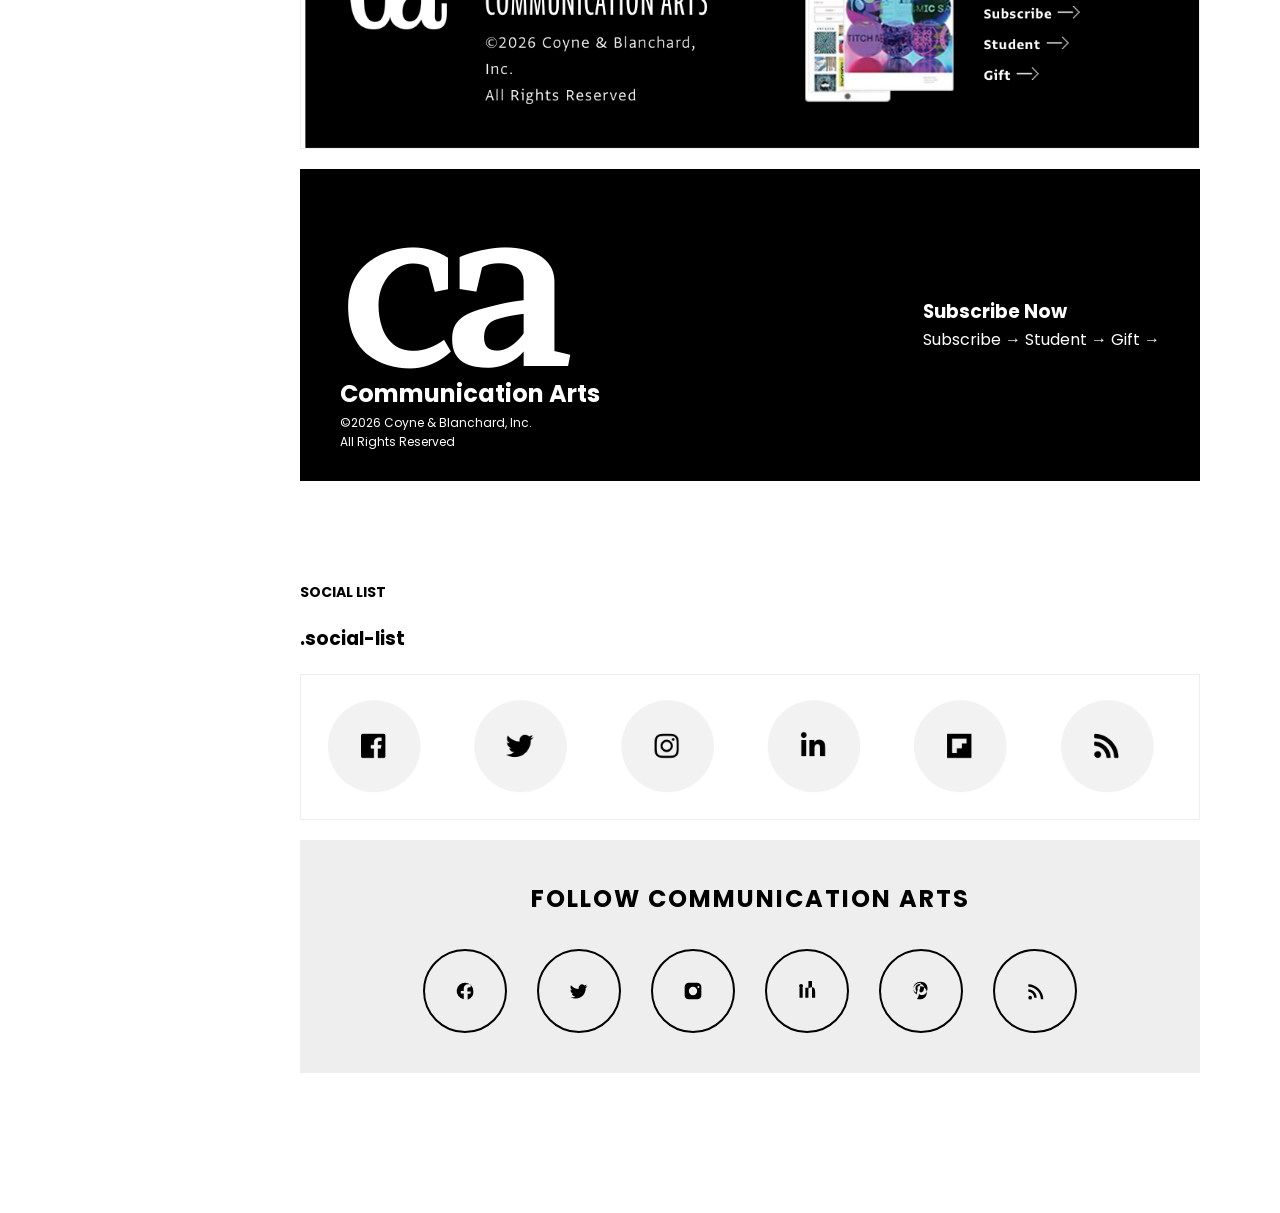
==== commit 11118670: "Update components.html" ====
--- a/components.html
+++ b/components.html
@@ -334,7 +334,7 @@
               <svg width="20" height="20" viewBox="0 0 24 24" aria-label="Instagram"><path d="M7 2C4.2 2 2 4.2 2 7v10c0 2.8 2.2 5 5 5h10c2.8 0 5-2.2 5-5V7c0-2.8-2.2-5-5-5H7zm5 5a5 5 0 110 10 5 5 0 010-10zm6.5-.9a1.2 1.2 0 110 2.4 1.2 1.2 0 010-2.4z"/></svg>
             </li>
             <li style="width:80px;height:80px;border:2px solid #000;border-radius:50%;display:flex;align-items:center;justify-content:center;">
-              <svg width="20" height="20" viewBox="0 0 24 24" aria-label="LinkedIn"><path d="M4.9 3.5A2.4 2.4 0 112.5 6a2.4 2.4 0 012.4-2.5zM3 8h3.8v12H3zm7 0h3.6v1.6h.1c.5-1 1.8-2 3.6-2 3.8 0 4.5 2.5 4.5 5.7V20H18v-6.1c0-1.5 0-3.4-2-3.4s-2.3 1.6-2.3 3.3V20H10z"/></svg>
+              <svg width="20" height="20" viewBox="0 0 24 24" aria-label="LinkedIn"><path d="M4.9 3.5A2.4 2.4 0 112.5 6a2.4 2.4 0 012.4-2.5zM3 8h3.8v12H3zm7 0h3.6v1.6h.1c.5-1 1.8-2 3.6-2 3.8 0 4.5 2.5 4.5 5.7V20H18v-61c0-1.5 0-3.4-2-3.4s-2.3 1.6-2.3 3.3V20H10z"/></svg>
             </li>
             <li style="width:80px;height:80px;border:2px solid #000;border-radius:50%;display:flex;align-items:center;justify-content:center;">
               <svg width="20" height="20" viewBox="0 0 24 24" aria-label="Pinterest"><path d="M12 2C6.5 2 3 5.6 3 10c0 2.8 1.6 5.2 4.1 6.1-.1-.5-.2-1.4 0-2l1-4c-.2-.4-.4-1-.4-1.6 0-1.5.9-2.6 2-2.6 1 0 1.4.8 1.4 1.7 0 1-.6 2.5-.9 3.9-.3 1.2.6 2.2 1.8 2.2 2.1 0 3.7-2.2 3.7-5.3 0-2.8-2-4.8-5-4.8-3.4 0-5.4 2.6-5.4 5.3 0 1 .4 2.1 1 2.7.1.1.1.2.1.3l-.4 1.6c-.1.2-.2.3-.4.2-1.6-.8-2.6-3.1-2.6-5 0-4.1 3-7.8 8.7-7.8 4.6 0 8.1 3.3 8.1 7.7 0 4.6-2.9 8.3-7 8.3-1.4 0-2.7-.7-3.1-1.5l-.8 3c-.3 1.1-1.1 2.4-1.7 3.2.9.3 1.8.4 2.8.4 5.5 0 9-3.6 9-8 0-4.4-3.5-8-9-8z"/></svg>
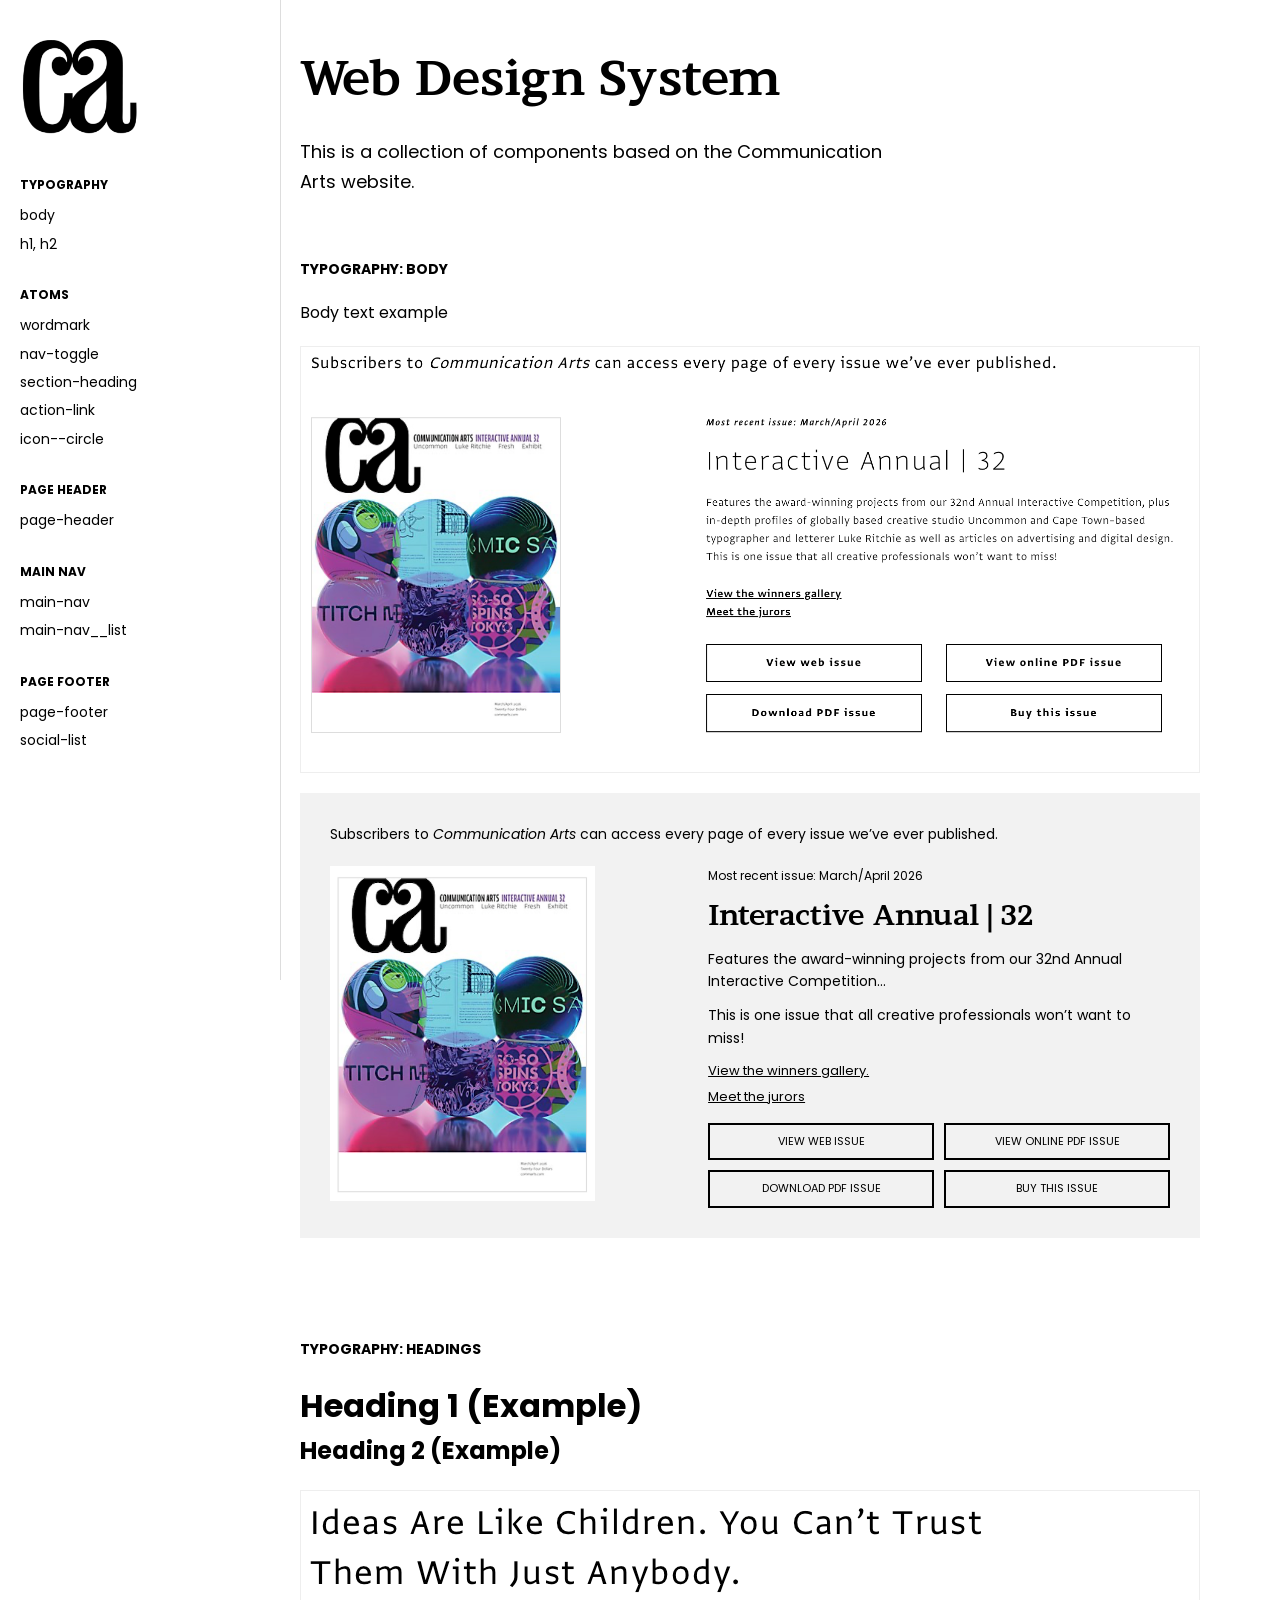
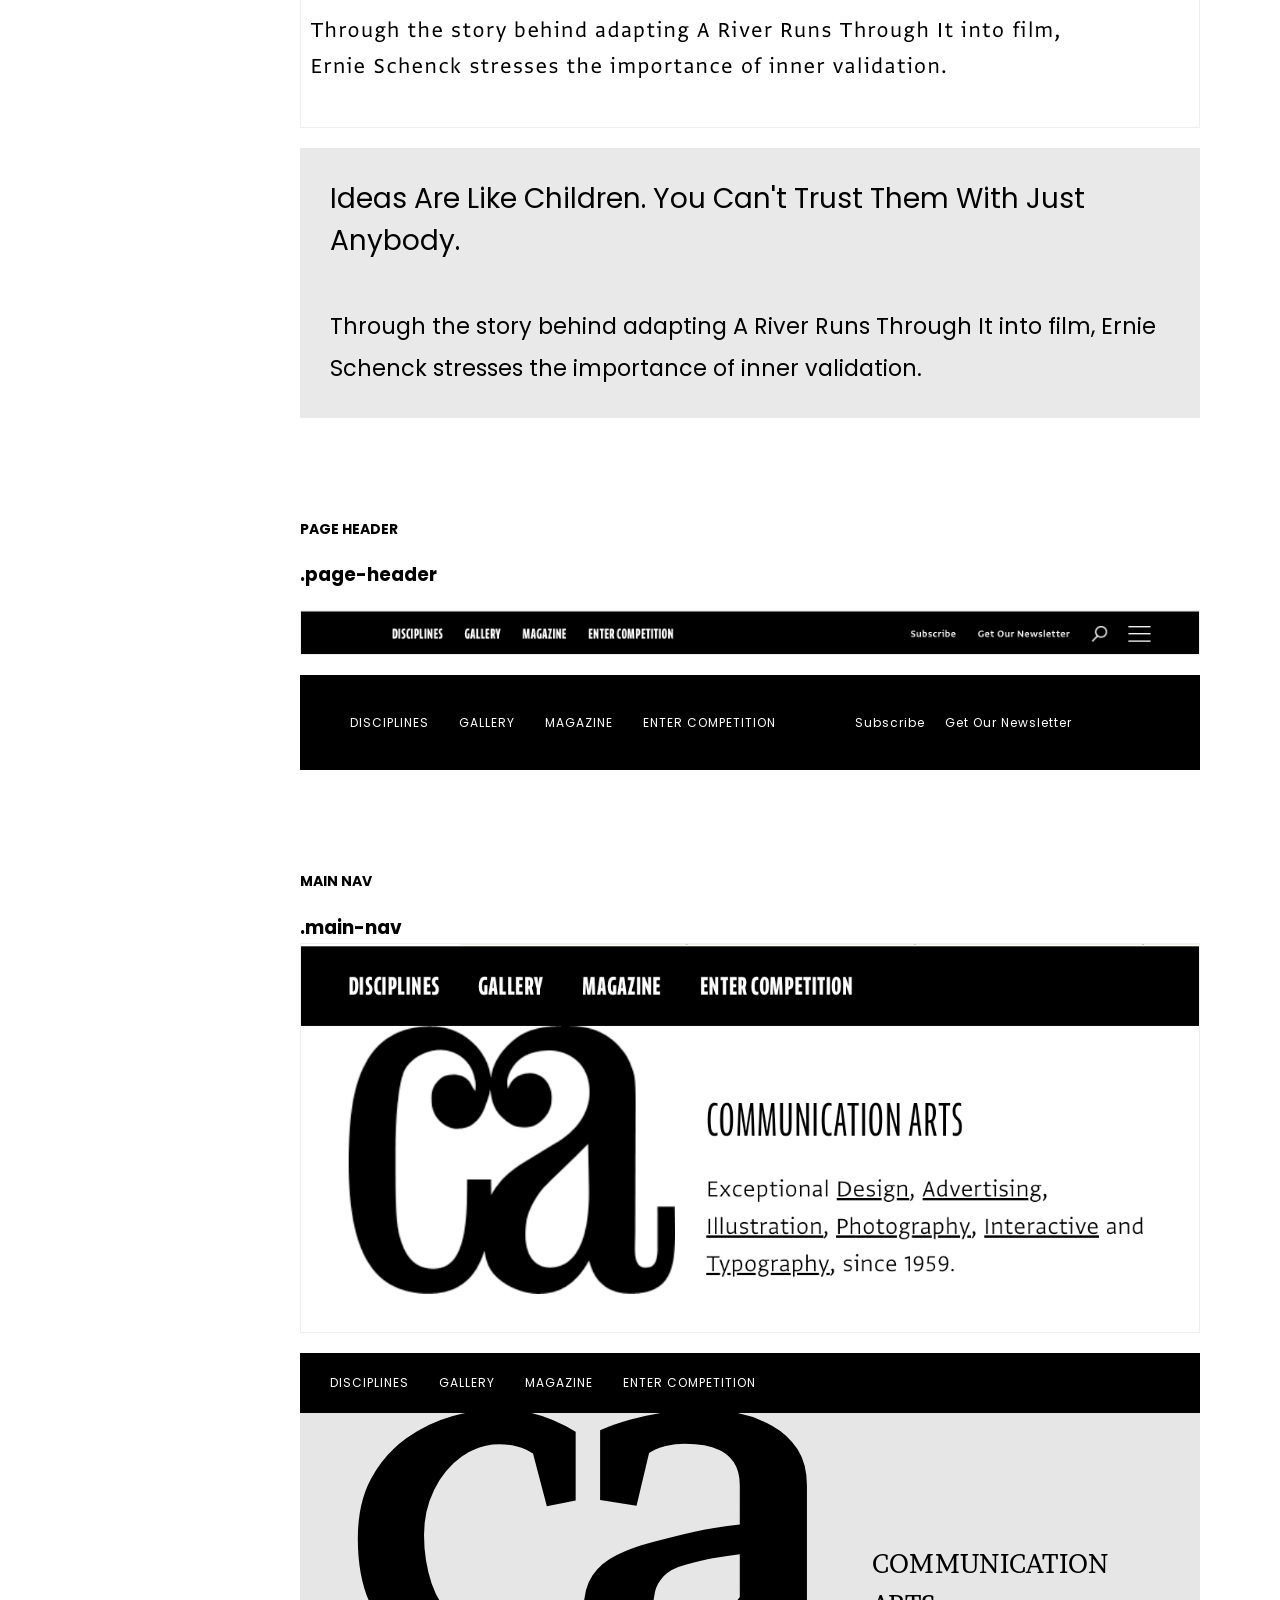
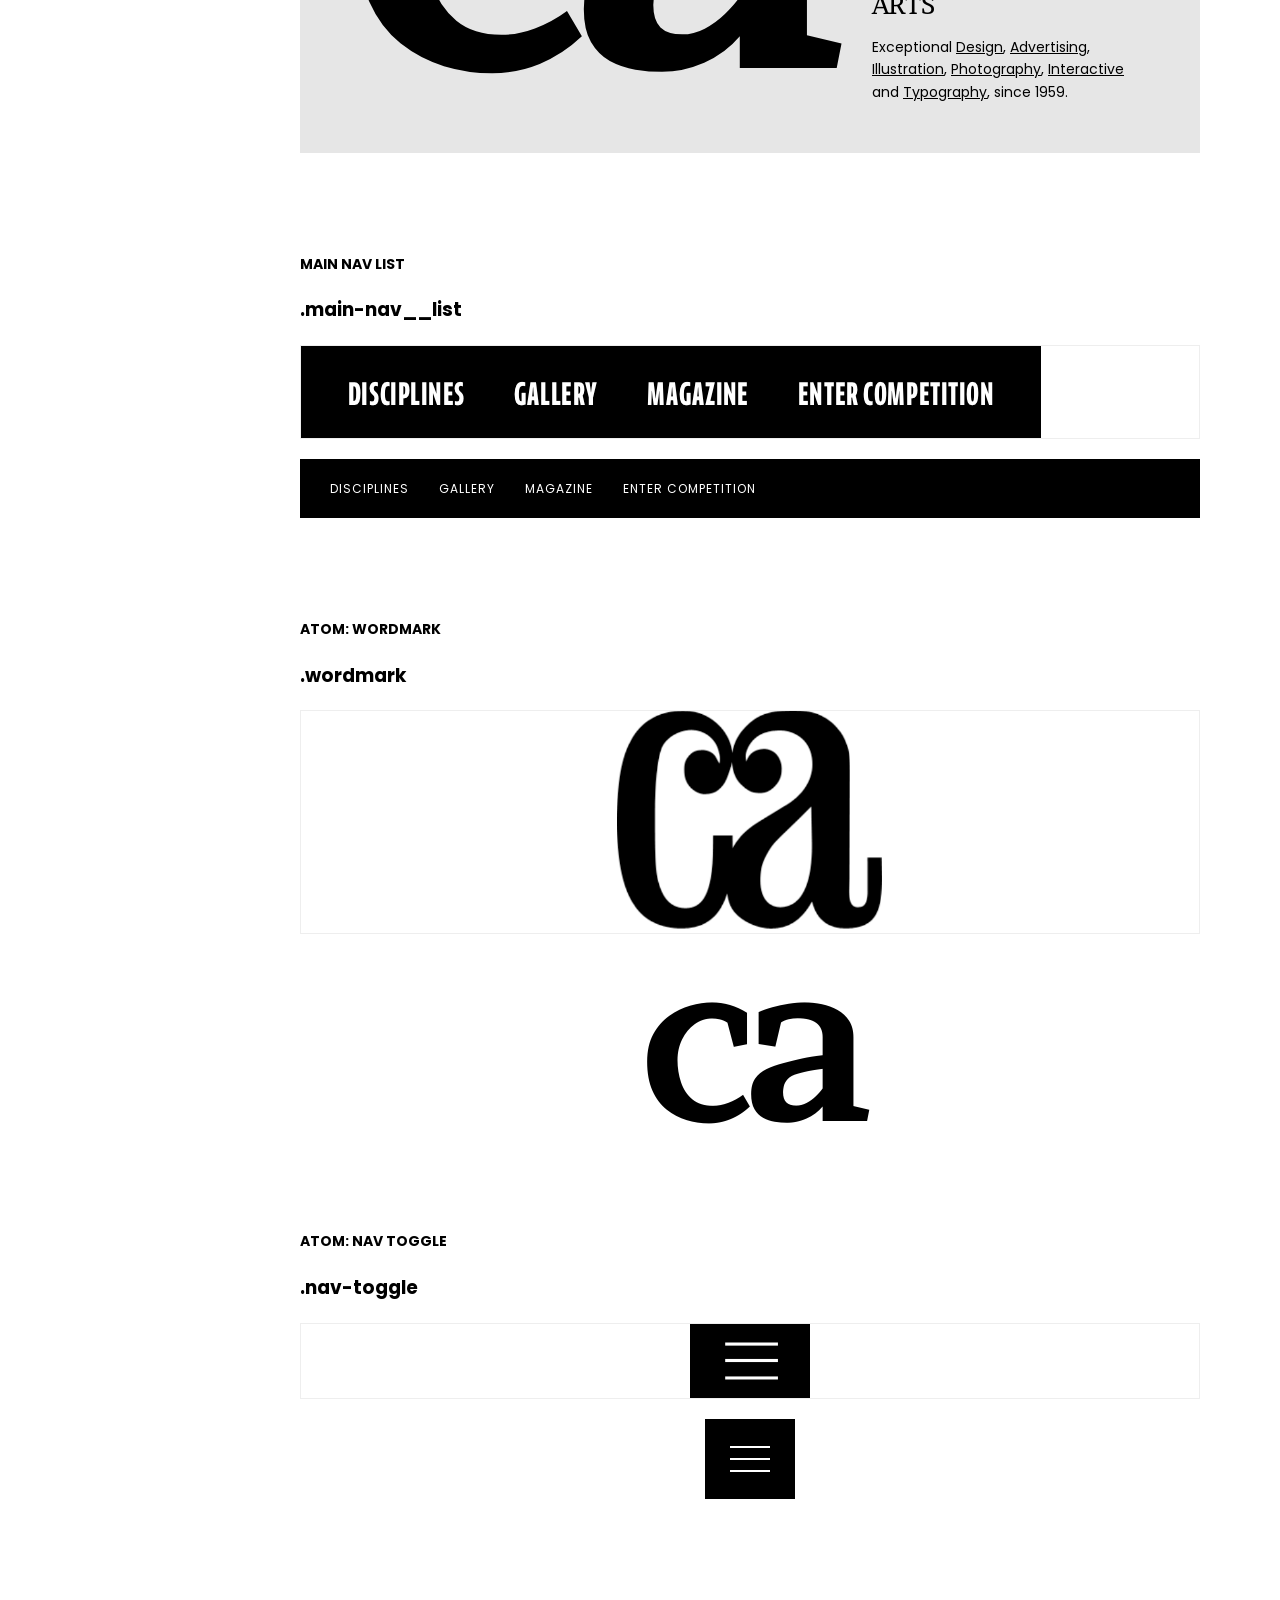
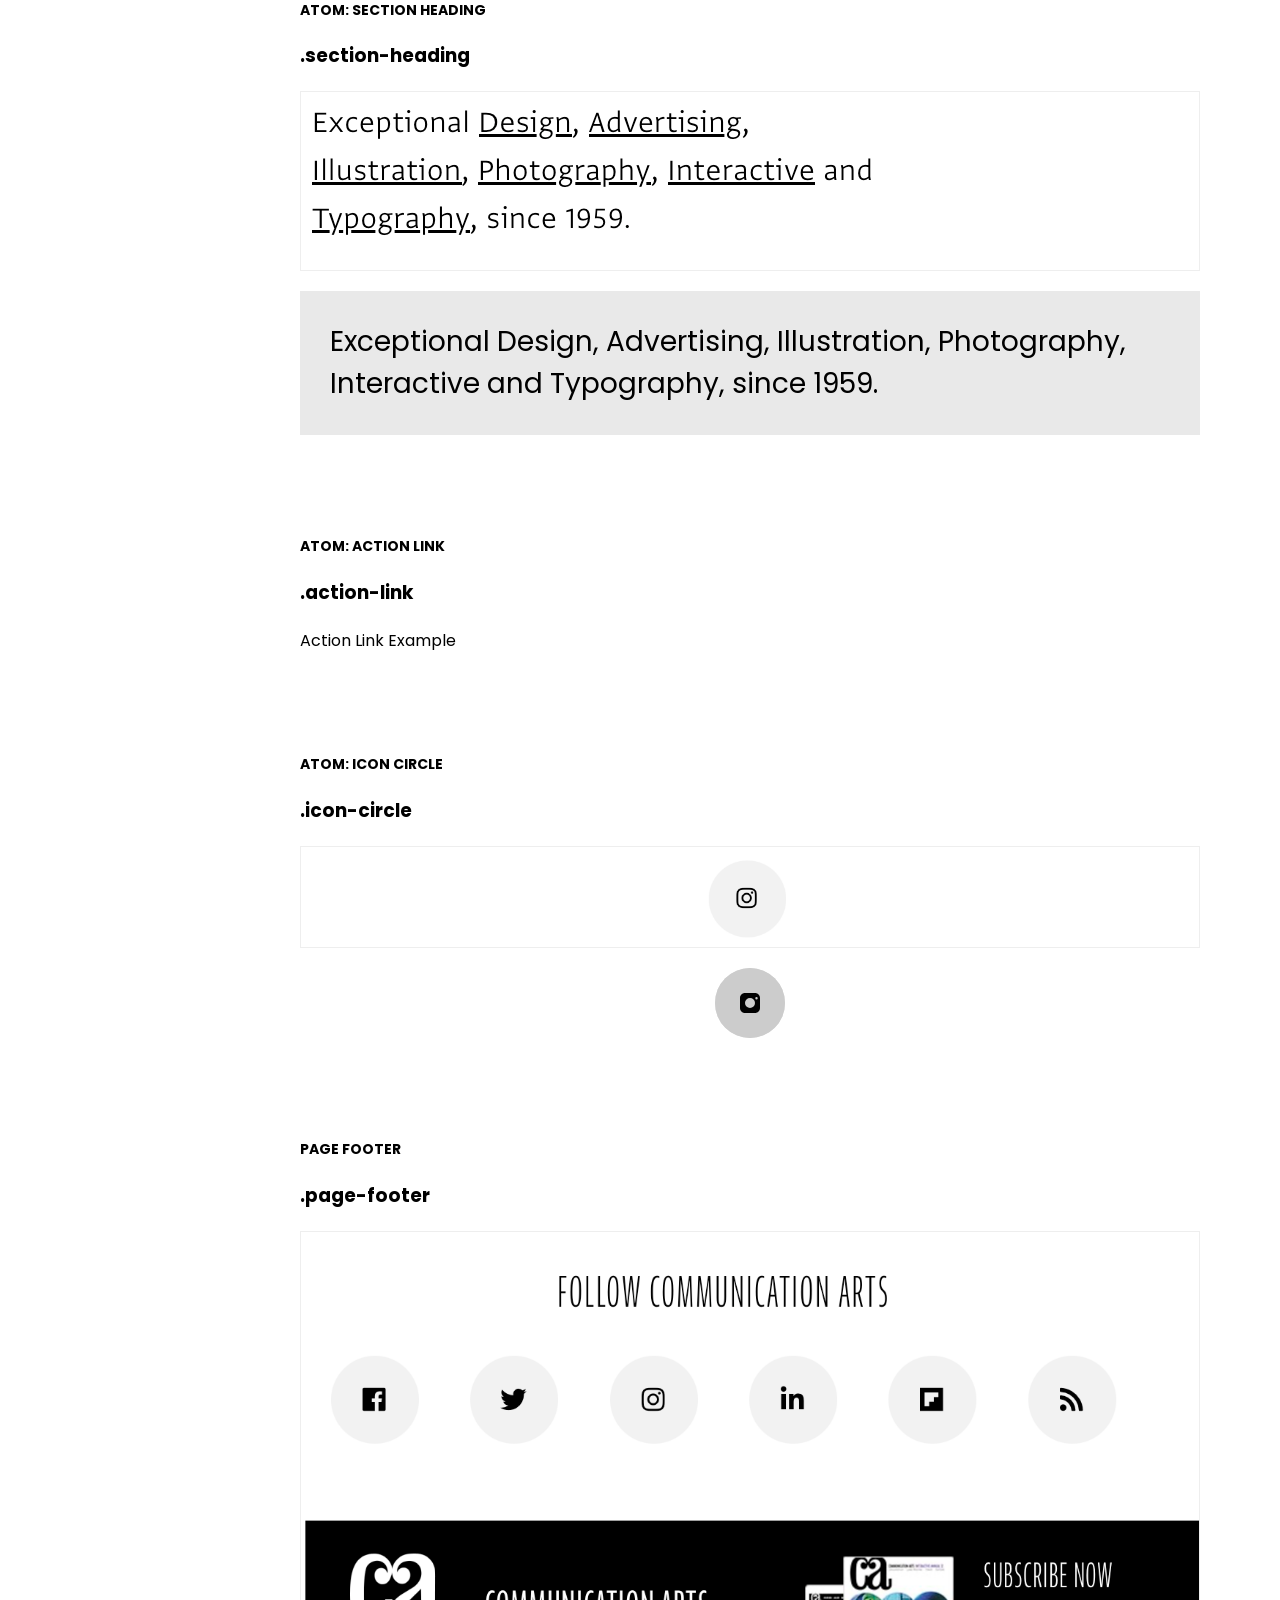
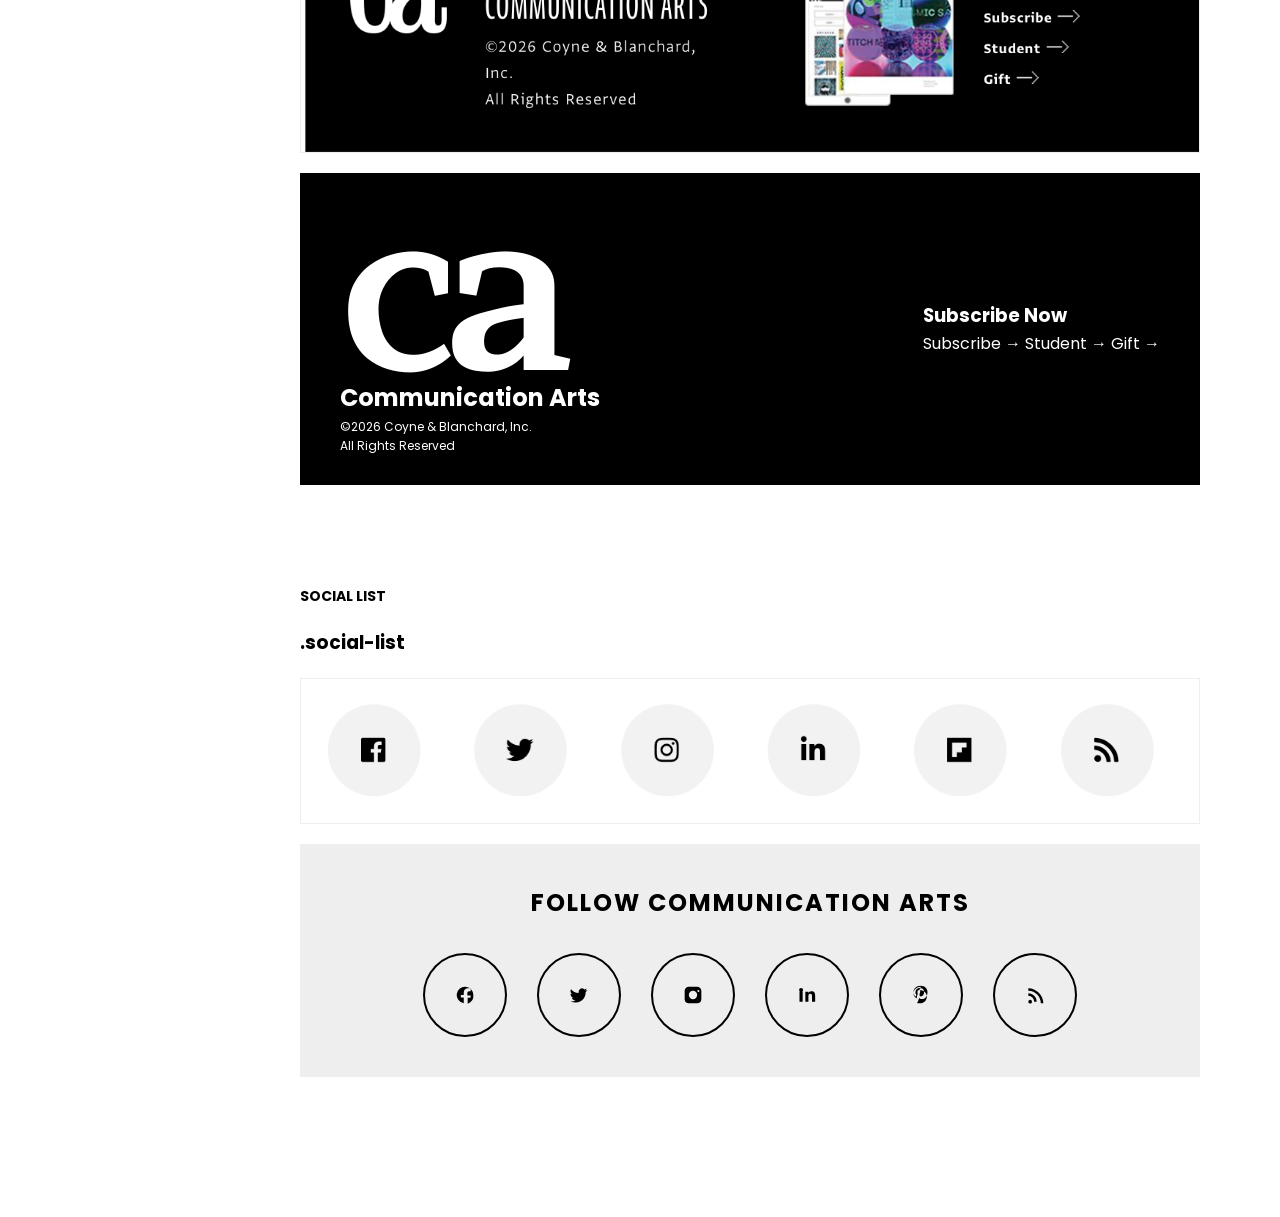
==== commit f2aec096: "Update components.html" ====
--- a/components.html
+++ b/components.html
@@ -1,4 +1,3 @@
-HTML
 <!DOCTYPE html>
 <html lang="en">
 <head>
@@ -94,8 +93,8 @@
     <section id="headings" class="component">
       <h2 class="section-title">Typography: Headings</h2>
       <div class="component__code">
-        <h2 class="example-h1">Heading 1 (Example)</h2>
-        <h2 class="example-h2">Heading 2 (Example)</h2>
+        <h2 class="example-h1" style="font-size: 2em; margin: 0;">Heading 1 (Example)</h2>
+        <h2 class="example-h2" style="font-size: 1.5em; margin: 0;">Heading 2 (Example)</h2>
       </div>
       <div class="component__img">
         <img src="images/headings.png" alt="Preview of heading styles">
@@ -334,7 +333,7 @@
               <svg width="20" height="20" viewBox="0 0 24 24" aria-label="Instagram"><path d="M7 2C4.2 2 2 4.2 2 7v10c0 2.8 2.2 5 5 5h10c2.8 0 5-2.2 5-5V7c0-2.8-2.2-5-5-5H7zm5 5a5 5 0 110 10 5 5 0 010-10zm6.5-.9a1.2 1.2 0 110 2.4 1.2 1.2 0 010-2.4z"/></svg>
             </li>
             <li style="width:80px;height:80px;border:2px solid #000;border-radius:50%;display:flex;align-items:center;justify-content:center;">
-              <svg width="20" height="20" viewBox="0 0 24 24" aria-label="LinkedIn"><path d="M4.9 3.5A2.4 2.4 0 112.5 6a2.4 2.4 0 012.4-2.5zM3 8h3.8v12H3zm7 0h3.6v1.6h.1c.5-1 1.8-2 3.6-2 3.8 0 4.5 2.5 4.5 5.7V20H18v-61c0-1.5 0-3.4-2-3.4s-2.3 1.6-2.3 3.3V20H10z"/></svg>
+              <svg width="20" height="20" viewBox="0 0 24 24" aria-label="LinkedIn"><path d="M4.9 3.5A2.4 2.4 0 112.5 6a2.4 2.4 0 012.4-2.5zM3 8h3.8v12H3zm7 0h3.6v1.6h.1c.5-1 1.8-2 3.6-2 3.8 0 4.5 2.5 4.5 5.7V20H18v-6.1c0-1.5 0-3.4-2-3.4s-2.3 1.6-2.3 3.3V20H10z"/></svg>
             </li>
             <li style="width:80px;height:80px;border:2px solid #000;border-radius:50%;display:flex;align-items:center;justify-content:center;">
               <svg width="20" height="20" viewBox="0 0 24 24" aria-label="Pinterest"><path d="M12 2C6.5 2 3 5.6 3 10c0 2.8 1.6 5.2 4.1 6.1-.1-.5-.2-1.4 0-2l1-4c-.2-.4-.4-1-.4-1.6 0-1.5.9-2.6 2-2.6 1 0 1.4.8 1.4 1.7 0 1-.6 2.5-.9 3.9-.3 1.2.6 2.2 1.8 2.2 2.1 0 3.7-2.2 3.7-5.3 0-2.8-2-4.8-5-4.8-3.4 0-5.4 2.6-5.4 5.3 0 1 .4 2.1 1 2.7.1.1.1.2.1.3l-.4 1.6c-.1.2-.2.3-.4.2-1.6-.8-2.6-3.1-2.6-5 0-4.1 3-7.8 8.7-7.8 4.6 0 8.1 3.3 8.1 7.7 0 4.6-2.9 8.3-7 8.3-1.4 0-2.7-.7-3.1-1.5l-.8 3c-.3 1.1-1.1 2.4-1.7 3.2.9.3 1.8.4 2.8.4 5.5 0 9-3.6 9-8 0-4.4-3.5-8-9-8z"/></svg>
